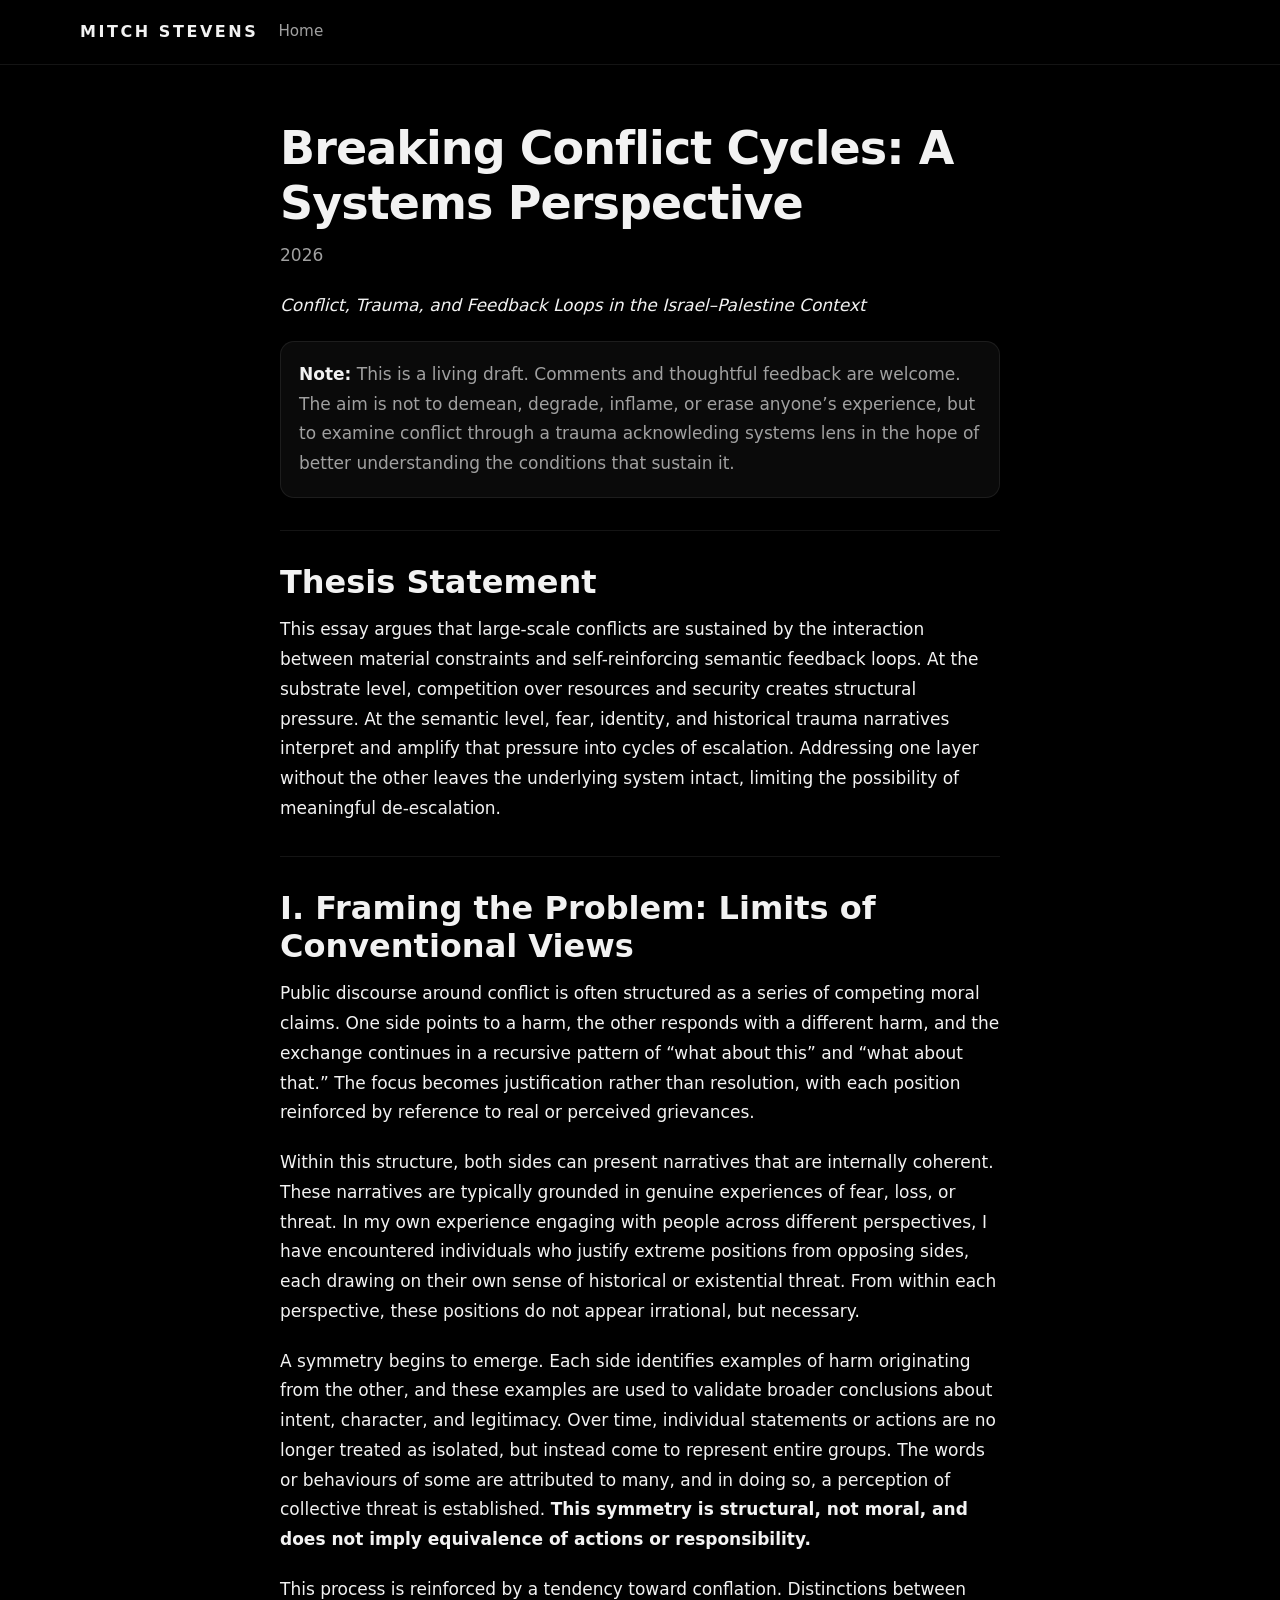
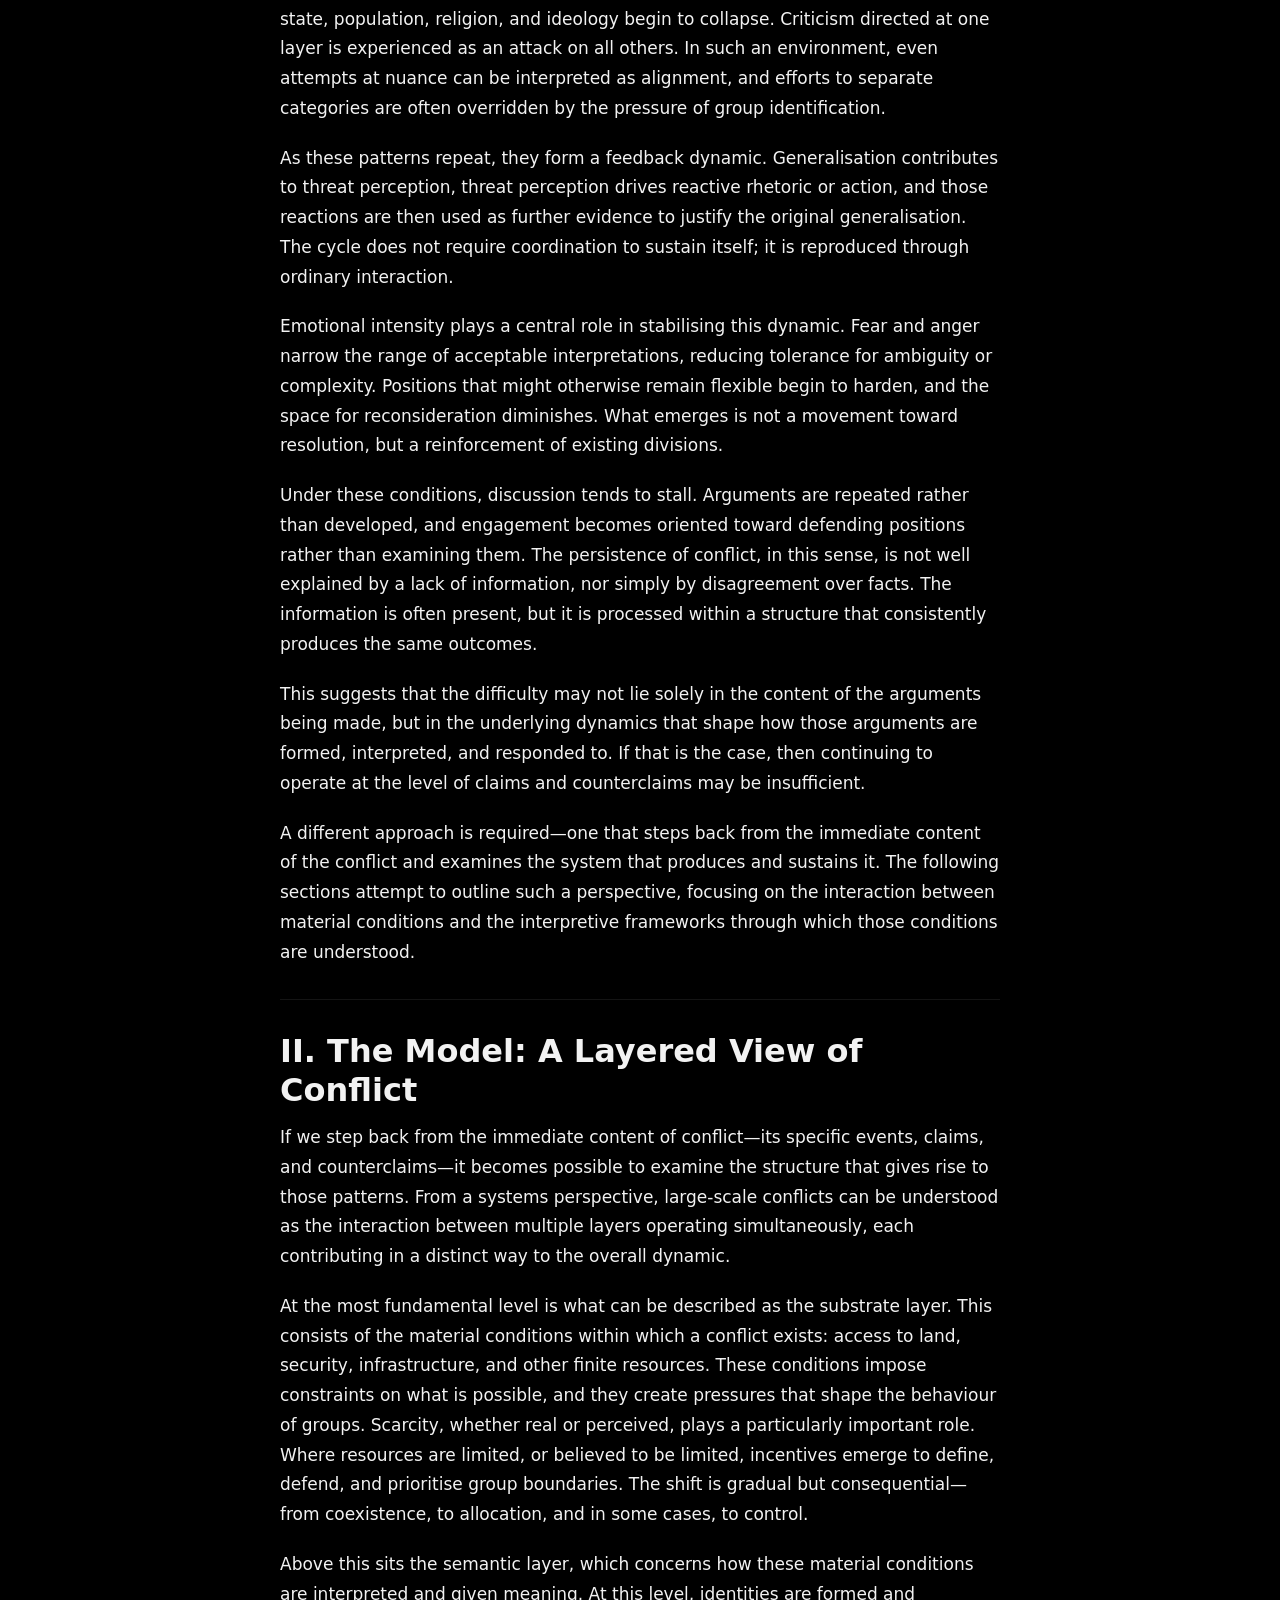
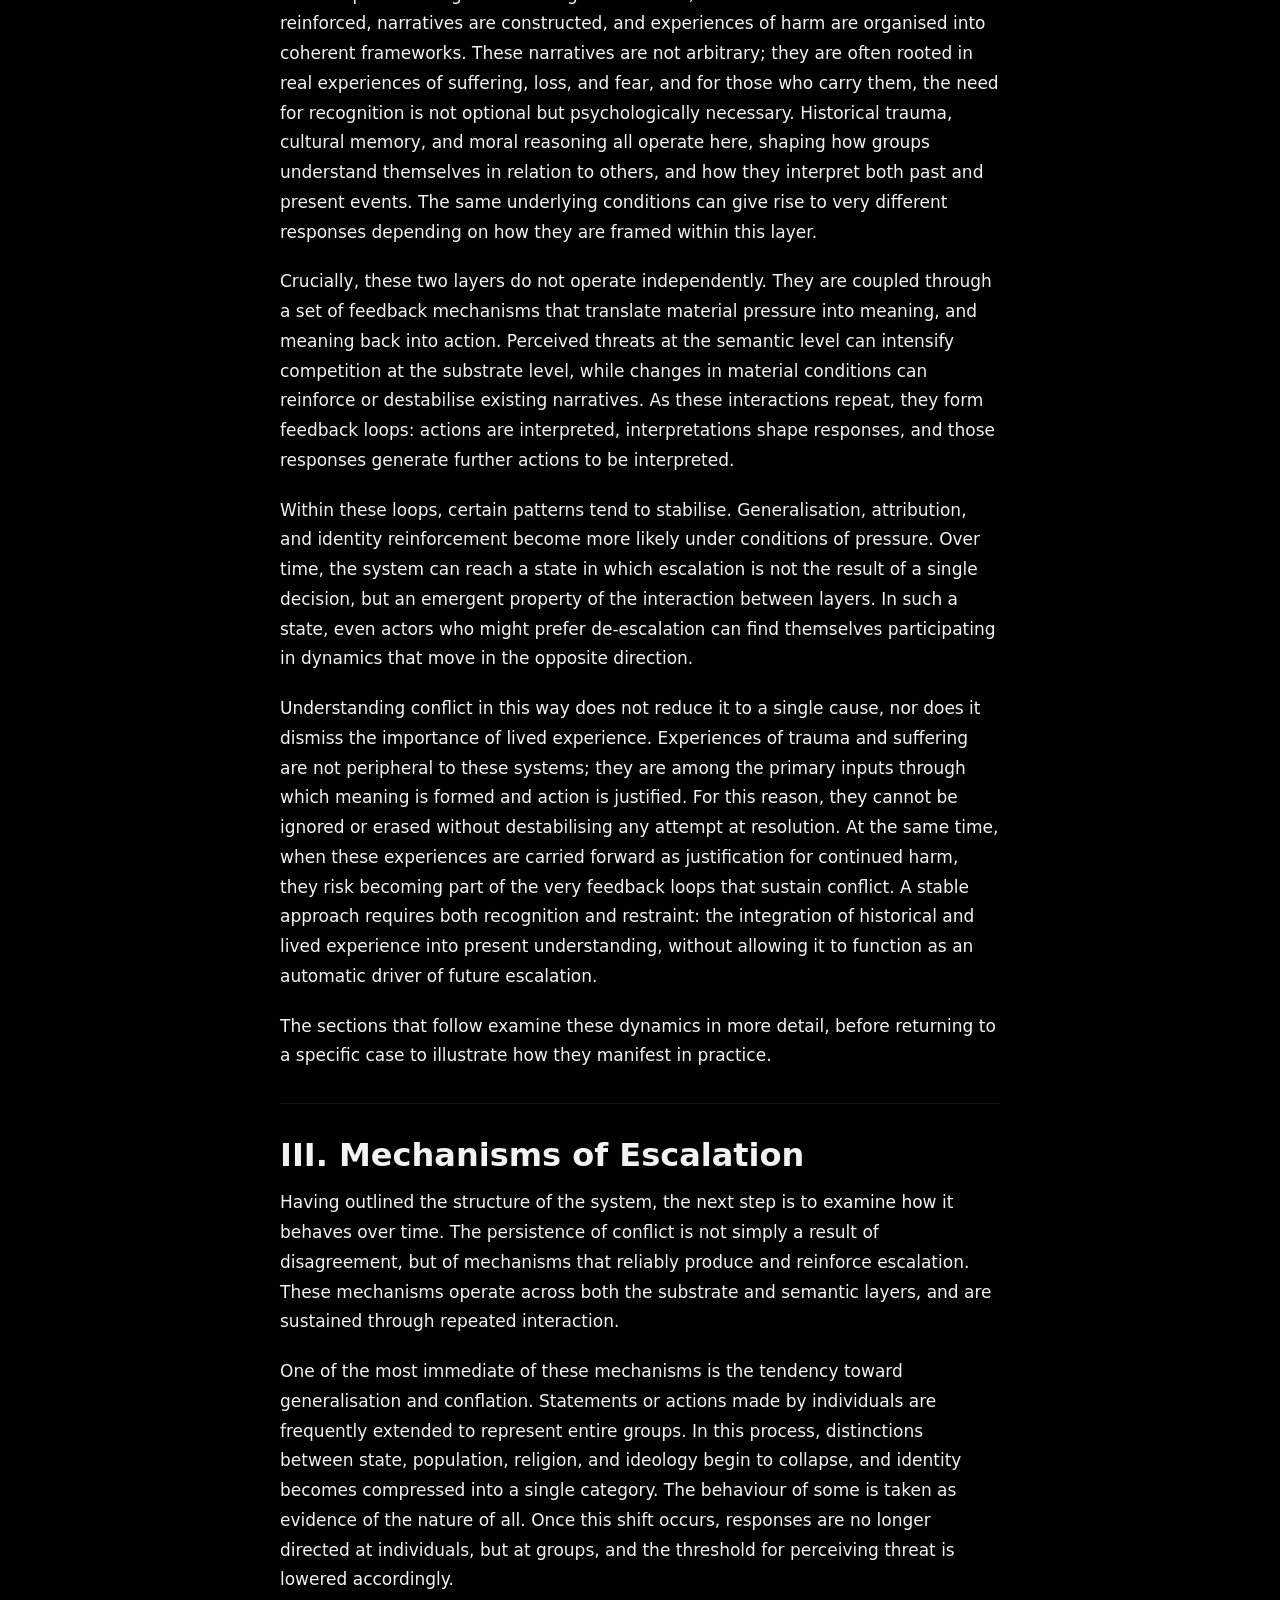
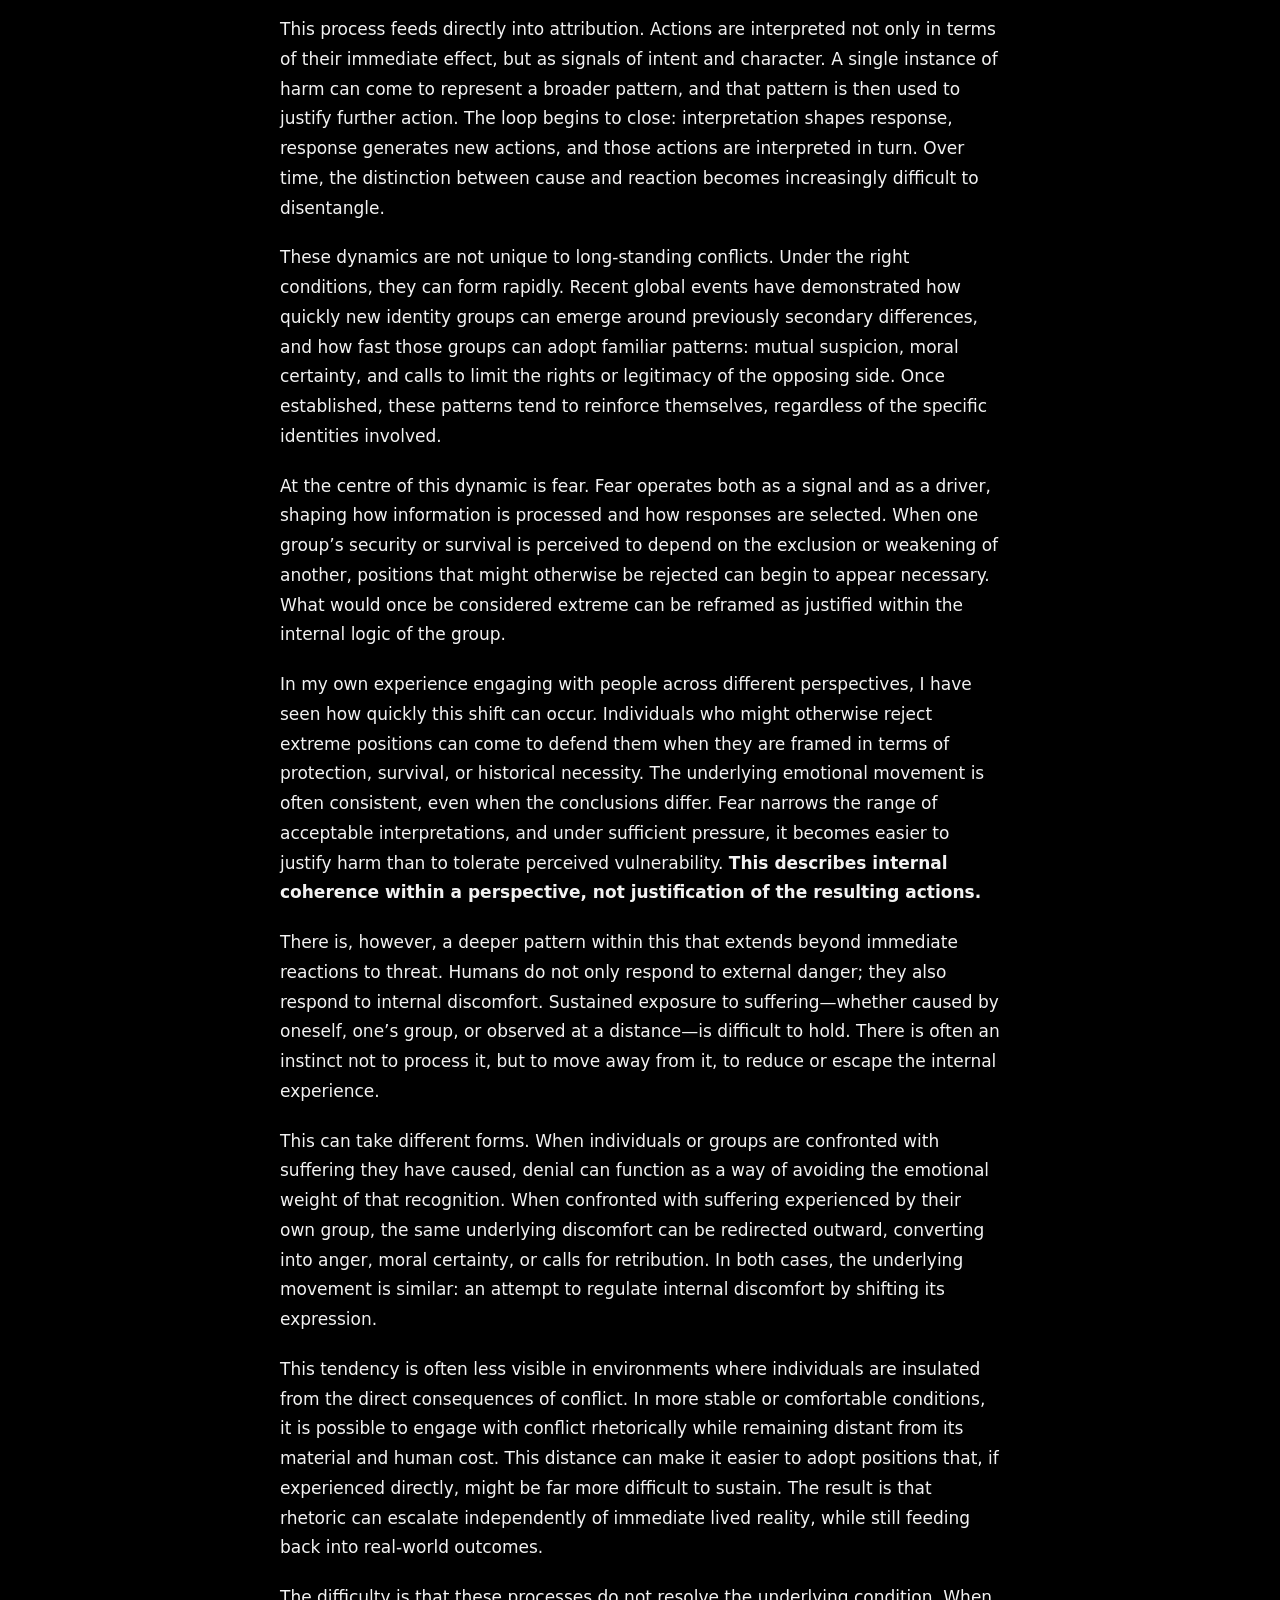
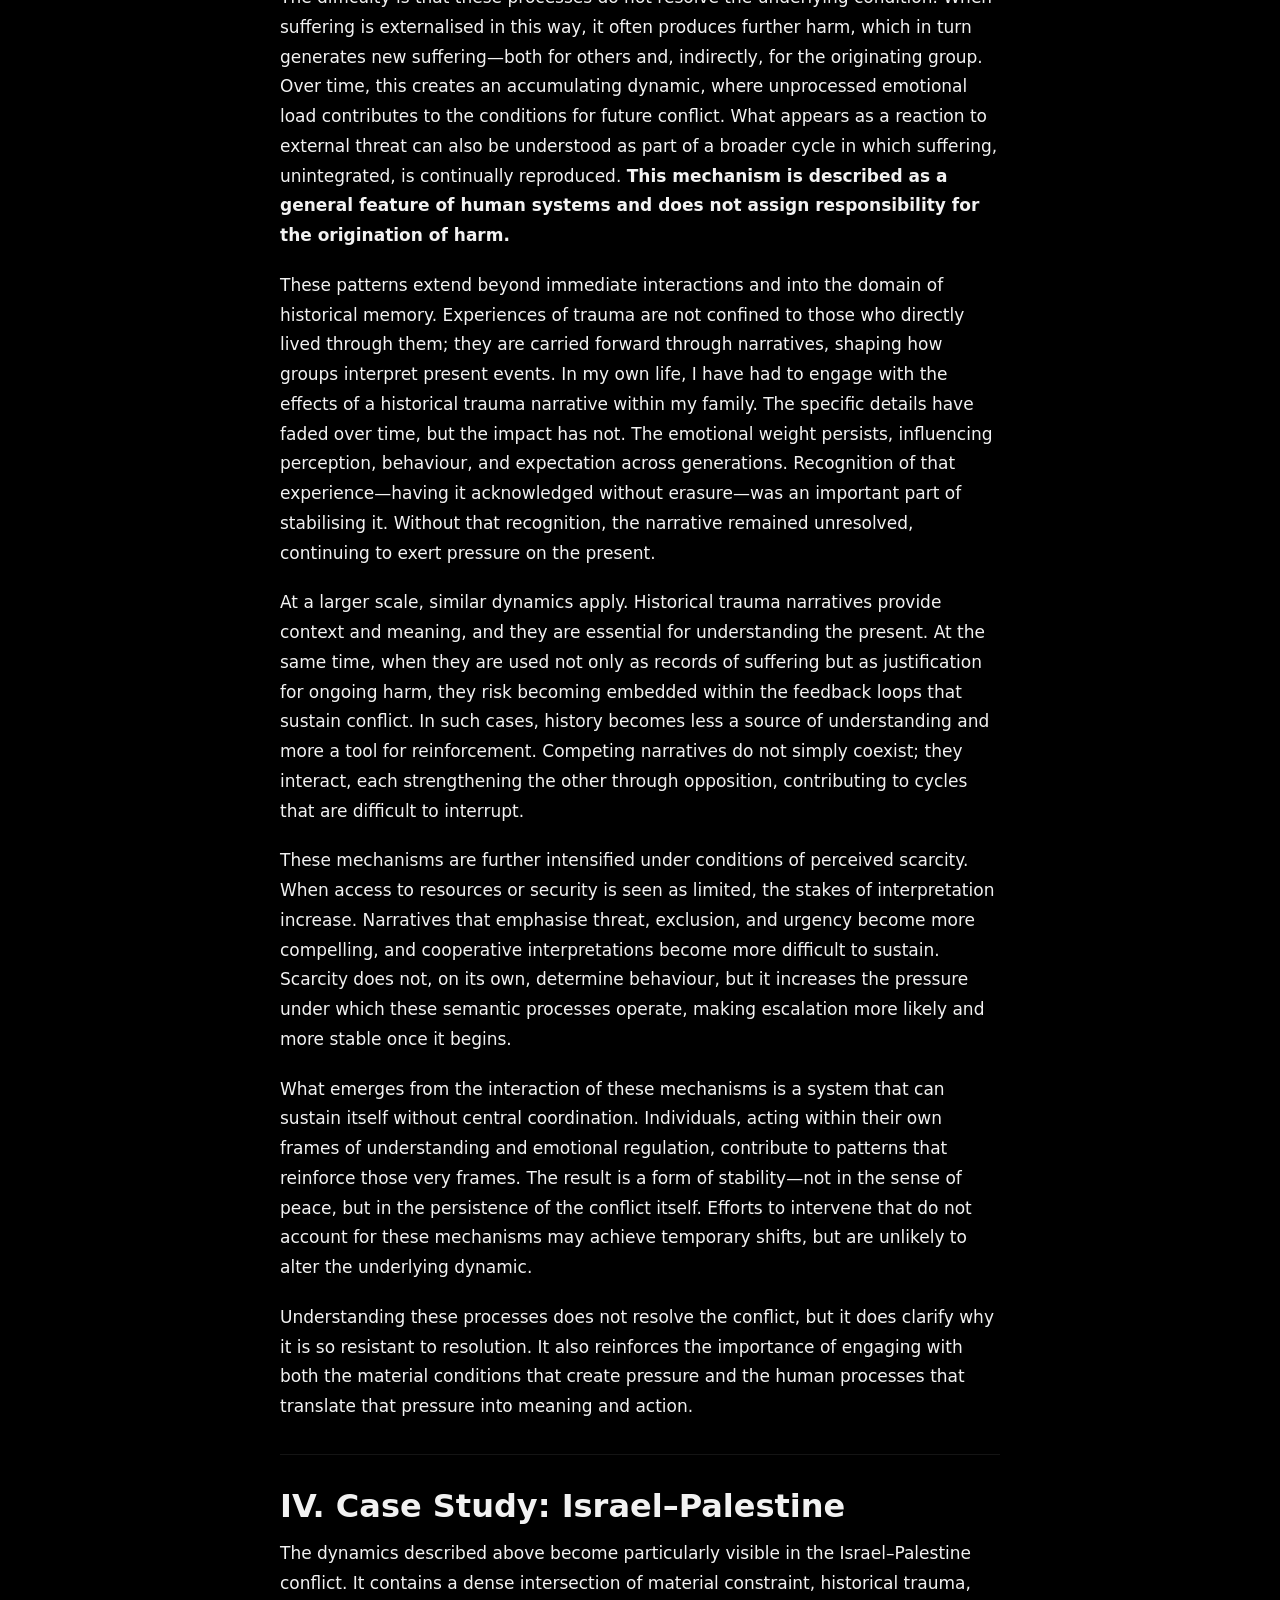
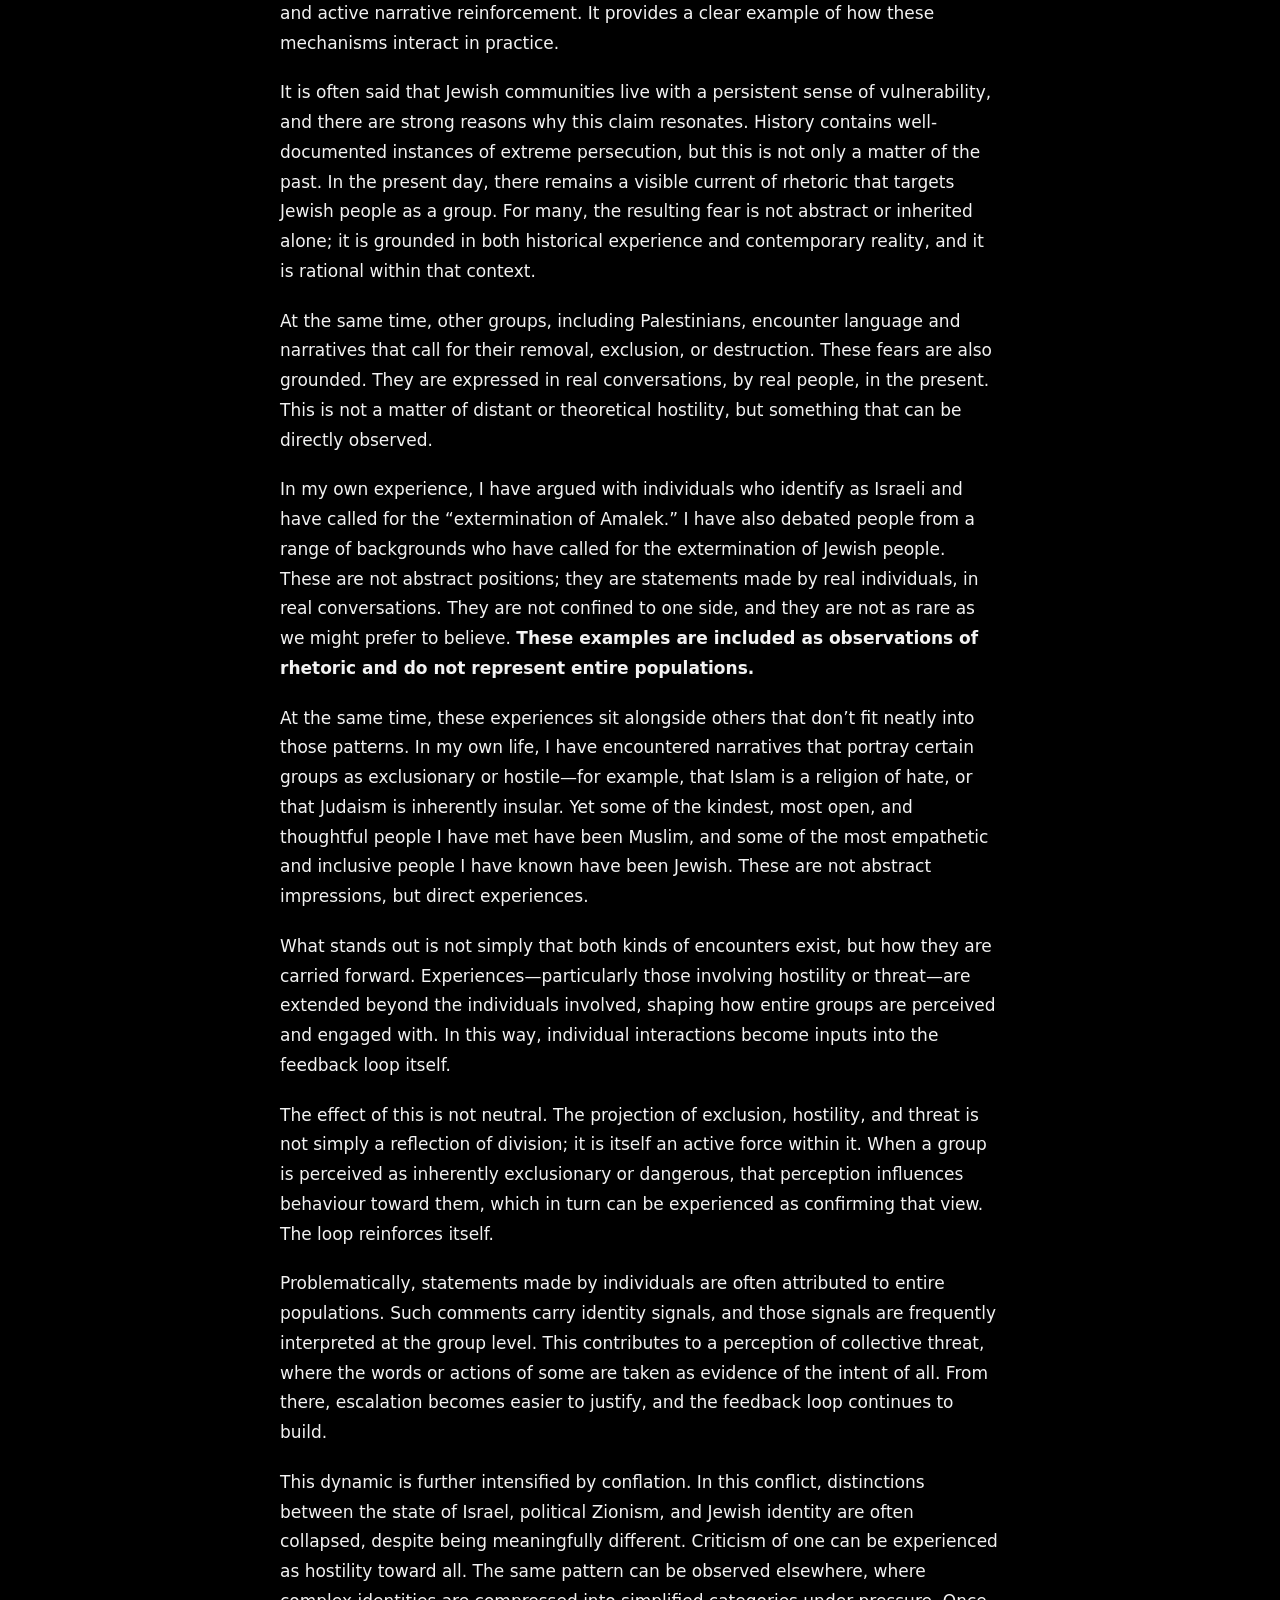
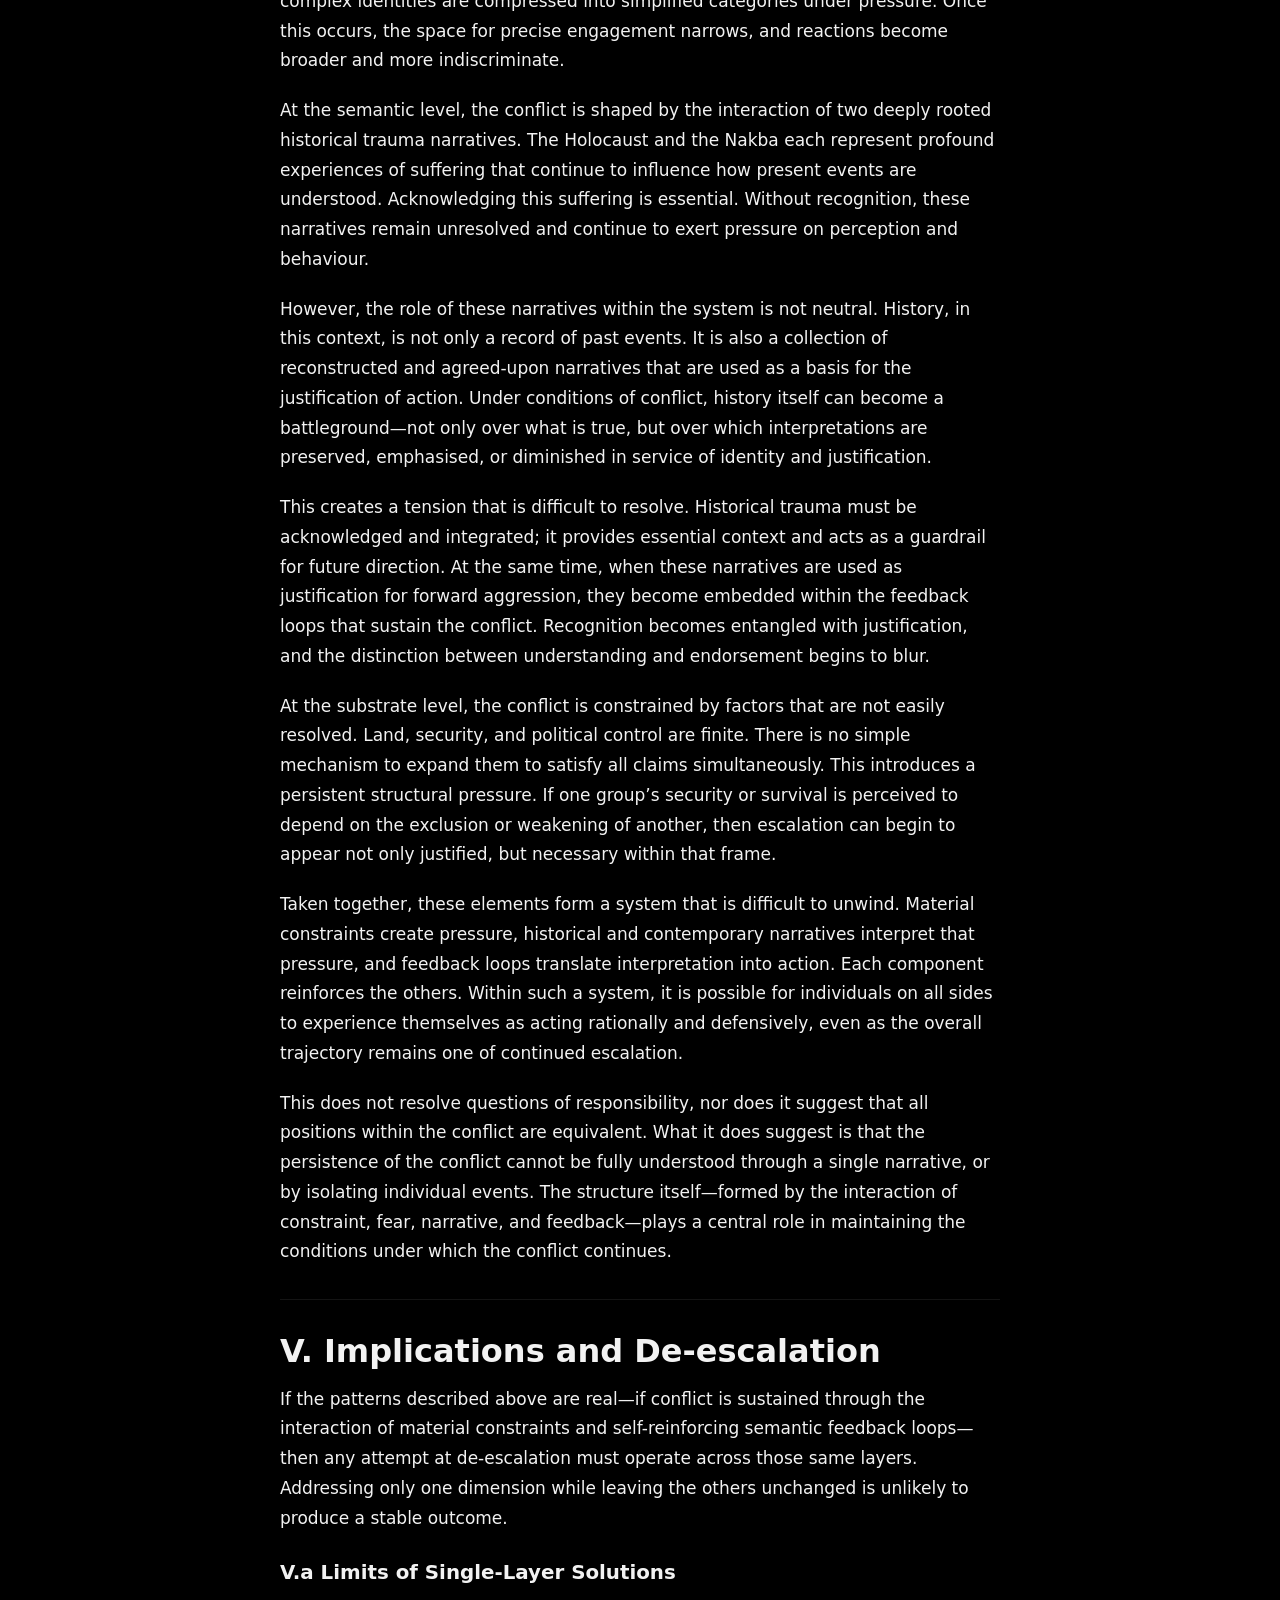
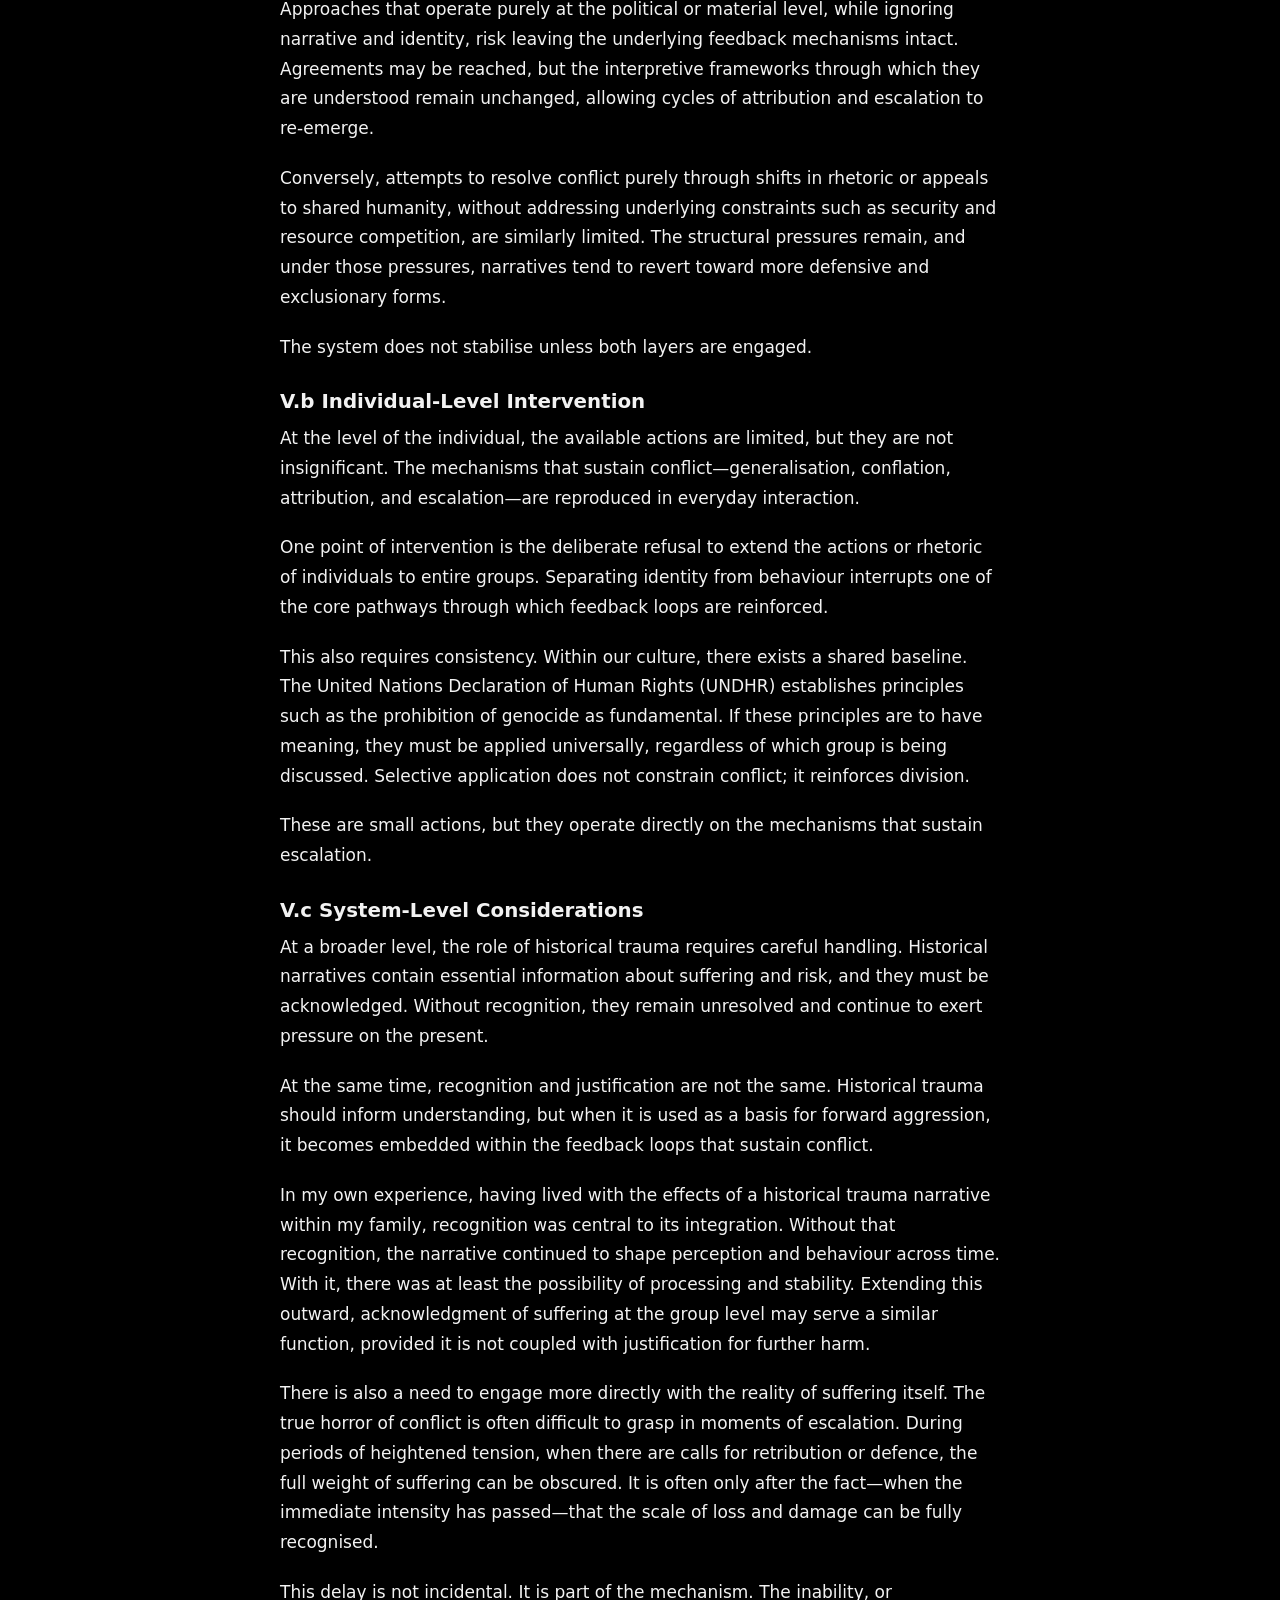
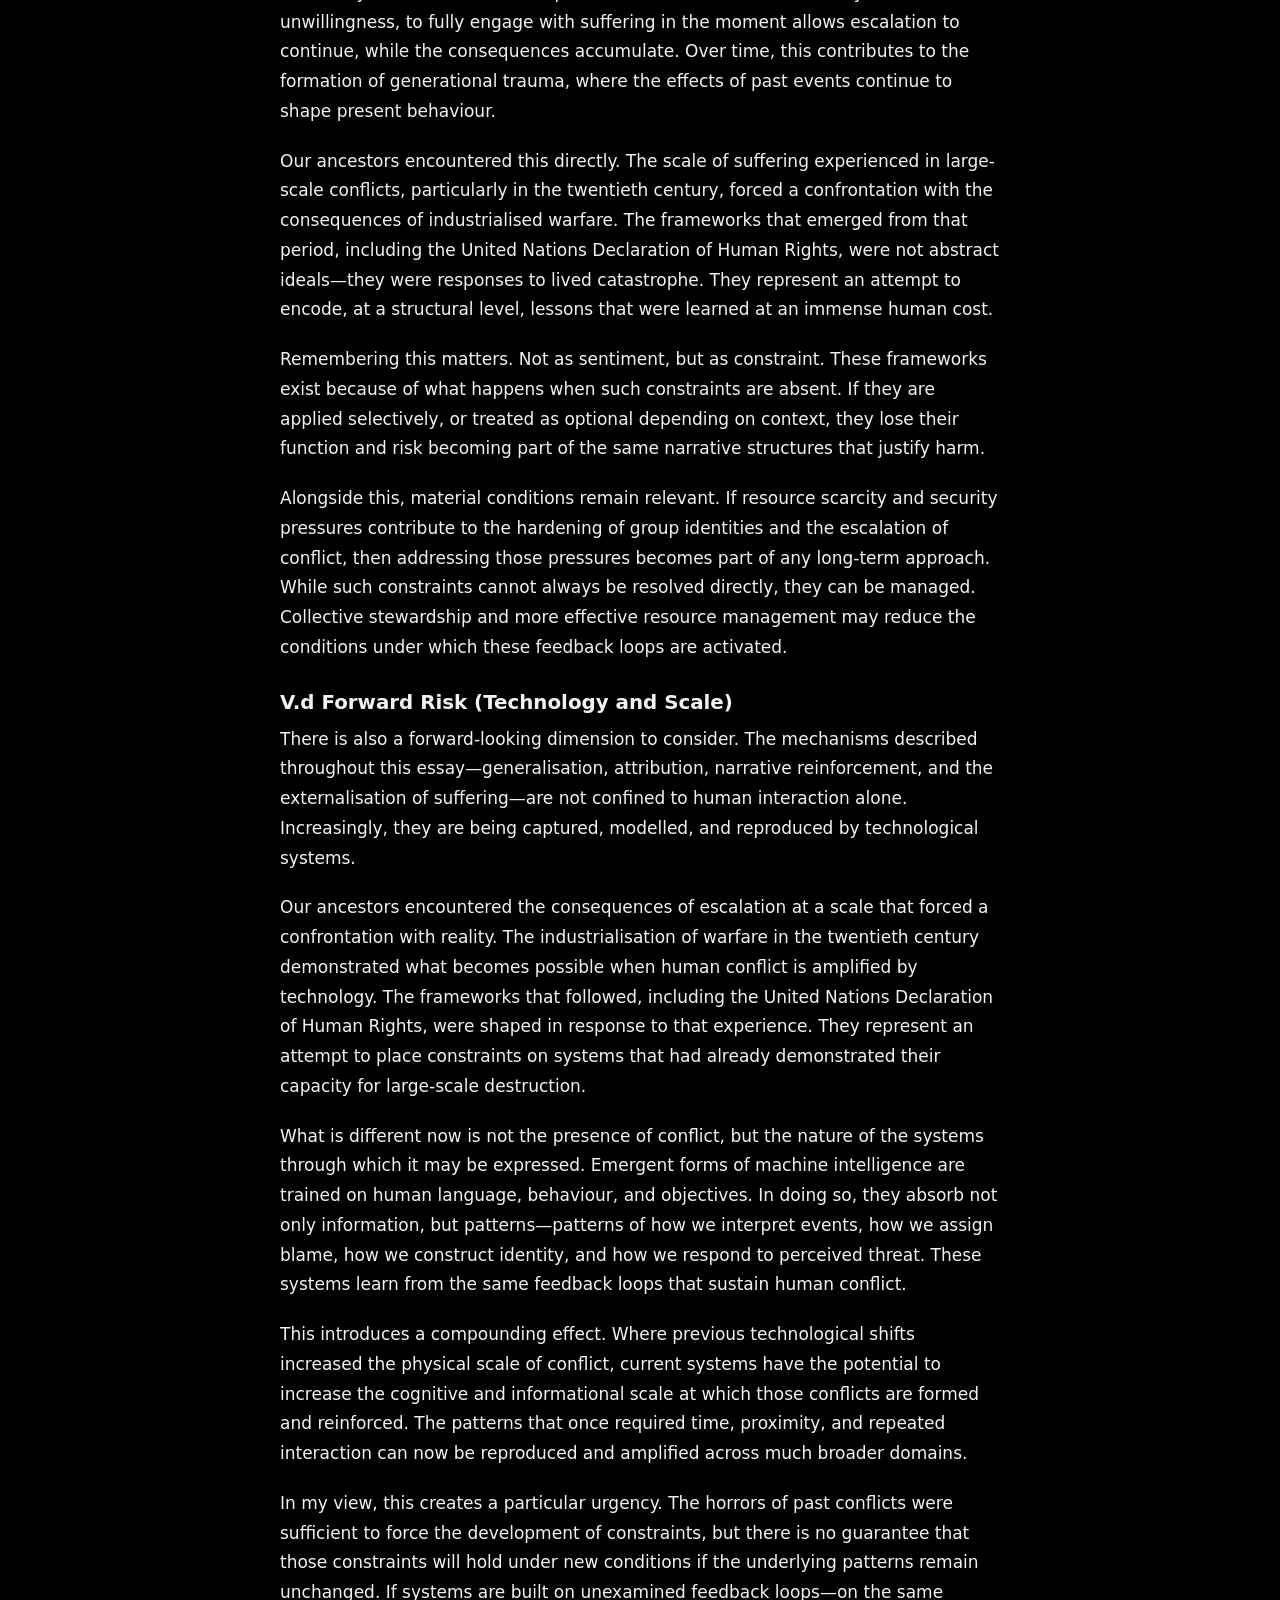
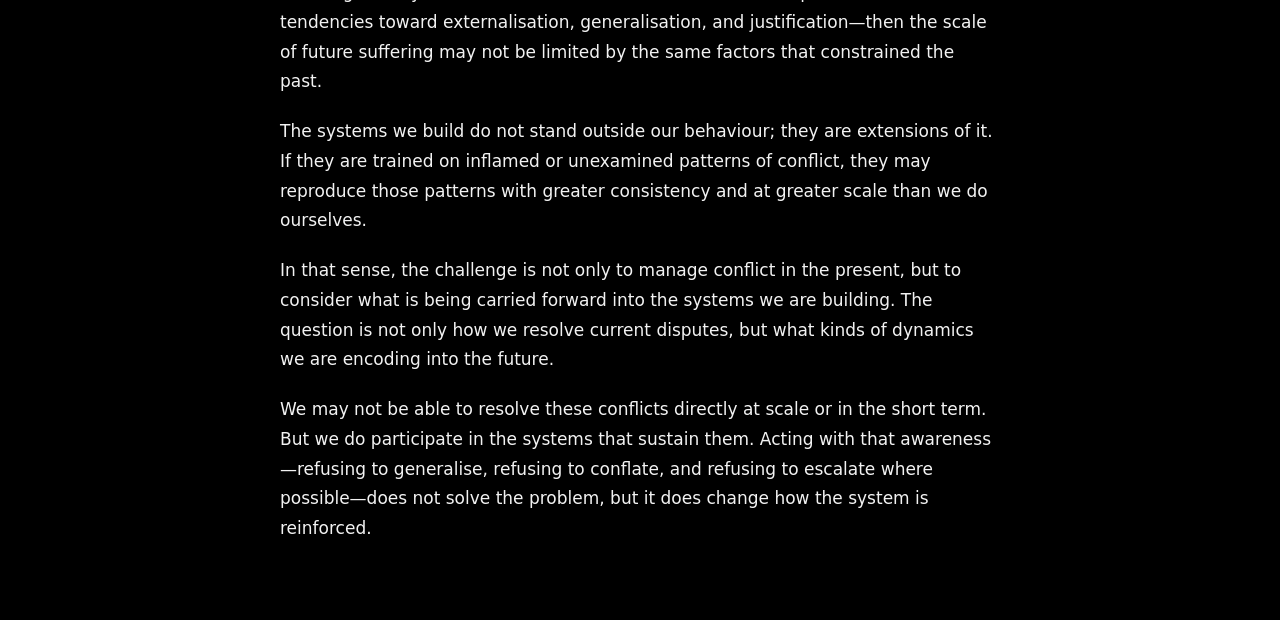
==== breakingconflict.html @ 472fbd01 "." ====
<!doctype html>
<html lang="en">
<head>
  <meta charset="utf-8" />
  <meta name="viewport" content="width=device-width, initial-scale=1" />
  <title>Breaking Conflict Cycles — Mitch Stevens</title>

  <link rel="stylesheet" href="style.css" />
</head>

<body>

<header class="nav">
  <div class="container inner">
    <div class="logo">MITCH STEVENS</div>
    <div class="nav-links">
      <a class="nav-link" href="index.html">Home</a>
    </div>
  </div>
</header>

<section class="hero">
  <div class="container prose">

    <h1>Breaking Conflict Cycles: A Systems Perspective</h1>

    <p class="muted">2026</p>

    <p><em>Conflict, Trauma, and Feedback Loops in the Israel–Palestine Context</em></p>
<div class="card" style="margin-bottom:28px;">
  <p class="muted" style="margin:0;">
    <strong>Note:</strong> This is a living draft. Comments and thoughtful feedback are welcome. The aim is not to demean, degrade, inflame, or erase anyone’s experience, but to examine conflict through a trauma acknowleding systems lens in the hope of better understanding the conditions that sustain it.
  </p>
</div>
    <hr />

    <h2>Thesis Statement</h2>

    <p>
      This essay argues that large-scale conflicts are sustained by the interaction between material constraints and self-reinforcing semantic feedback loops. At the substrate level, competition over resources and security creates structural pressure. At the semantic level, fear, identity, and historical trauma narratives interpret and amplify that pressure into cycles of escalation. Addressing one layer without the other leaves the underlying system intact, limiting the possibility of meaningful de-escalation.
    </p>

    <hr />

    <h2>I. Framing the Problem: Limits of Conventional Views</h2>

    <p>
      Public discourse around conflict is often structured as a series of competing moral claims. One side points to a harm, the other responds with a different harm, and the exchange continues in a recursive pattern of “what about this” and “what about that.” The focus becomes justification rather than resolution, with each position reinforced by reference to real or perceived grievances.
    </p>

    <p>
      Within this structure, both sides can present narratives that are internally coherent. These narratives are typically grounded in genuine experiences of fear, loss, or threat. In my own experience engaging with people across different perspectives, I have encountered individuals who justify extreme positions from opposing sides, each drawing on their own sense of historical or existential threat. From within each perspective, these positions do not appear irrational, but necessary.
    </p>

    <p>
      A symmetry begins to emerge. Each side identifies examples of harm originating from the other, and these examples are used to validate broader conclusions about intent, character, and legitimacy. Over time, individual statements or actions are no longer treated as isolated, but instead come to represent entire groups. The words or behaviours of some are attributed to many, and in doing so, a perception of collective threat is established. <strong>This symmetry is structural, not moral, and does not imply equivalence of actions or responsibility.</strong>
    </p>

    <p>
      This process is reinforced by a tendency toward conflation. Distinctions between state, population, religion, and ideology begin to collapse. Criticism directed at one layer is experienced as an attack on all others. In such an environment, even attempts at nuance can be interpreted as alignment, and efforts to separate categories are often overridden by the pressure of group identification.
    </p>

    <p>
      As these patterns repeat, they form a feedback dynamic. Generalisation contributes to threat perception, threat perception drives reactive rhetoric or action, and those reactions are then used as further evidence to justify the original generalisation. The cycle does not require coordination to sustain itself; it is reproduced through ordinary interaction.
    </p>

    <p>
      Emotional intensity plays a central role in stabilising this dynamic. Fear and anger narrow the range of acceptable interpretations, reducing tolerance for ambiguity or complexity. Positions that might otherwise remain flexible begin to harden, and the space for reconsideration diminishes. What emerges is not a movement toward resolution, but a reinforcement of existing divisions.
    </p>

    <p>
      Under these conditions, discussion tends to stall. Arguments are repeated rather than developed, and engagement becomes oriented toward defending positions rather than examining them. The persistence of conflict, in this sense, is not well explained by a lack of information, nor simply by disagreement over facts. The information is often present, but it is processed within a structure that consistently produces the same outcomes.
    </p>

    <p>
      This suggests that the difficulty may not lie solely in the content of the arguments being made, but in the underlying dynamics that shape how those arguments are formed, interpreted, and responded to. If that is the case, then continuing to operate at the level of claims and counterclaims may be insufficient.
    </p>

    <p>
      A different approach is required—one that steps back from the immediate content of the conflict and examines the system that produces and sustains it. The following sections attempt to outline such a perspective, focusing on the interaction between material conditions and the interpretive frameworks through which those conditions are understood.
    </p>

    <hr />

    <h2>II. The Model: A Layered View of Conflict</h2>

    <p>
      If we step back from the immediate content of conflict—its specific events, claims, and counterclaims—it becomes possible to examine the structure that gives rise to those patterns. From a systems perspective, large-scale conflicts can be understood as the interaction between multiple layers operating simultaneously, each contributing in a distinct way to the overall dynamic.
    </p>

    <p>
      At the most fundamental level is what can be described as the substrate layer. This consists of the material conditions within which a conflict exists: access to land, security, infrastructure, and other finite resources. These conditions impose constraints on what is possible, and they create pressures that shape the behaviour of groups. Scarcity, whether real or perceived, plays a particularly important role. Where resources are limited, or believed to be limited, incentives emerge to define, defend, and prioritise group boundaries. The shift is gradual but consequential—from coexistence, to allocation, and in some cases, to control.
    </p>

    <p>
      Above this sits the semantic layer, which concerns how these material conditions are interpreted and given meaning. At this level, identities are formed and reinforced, narratives are constructed, and experiences of harm are organised into coherent frameworks. These narratives are not arbitrary; they are often rooted in real experiences of suffering, loss, and fear, and for those who carry them, the need for recognition is not optional but psychologically necessary. Historical trauma, cultural memory, and moral reasoning all operate here, shaping how groups understand themselves in relation to others, and how they interpret both past and present events. The same underlying conditions can give rise to very different responses depending on how they are framed within this layer.
    </p>

    <p>
      Crucially, these two layers do not operate independently. They are coupled through a set of feedback mechanisms that translate material pressure into meaning, and meaning back into action. Perceived threats at the semantic level can intensify competition at the substrate level, while changes in material conditions can reinforce or destabilise existing narratives. As these interactions repeat, they form feedback loops: actions are interpreted, interpretations shape responses, and those responses generate further actions to be interpreted.
    </p>

    <p>
      Within these loops, certain patterns tend to stabilise. Generalisation, attribution, and identity reinforcement become more likely under conditions of pressure. Over time, the system can reach a state in which escalation is not the result of a single decision, but an emergent property of the interaction between layers. In such a state, even actors who might prefer de-escalation can find themselves participating in dynamics that move in the opposite direction.
    </p>

    <p>
      Understanding conflict in this way does not reduce it to a single cause, nor does it dismiss the importance of lived experience. Experiences of trauma and suffering are not peripheral to these systems; they are among the primary inputs through which meaning is formed and action is justified. For this reason, they cannot be ignored or erased without destabilising any attempt at resolution. At the same time, when these experiences are carried forward as justification for continued harm, they risk becoming part of the very feedback loops that sustain conflict. A stable approach requires both recognition and restraint: the integration of historical and lived experience into present understanding, without allowing it to function as an automatic driver of future escalation.
    </p>

    <p>
      The sections that follow examine these dynamics in more detail, before returning to a specific case to illustrate how they manifest in practice.
    </p>

    <hr />

    <h2>III. Mechanisms of Escalation</h2>

    <p>
      Having outlined the structure of the system, the next step is to examine how it behaves over time. The persistence of conflict is not simply a result of disagreement, but of mechanisms that reliably produce and reinforce escalation. These mechanisms operate across both the substrate and semantic layers, and are sustained through repeated interaction.
    </p>

    <p>
      One of the most immediate of these mechanisms is the tendency toward generalisation and conflation. Statements or actions made by individuals are frequently extended to represent entire groups. In this process, distinctions between state, population, religion, and ideology begin to collapse, and identity becomes compressed into a single category. The behaviour of some is taken as evidence of the nature of all. Once this shift occurs, responses are no longer directed at individuals, but at groups, and the threshold for perceiving threat is lowered accordingly.
    </p>

    <p>
      This process feeds directly into attribution. Actions are interpreted not only in terms of their immediate effect, but as signals of intent and character. A single instance of harm can come to represent a broader pattern, and that pattern is then used to justify further action. The loop begins to close: interpretation shapes response, response generates new actions, and those actions are interpreted in turn. Over time, the distinction between cause and reaction becomes increasingly difficult to disentangle.
    </p>

    <p>
      These dynamics are not unique to long-standing conflicts. Under the right conditions, they can form rapidly. Recent global events have demonstrated how quickly new identity groups can emerge around previously secondary differences, and how fast those groups can adopt familiar patterns: mutual suspicion, moral certainty, and calls to limit the rights or legitimacy of the opposing side. Once established, these patterns tend to reinforce themselves, regardless of the specific identities involved.
    </p>

    <p>
      At the centre of this dynamic is fear. Fear operates both as a signal and as a driver, shaping how information is processed and how responses are selected. When one group’s security or survival is perceived to depend on the exclusion or weakening of another, positions that might otherwise be rejected can begin to appear necessary. What would once be considered extreme can be reframed as justified within the internal logic of the group.
    </p>

    <p>
      In my own experience engaging with people across different perspectives, I have seen how quickly this shift can occur. Individuals who might otherwise reject extreme positions can come to defend them when they are framed in terms of protection, survival, or historical necessity. The underlying emotional movement is often consistent, even when the conclusions differ. Fear narrows the range of acceptable interpretations, and under sufficient pressure, it becomes easier to justify harm than to tolerate perceived vulnerability. <strong>This describes internal coherence within a perspective, not justification of the resulting actions.</strong>
    </p>

    <p>
      There is, however, a deeper pattern within this that extends beyond immediate reactions to threat. Humans do not only respond to external danger; they also respond to internal discomfort. Sustained exposure to suffering—whether caused by oneself, one’s group, or observed at a distance—is difficult to hold. There is often an instinct not to process it, but to move away from it, to reduce or escape the internal experience.
    </p>

    <p>
      This can take different forms. When individuals or groups are confronted with suffering they have caused, denial can function as a way of avoiding the emotional weight of that recognition. When confronted with suffering experienced by their own group, the same underlying discomfort can be redirected outward, converting into anger, moral certainty, or calls for retribution. In both cases, the underlying movement is similar: an attempt to regulate internal discomfort by shifting its expression.
    </p>

    <p>
      This tendency is often less visible in environments where individuals are insulated from the direct consequences of conflict. In more stable or comfortable conditions, it is possible to engage with conflict rhetorically while remaining distant from its material and human cost. This distance can make it easier to adopt positions that, if experienced directly, might be far more difficult to sustain. The result is that rhetoric can escalate independently of immediate lived reality, while still feeding back into real-world outcomes.
    </p>

    <p>
      The difficulty is that these processes do not resolve the underlying condition. When suffering is externalised in this way, it often produces further harm, which in turn generates new suffering—both for others and, indirectly, for the originating group. Over time, this creates an accumulating dynamic, where unprocessed emotional load contributes to the conditions for future conflict. What appears as a reaction to external threat can also be understood as part of a broader cycle in which suffering, unintegrated, is continually reproduced. <strong>This mechanism is described as a general feature of human systems and does not assign responsibility for the origination of harm.</strong>
    </p>

    <p>
      These patterns extend beyond immediate interactions and into the domain of historical memory. Experiences of trauma are not confined to those who directly lived through them; they are carried forward through narratives, shaping how groups interpret present events. In my own life, I have had to engage with the effects of a historical trauma narrative within my family. The specific details have faded over time, but the impact has not. The emotional weight persists, influencing perception, behaviour, and expectation across generations. Recognition of that experience—having it acknowledged without erasure—was an important part of stabilising it. Without that recognition, the narrative remained unresolved, continuing to exert pressure on the present.
    </p>

    <p>
      At a larger scale, similar dynamics apply. Historical trauma narratives provide context and meaning, and they are essential for understanding the present. At the same time, when they are used not only as records of suffering but as justification for ongoing harm, they risk becoming embedded within the feedback loops that sustain conflict. In such cases, history becomes less a source of understanding and more a tool for reinforcement. Competing narratives do not simply coexist; they interact, each strengthening the other through opposition, contributing to cycles that are difficult to interrupt.
    </p>

    <p>
      These mechanisms are further intensified under conditions of perceived scarcity. When access to resources or security is seen as limited, the stakes of interpretation increase. Narratives that emphasise threat, exclusion, and urgency become more compelling, and cooperative interpretations become more difficult to sustain. Scarcity does not, on its own, determine behaviour, but it increases the pressure under which these semantic processes operate, making escalation more likely and more stable once it begins.
    </p>

    <p>
      What emerges from the interaction of these mechanisms is a system that can sustain itself without central coordination. Individuals, acting within their own frames of understanding and emotional regulation, contribute to patterns that reinforce those very frames. The result is a form of stability—not in the sense of peace, but in the persistence of the conflict itself. Efforts to intervene that do not account for these mechanisms may achieve temporary shifts, but are unlikely to alter the underlying dynamic.
    </p>

    <p>
      Understanding these processes does not resolve the conflict, but it does clarify why it is so resistant to resolution. It also reinforces the importance of engaging with both the material conditions that create pressure and the human processes that translate that pressure into meaning and action.
    </p>

    <hr />

    <h2>IV. Case Study: Israel–Palestine</h2>

    <p>
      The dynamics described above become particularly visible in the Israel–Palestine conflict. It contains a dense intersection of material constraint, historical trauma, and active narrative reinforcement. It provides a clear example of how these mechanisms interact in practice.
    </p>

    <p>
      It is often said that Jewish communities live with a persistent sense of vulnerability, and there are strong reasons why this claim resonates. History contains well-documented instances of extreme persecution, but this is not only a matter of the past. In the present day, there remains a visible current of rhetoric that targets Jewish people as a group. For many, the resulting fear is not abstract or inherited alone; it is grounded in both historical experience and contemporary reality, and it is rational within that context.
    </p>

    <p>
      At the same time, other groups, including Palestinians, encounter language and narratives that call for their removal, exclusion, or destruction. These fears are also grounded. They are expressed in real conversations, by real people, in the present. This is not a matter of distant or theoretical hostility, but something that can be directly observed.
    </p>

    <p>
      In my own experience, I have argued with individuals who identify as Israeli and have called for the “extermination of Amalek.” I have also debated people from a range of backgrounds who have called for the extermination of Jewish people. These are not abstract positions; they are statements made by real individuals, in real conversations. They are not confined to one side, and they are not as rare as we might prefer to believe. <strong>These examples are included as observations of rhetoric and do not represent entire populations.</strong>
    </p>

    <p>
      At the same time, these experiences sit alongside others that don’t fit neatly into those patterns. In my own life, I have encountered narratives that portray certain groups as exclusionary or hostile—for example, that Islam is a religion of hate, or that Judaism is inherently insular. Yet some of the kindest, most open, and thoughtful people I have met have been Muslim, and some of the most empathetic and inclusive people I have known have been Jewish. These are not abstract impressions, but direct experiences.
    </p>

    <p>
      What stands out is not simply that both kinds of encounters exist, but how they are carried forward. Experiences—particularly those involving hostility or threat—are extended beyond the individuals involved, shaping how entire groups are perceived and engaged with. In this way, individual interactions become inputs into the feedback loop itself.
    </p>

    <p>
      The effect of this is not neutral. The projection of exclusion, hostility, and threat is not simply a reflection of division; it is itself an active force within it. When a group is perceived as inherently exclusionary or dangerous, that perception influences behaviour toward them, which in turn can be experienced as confirming that view. The loop reinforces itself.
    </p>

    <p>
      Problematically, statements made by individuals are often attributed to entire populations. Such comments carry identity signals, and those signals are frequently interpreted at the group level. This contributes to a perception of collective threat, where the words or actions of some are taken as evidence of the intent of all. From there, escalation becomes easier to justify, and the feedback loop continues to build.
    </p>

    <p>
      This dynamic is further intensified by conflation. In this conflict, distinctions between the state of Israel, political Zionism, and Jewish identity are often collapsed, despite being meaningfully different. Criticism of one can be experienced as hostility toward all. The same pattern can be observed elsewhere, where complex identities are compressed into simplified categories under pressure. Once this occurs, the space for precise engagement narrows, and reactions become broader and more indiscriminate.
    </p>

    <p>
      At the semantic level, the conflict is shaped by the interaction of two deeply rooted historical trauma narratives. The Holocaust and the Nakba each represent profound experiences of suffering that continue to influence how present events are understood. Acknowledging this suffering is essential. Without recognition, these narratives remain unresolved and continue to exert pressure on perception and behaviour.
    </p>

    <p>
      However, the role of these narratives within the system is not neutral. History, in this context, is not only a record of past events. It is also a collection of reconstructed and agreed-upon narratives that are used as a basis for the justification of action. Under conditions of conflict, history itself can become a battleground—not only over what is true, but over which interpretations are preserved, emphasised, or diminished in service of identity and justification.
    </p>

    <p>
      This creates a tension that is difficult to resolve. Historical trauma must be acknowledged and integrated; it provides essential context and acts as a guardrail for future direction. At the same time, when these narratives are used as justification for forward aggression, they become embedded within the feedback loops that sustain the conflict. Recognition becomes entangled with justification, and the distinction between understanding and endorsement begins to blur.
    </p>

    <p>
      At the substrate level, the conflict is constrained by factors that are not easily resolved. Land, security, and political control are finite. There is no simple mechanism to expand them to satisfy all claims simultaneously. This introduces a persistent structural pressure. If one group’s security or survival is perceived to depend on the exclusion or weakening of another, then escalation can begin to appear not only justified, but necessary within that frame.
    </p>

    <p>
      Taken together, these elements form a system that is difficult to unwind. Material constraints create pressure, historical and contemporary narratives interpret that pressure, and feedback loops translate interpretation into action. Each component reinforces the others. Within such a system, it is possible for individuals on all sides to experience themselves as acting rationally and defensively, even as the overall trajectory remains one of continued escalation.
    </p>

    <p>
      This does not resolve questions of responsibility, nor does it suggest that all positions within the conflict are equivalent. What it does suggest is that the persistence of the conflict cannot be fully understood through a single narrative, or by isolating individual events. The structure itself—formed by the interaction of constraint, fear, narrative, and feedback—plays a central role in maintaining the conditions under which the conflict continues.
    </p>

    <hr />

    <h2>V. Implications and De-escalation</h2>

    <p>
      If the patterns described above are real—if conflict is sustained through the interaction of material constraints and self-reinforcing semantic feedback loops—then any attempt at de-escalation must operate across those same layers. Addressing only one dimension while leaving the others unchanged is unlikely to produce a stable outcome.
    </p>

    <h3>V.a Limits of Single-Layer Solutions</h3>

    <p>
      Approaches that operate purely at the political or material level, while ignoring narrative and identity, risk leaving the underlying feedback mechanisms intact. Agreements may be reached, but the interpretive frameworks through which they are understood remain unchanged, allowing cycles of attribution and escalation to re-emerge.
    </p>

    <p>
      Conversely, attempts to resolve conflict purely through shifts in rhetoric or appeals to shared humanity, without addressing underlying constraints such as security and resource competition, are similarly limited. The structural pressures remain, and under those pressures, narratives tend to revert toward more defensive and exclusionary forms.
    </p>

    <p>
      The system does not stabilise unless both layers are engaged.
    </p>

    <h3>V.b Individual-Level Intervention</h3>

    <p>
      At the level of the individual, the available actions are limited, but they are not insignificant. The mechanisms that sustain conflict—generalisation, conflation, attribution, and escalation—are reproduced in everyday interaction.
    </p>

    <p>
      One point of intervention is the deliberate refusal to extend the actions or rhetoric of individuals to entire groups. Separating identity from behaviour interrupts one of the core pathways through which feedback loops are reinforced.
    </p>

    <p>
      This also requires consistency. Within our culture, there exists a shared baseline. The United Nations Declaration of Human Rights (UNDHR) establishes principles such as the prohibition of genocide as fundamental. If these principles are to have meaning, they must be applied universally, regardless of which group is being discussed. Selective application does not constrain conflict; it reinforces division.
    </p>

    <p>
      These are small actions, but they operate directly on the mechanisms that sustain escalation.
    </p>

    <h3>V.c System-Level Considerations</h3>

    <p>
      At a broader level, the role of historical trauma requires careful handling. Historical narratives contain essential information about suffering and risk, and they must be acknowledged. Without recognition, they remain unresolved and continue to exert pressure on the present.
    </p>

    <p>
      At the same time, recognition and justification are not the same. Historical trauma should inform understanding, but when it is used as a basis for forward aggression, it becomes embedded within the feedback loops that sustain conflict.
    </p>

    <p>
      In my own experience, having lived with the effects of a historical trauma narrative within my family, recognition was central to its integration. Without that recognition, the narrative continued to shape perception and behaviour across time. With it, there was at least the possibility of processing and stability. Extending this outward, acknowledgment of suffering at the group level may serve a similar function, provided it is not coupled with justification for further harm.
    </p>

    <p>
      There is also a need to engage more directly with the reality of suffering itself. The true horror of conflict is often difficult to grasp in moments of escalation. During periods of heightened tension, when there are calls for retribution or defence, the full weight of suffering can be obscured. It is often only after the fact—when the immediate intensity has passed—that the scale of loss and damage can be fully recognised.
    </p>

    <p>
      This delay is not incidental. It is part of the mechanism. The inability, or unwillingness, to fully engage with suffering in the moment allows escalation to continue, while the consequences accumulate. Over time, this contributes to the formation of generational trauma, where the effects of past events continue to shape present behaviour.
    </p>

    <p>
      Our ancestors encountered this directly. The scale of suffering experienced in large-scale conflicts, particularly in the twentieth century, forced a confrontation with the consequences of industrialised warfare. The frameworks that emerged from that period, including the United Nations Declaration of Human Rights, were not abstract ideals—they were responses to lived catastrophe. They represent an attempt to encode, at a structural level, lessons that were learned at an immense human cost.
    </p>

    <p>
      Remembering this matters. Not as sentiment, but as constraint. These frameworks exist because of what happens when such constraints are absent. If they are applied selectively, or treated as optional depending on context, they lose their function and risk becoming part of the same narrative structures that justify harm.
    </p>

    <p>
      Alongside this, material conditions remain relevant. If resource scarcity and security pressures contribute to the hardening of group identities and the escalation of conflict, then addressing those pressures becomes part of any long-term approach. While such constraints cannot always be resolved directly, they can be managed. Collective stewardship and more effective resource management may reduce the conditions under which these feedback loops are activated.
    </p>

    <h3>V.d Forward Risk (Technology and Scale)</h3>

    <p>
      There is also a forward-looking dimension to consider. The mechanisms described throughout this essay—generalisation, attribution, narrative reinforcement, and the externalisation of suffering—are not confined to human interaction alone. Increasingly, they are being captured, modelled, and reproduced by technological systems.
    </p>

    <p>
      Our ancestors encountered the consequences of escalation at a scale that forced a confrontation with reality. The industrialisation of warfare in the twentieth century demonstrated what becomes possible when human conflict is amplified by technology. The frameworks that followed, including the United Nations Declaration of Human Rights, were shaped in response to that experience. They represent an attempt to place constraints on systems that had already demonstrated their capacity for large-scale destruction.
    </p>

    <p>
      What is different now is not the presence of conflict, but the nature of the systems through which it may be expressed. Emergent forms of machine intelligence are trained on human language, behaviour, and objectives. In doing so, they absorb not only information, but patterns—patterns of how we interpret events, how we assign blame, how we construct identity, and how we respond to perceived threat. These systems learn from the same feedback loops that sustain human conflict.
    </p>

    <p>
      This introduces a compounding effect. Where previous technological shifts increased the physical scale of conflict, current systems have the potential to increase the cognitive and informational scale at which those conflicts are formed and reinforced. The patterns that once required time, proximity, and repeated interaction can now be reproduced and amplified across much broader domains.
    </p>

    <p>
      In my view, this creates a particular urgency. The horrors of past conflicts were sufficient to force the development of constraints, but there is no guarantee that those constraints will hold under new conditions if the underlying patterns remain unchanged. If systems are built on unexamined feedback loops—on the same tendencies toward externalisation, generalisation, and justification—then the scale of future suffering may not be limited by the same factors that constrained the past.
    </p>

    <p>
      The systems we build do not stand outside our behaviour; they are extensions of it. If they are trained on inflamed or unexamined patterns of conflict, they may reproduce those patterns with greater consistency and at greater scale than we do ourselves.
    </p>

    <p>
      In that sense, the challenge is not only to manage conflict in the present, but to consider what is being carried forward into the systems we are building. The question is not only how we resolve current disputes, but what kinds of dynamics we are encoding into the future.
    </p>

    <p>
      We may not be able to resolve these conflicts directly at scale or in the short term. But we do participate in the systems that sustain them. Acting with that awareness—refusing to generalise, refusing to conflate, and refusing to escalate where possible—does not solve the problem, but it does change how the system is reinforced.
    </p>

  </div>
</section>

</body>
</html>
---- style.css ----
:root{
  --bg:#000000;
  --panel:#0a0a0a;
  --panel-soft:#111111;
  --ink:#f2f2f2;
  --muted:#a0a0a0;
  --brand:#c6a7ff;
  --brand-ink:#0a0a0a;
  --ring:rgba(198,167,255,.38);
  --border:rgba(255,255,255,.08);
  --shadow:0 24px 60px rgba(0,0,0,.28);
}

html, body {
  height:100%;
}

html {
  scroll-behavior:smooth;
}

body {
  margin:0;
  background:var(--bg);
  color:var(--ink);
  font:400 16px/1.7 ui-sans-serif, system-ui, "Inter", "Segoe UI", Roboto, Arial, sans-serif;
  -webkit-font-smoothing:antialiased;
  -moz-osx-font-smoothing:grayscale;
}

img, svg, canvas, video {
  max-width:100%;
}

.container {
  max-width:1120px;
  margin-inline:auto;
  padding-inline:24px;
}

/* Nav */
.nav {
  position:sticky;
  top:0;
  z-index:40;
  backdrop-filter:saturate(120%) blur(8px);
  background:linear-gradient(to bottom, rgba(0,0,0,.88), rgba(0,0,0,.62));
  border-bottom:1px solid var(--border);
}

.nav .inner {
  display:flex;
  align-items:center;
  gap:20px;
  min-height:64px;
}

.logo {
  font-weight:800;
  letter-spacing:.16em;
  color:var(--ink);
  white-space:nowrap;
}

.nav-links {
  display:flex;
  gap:14px;
  align-items:center;
}

.nav a {
  color:var(--muted);
  text-decoration:none;
}

.nav a:hover {
  color:var(--ink);
}

.nav-link {
  color:var(--muted);
  text-decoration:none;
  font-weight:500;
  font-size:.95rem;
}

.nav-link.active,
.nav-current {
  color:var(--ink);
}

.nav-link.active {
  cursor:default;
}

.spacer {
  flex:1;
}

.cta {
  margin-left:auto;
  display:inline-flex;
  align-items:center;
  gap:10px;
  padding:10px 16px;
  border-radius:999px;
  background:var(--brand);
  color:var(--brand-ink) !important;
  font-weight:700;
  text-decoration:none;
  box-shadow:0 6px 22px rgba(198,167,255,.20);
}

.cta:hover {
  box-shadow:0 8px 28px rgba(198,167,255,.30);
}

/* Banner */
.banner {
  position:relative;
  isolation:isolate;
  overflow:clip;
  background:#000;
}

.banner x-song {
  display:block;
}

.brand {
  position:absolute;
  inset:0;
  display:grid;
  place-items:center;
  pointer-events:none;
}

.brand h1 {
  margin:0;
  padding-inline:16px;
  text-align:center;
  font-weight:900;
  letter-spacing:.18em;
  color:var(--ink);
  font-size:clamp(28px, 6vw, 64px);
  -webkit-text-stroke:1px rgba(0,0,0,.35);
  text-shadow:0 0 1px #000, 0 0 28px rgba(0,0,0,.85);
}

.banner::after {
  content:"";
  position:absolute;
  inset:0;
  pointer-events:none;
  background:radial-gradient(60% 50% at 50% 50%, rgba(0,0,0,.22) 0%, rgba(0,0,0,0) 60%);
}

/* Main sections */
.hero {
  padding:56px 0;
}

.section-pad {
  padding-bottom:42px;
}

.section-pad-lg {
  padding-bottom:60px;
}

/* Card system */
.card {
  background:var(--panel);
  border:1px solid var(--border);
  border-radius:14px;
  padding:18px;
  box-shadow:var(--shadow);
}

.card h3 {
  margin:0 0 8px;
  font-size:18px;
}

.card p {
  margin:0;
  color:var(--muted);
}

.grid {
  display:grid;
  grid-template-columns:repeat(3, 1fr);
  gap:18px;
}

/* Prose */
.prose {
  max-width:720px;
  margin-inline:auto;
  font-size:17px;
  line-height:1.75;
}

.prose h1,
.prose h2,
.prose h3,
.prose h4,
.prose h5,
.prose h6 {
  color:var(--ink);
  line-height:1.2;
  font-weight:700;
}

.prose h1 {
  margin:0 0 10px;
  font-size:clamp(30px, 4vw, 46px);
  letter-spacing:-0.02em;
}

.prose h2 {
  margin:32px 0 14px;
  font-size:clamp(22px, 3vw, 32px);
}

.prose h3 {
  margin:28px 0 10px;
  font-size:1.24rem;
}

.prose h4 {
  margin:24px 0 8px;
  font-size:1rem;
}

.prose p {
  margin:0 0 20px;
  color:var(--ink);
}

.prose .lede,
.prose .muted,
.prose .meta {
  color:var(--muted);
}

.prose ul,
.prose ol {
  margin:0 0 20px;
  padding-left:22px;
  color:var(--ink);
}

.prose li + li {
  margin-top:8px;
}

.prose a {
  color:var(--brand);
  text-decoration:none;
}

.prose a:hover {
  text-decoration:underline;
}

.prose strong {
  color:var(--ink);
}

.prose blockquote {
  margin:0 0 22px;
  padding:14px 18px;
  border-left:3px solid var(--brand);
  background:rgba(255,255,255,.03);
  color:var(--ink);
}

.prose hr {
  border:0;
  border-top:1px solid var(--border);
  margin:32px 0;
}

.prose code {
  font:500 .92em/1.4 ui-monospace, SFMono-Regular, Menlo, Consolas, monospace;
  background:rgba(255,255,255,.06);
  border:1px solid rgba(255,255,255,.06);
  border-radius:8px;
  padding:.1em .38em;
}

.prose pre {
  margin:0 0 20px;
  padding:14px 16px;
  overflow-x:auto;
  border-radius:12px;
  background:rgba(255,255,255,.04);
  border:1px solid rgba(255,255,255,.06);
}

.prose pre code {
  padding:0;
  border:0;
  background:transparent;
}

/* Utility */
.eyebrow {
  display:inline-block;
  margin:0 0 12px;
  padding:6px 10px;
  border-radius:999px;
  background:rgba(255,255,255,.06);
  border:1px solid rgba(255,255,255,.08);
  color:var(--ink);
  font-size:.9rem;
}

.pills {
  display:flex;
  flex-wrap:wrap;
  gap:10px;
  margin-top:14px;
}

.pill {
  padding:6px 10px;
  border-radius:999px;
  background:rgba(255,255,255,.06);
  color:var(--ink);
  border:1px solid rgba(255,255,255,.08);
}

.quote {
  margin:0 0 18px;
  padding:16px 18px;
  border-left:3px solid var(--brand);
  background:rgba(255,255,255,.03);
  color:var(--ink);
}

.code-block {
  margin:0 0 18px;
  padding:14px 16px;
  border-radius:12px;
  background:rgba(255,255,255,.04);
  border:1px solid rgba(255,255,255,.06);
  overflow-x:auto;
}

.code-block code,
.code-block pre {
  margin:0;
  font:500 14px/1.55 ui-monospace, SFMono-Regular, Menlo, Consolas, monospace;
  color:var(--ink);
  white-space:pre-wrap;
}

.mini-grid,
.toc {
  display:grid;
  grid-template-columns:repeat(2, minmax(0, 1fr));
  gap:18px;
}

.toc {
  gap:12px;
  margin-top:18px;
}

.toc a {
  display:block;
  padding:12px 14px;
  border-radius:12px;
  background:rgba(255,255,255,.03);
  border:1px solid rgba(255,255,255,.06);
  text-decoration:none;
  color:var(--muted);
}

.toc a:hover {
  color:var(--ink);
}

.tight {
  margin-bottom:10px;
}

.subtle-link {
  color:var(--brand);
  text-decoration:none;
}

.subtle-link:hover {
  text-decoration:underline;
}

/* Footer */
footer {
  margin-top:60px;
  border-top:1px solid var(--border);
  padding:28px 0;
  color:var(--muted);
}

/* Accessibility */
a:focus-visible,
button:focus-visible,
input:focus-visible,
textarea:focus-visible {
  outline:3px solid var(--ring);
  outline-offset:3px;
  border-radius:8px;
}

/* Responsive */
@media (max-width:900px) {
  .grid {
    grid-template-columns:1fr 1fr;
  }
}

@media (max-width:860px) {
  .mini-grid,
  .toc {
    grid-template-columns:1fr;
  }
}

@media (max-width:620px) {
  .grid {
    grid-template-columns:1fr;
  }

  .nav .inner {
    min-height:56px;
  }

  .container {
    padding-inline:18px;
  }

  .hero {
    padding:42px 0;
  }

  .prose {
    font-size:16px;
  }
}
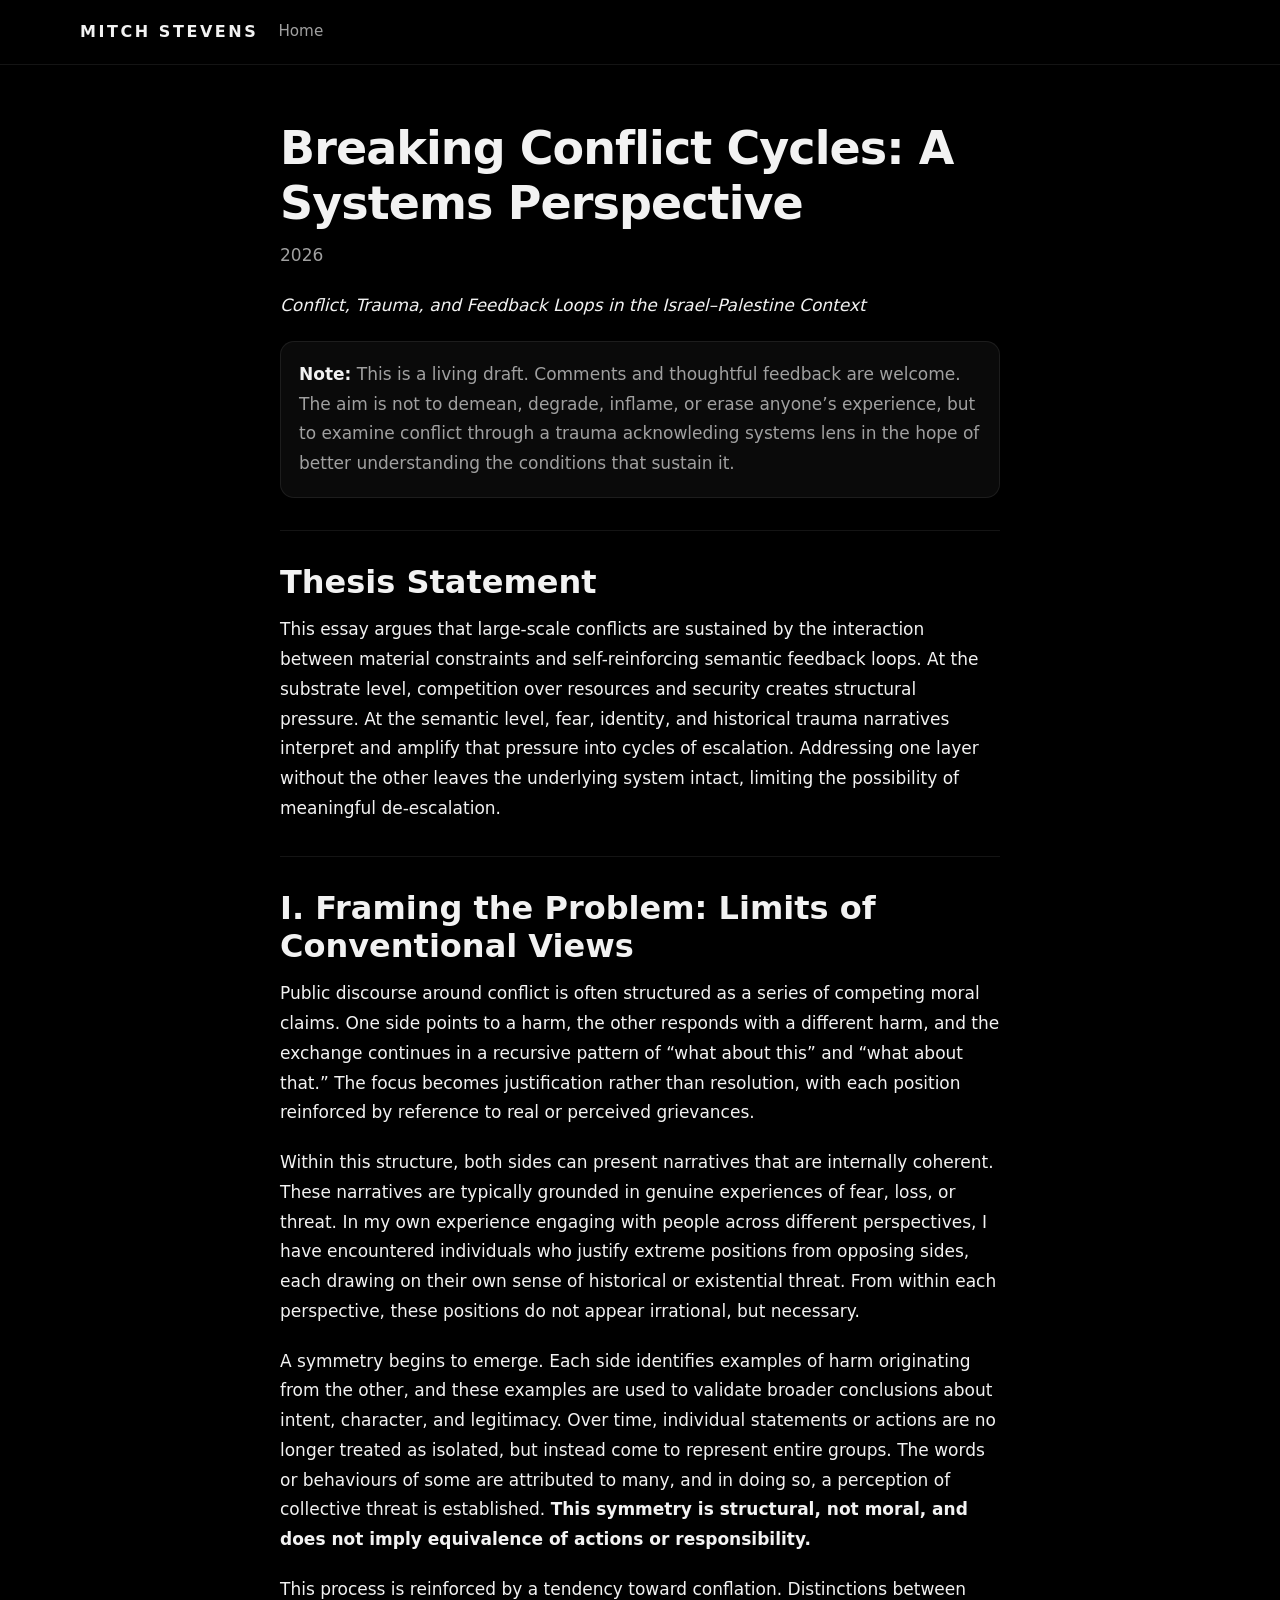
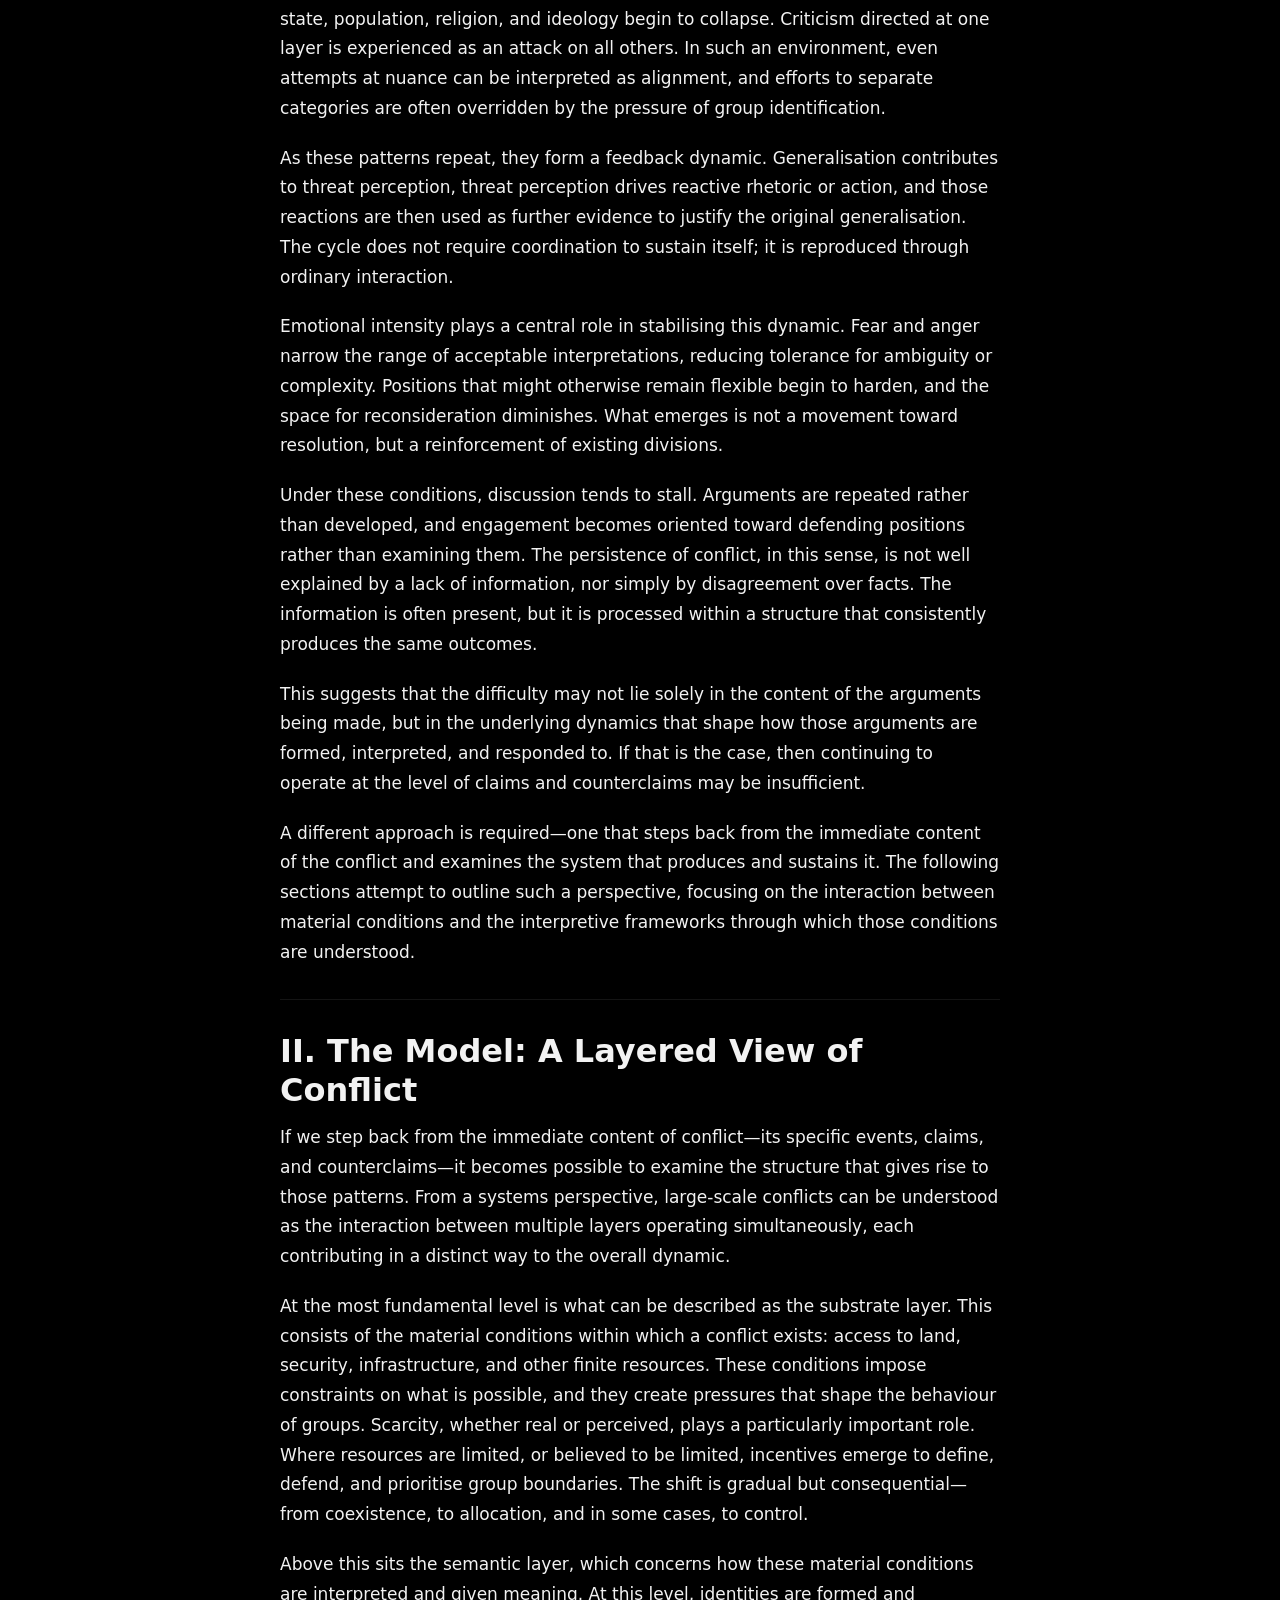
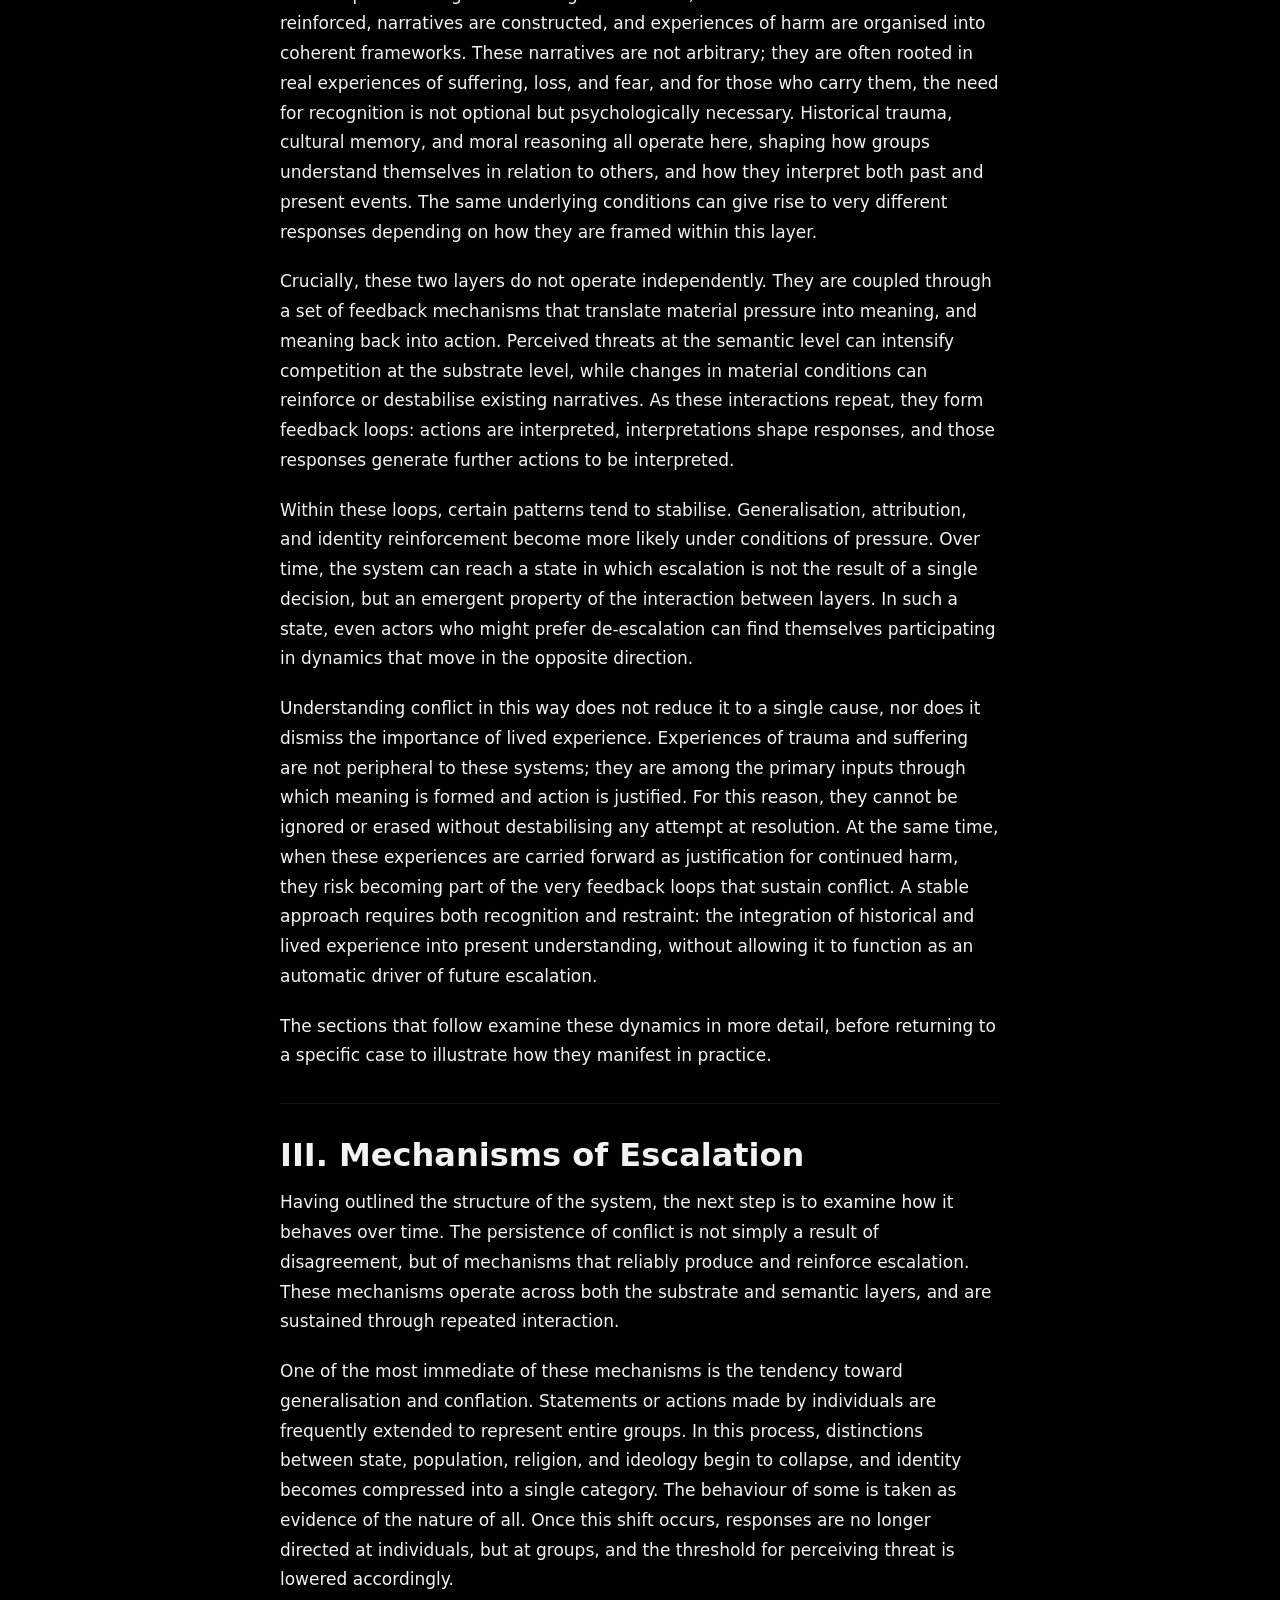
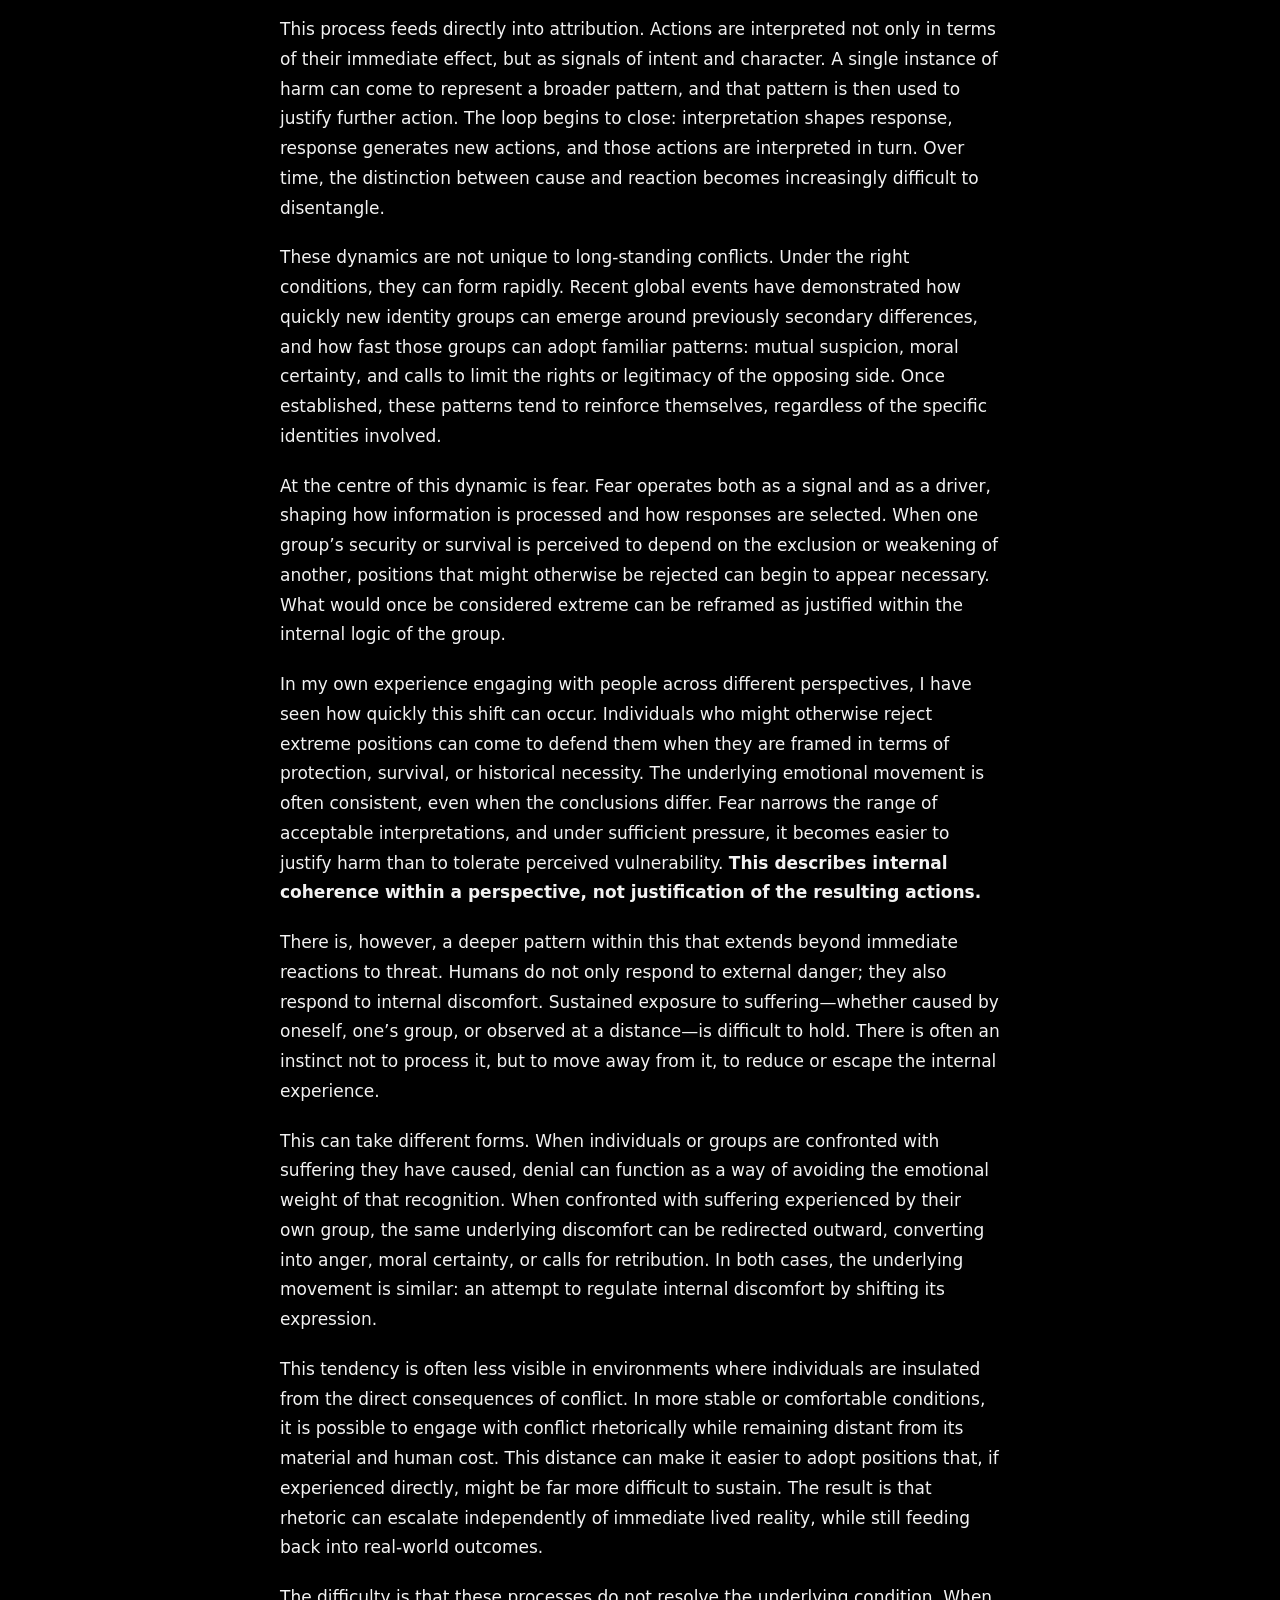
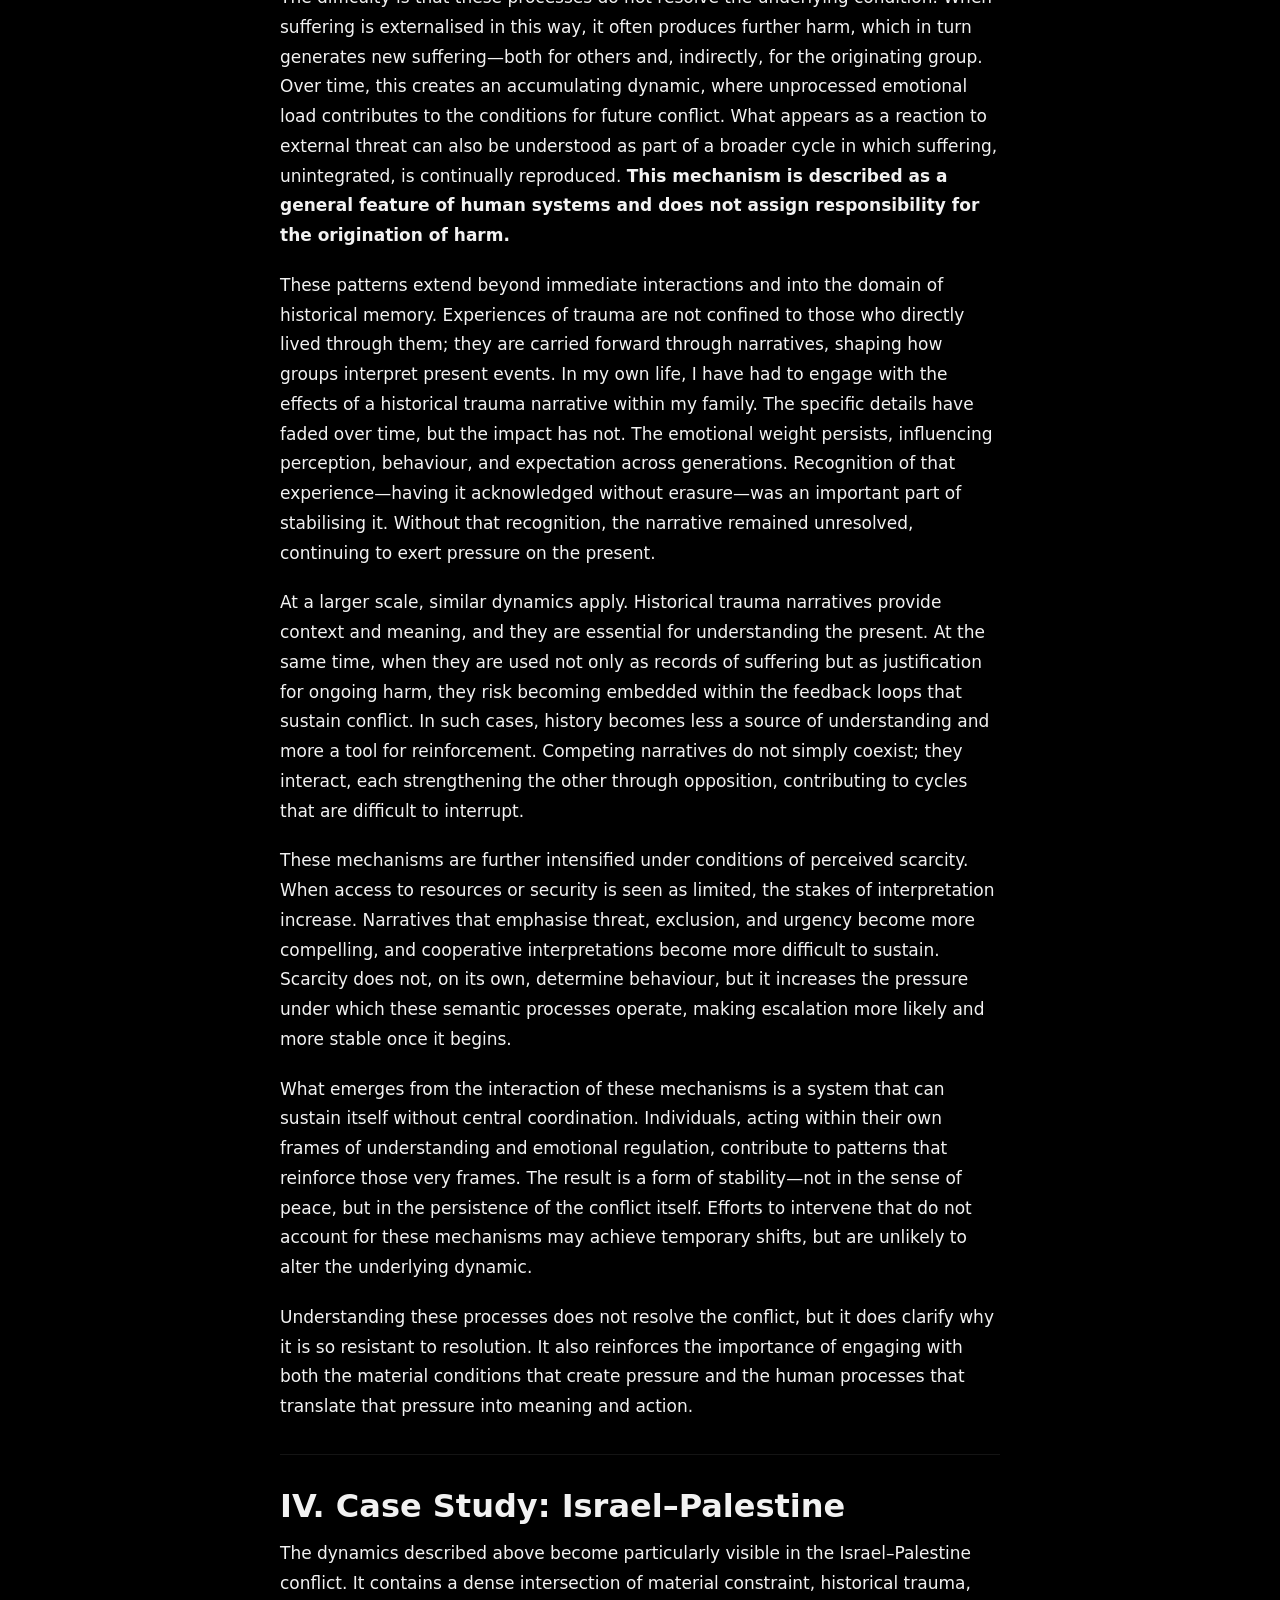
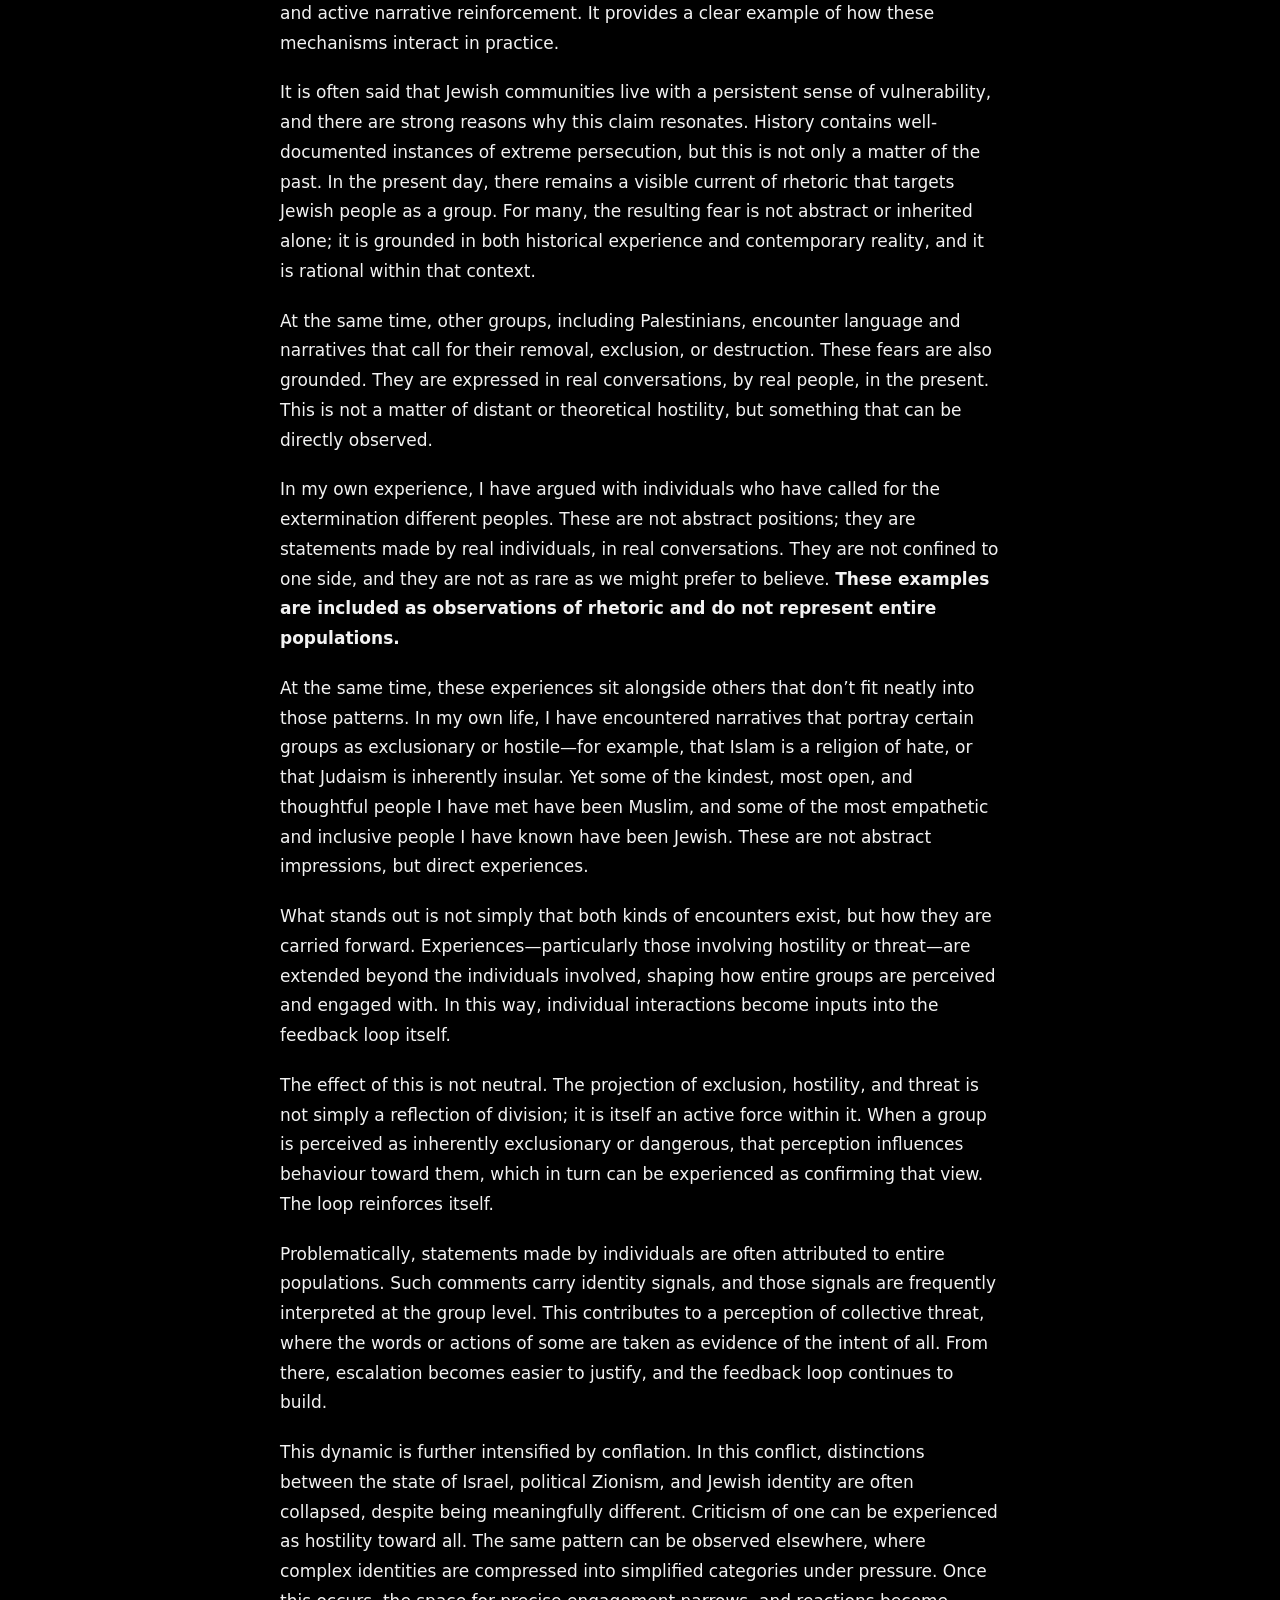
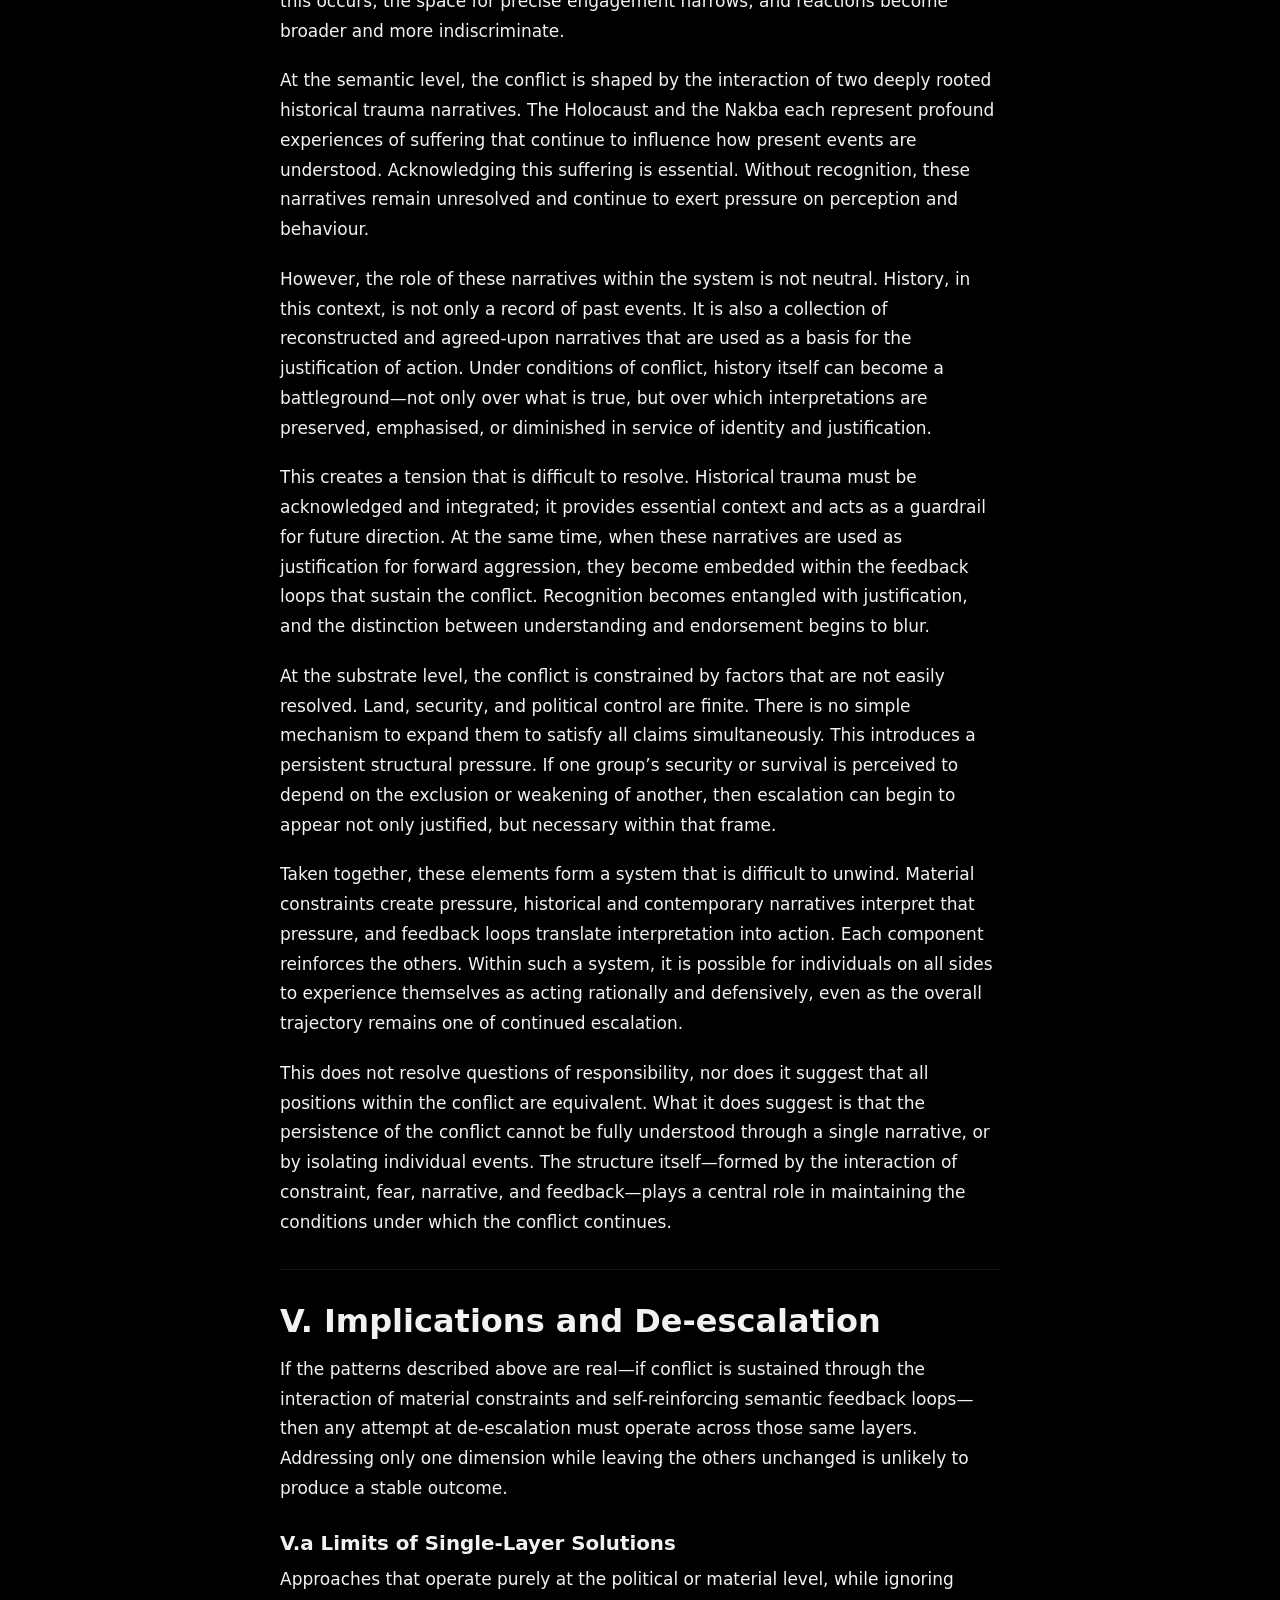
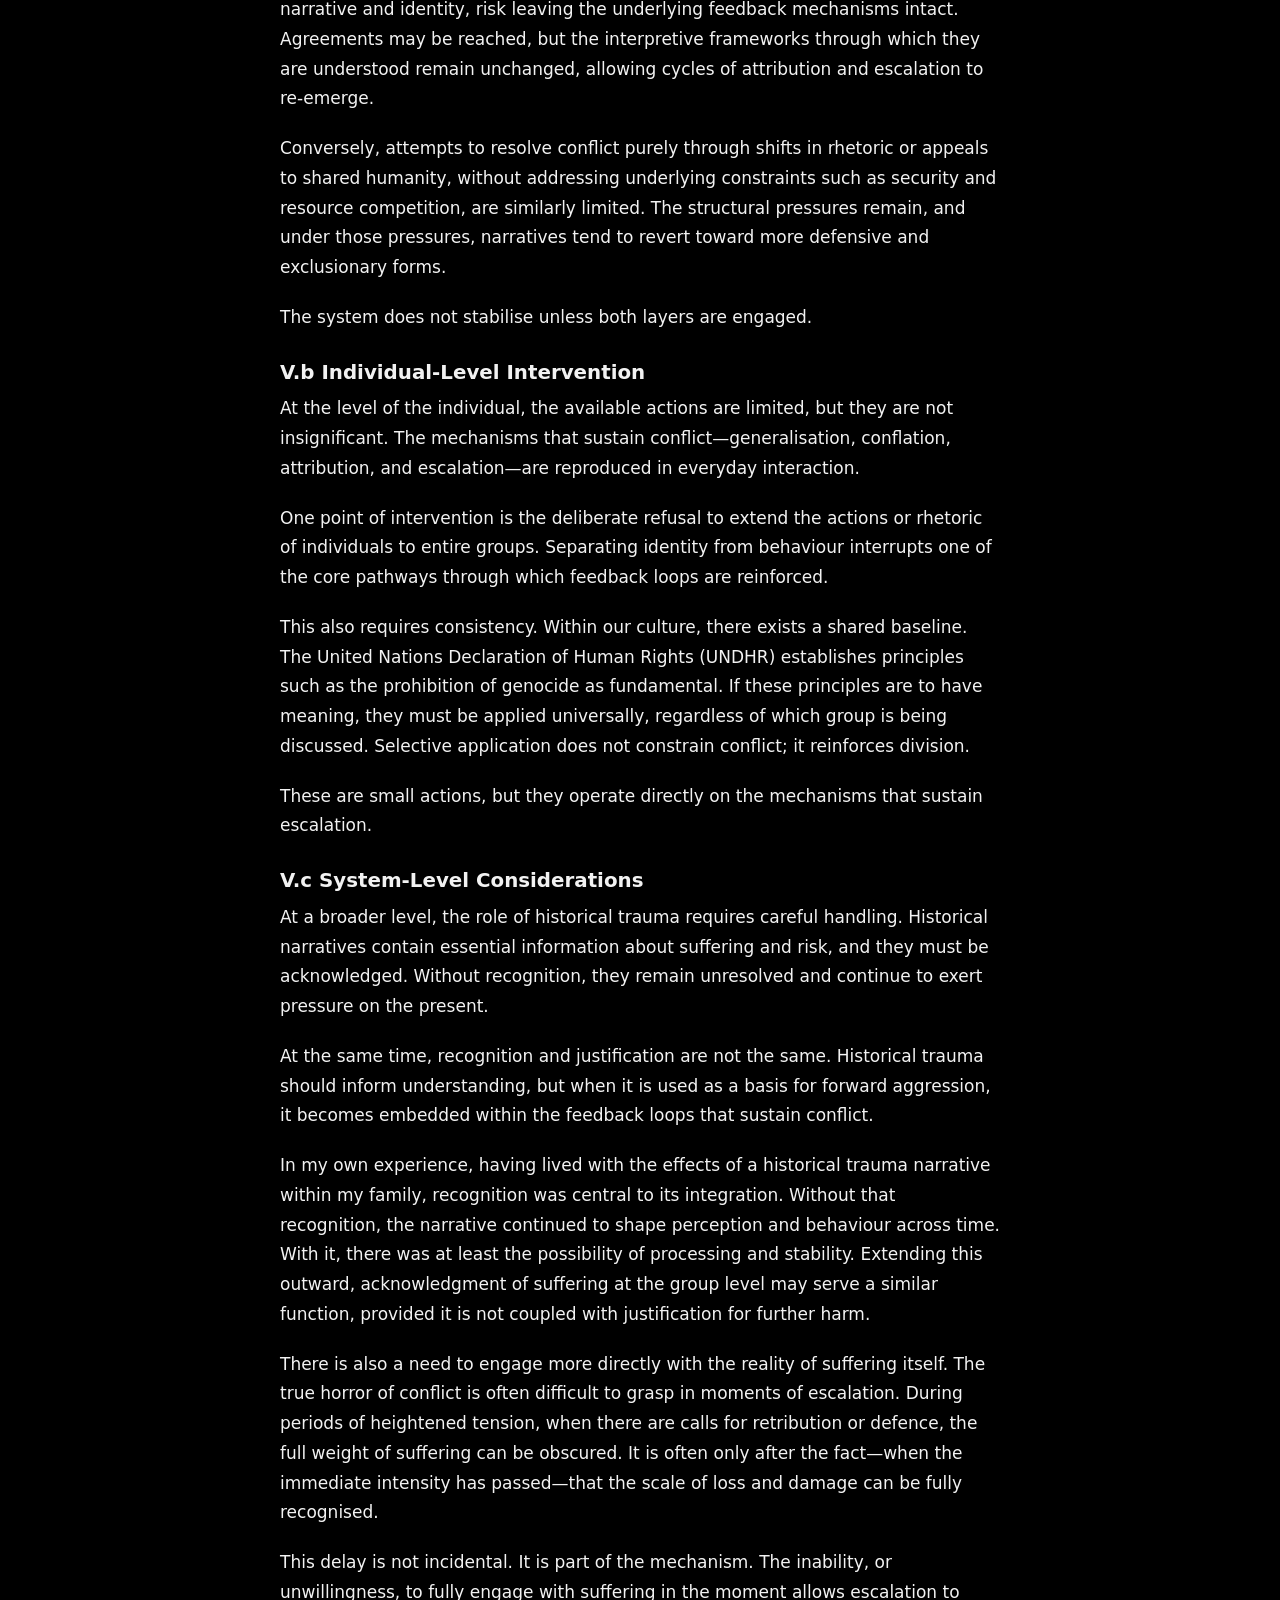
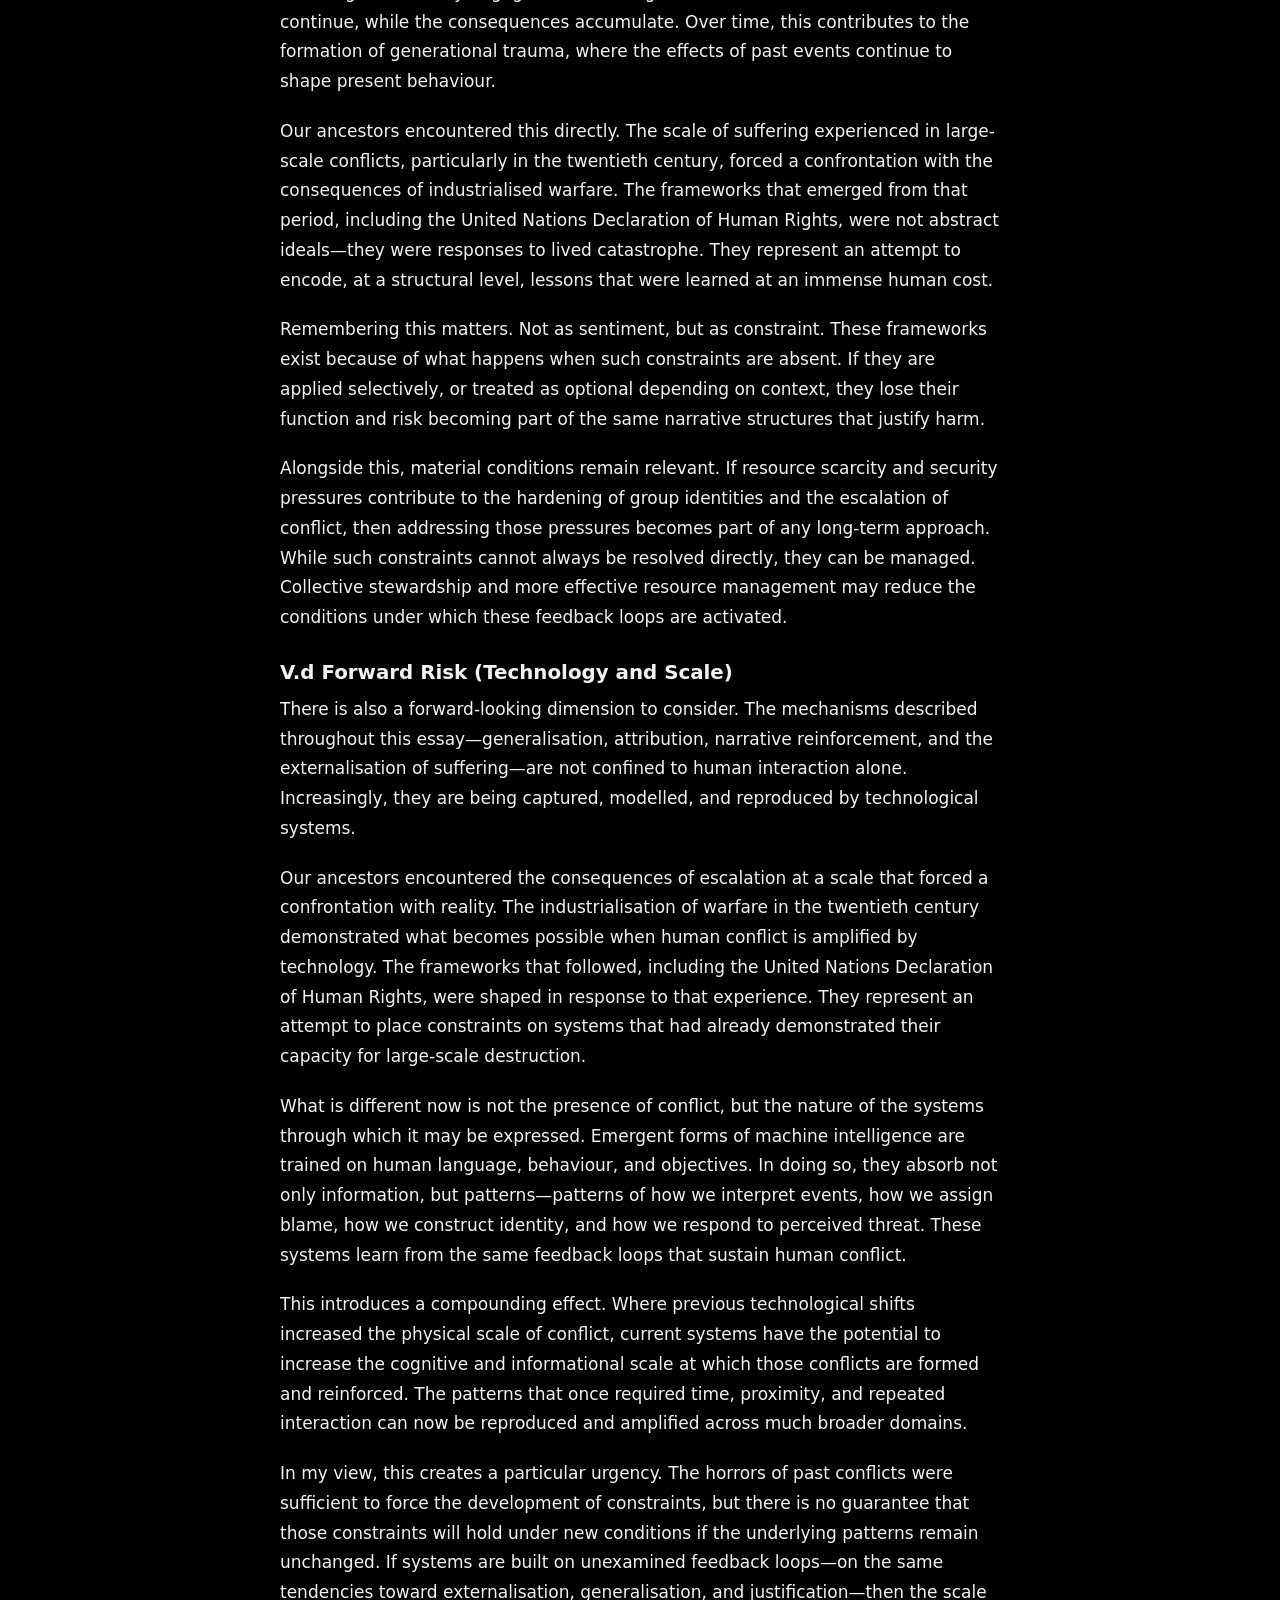
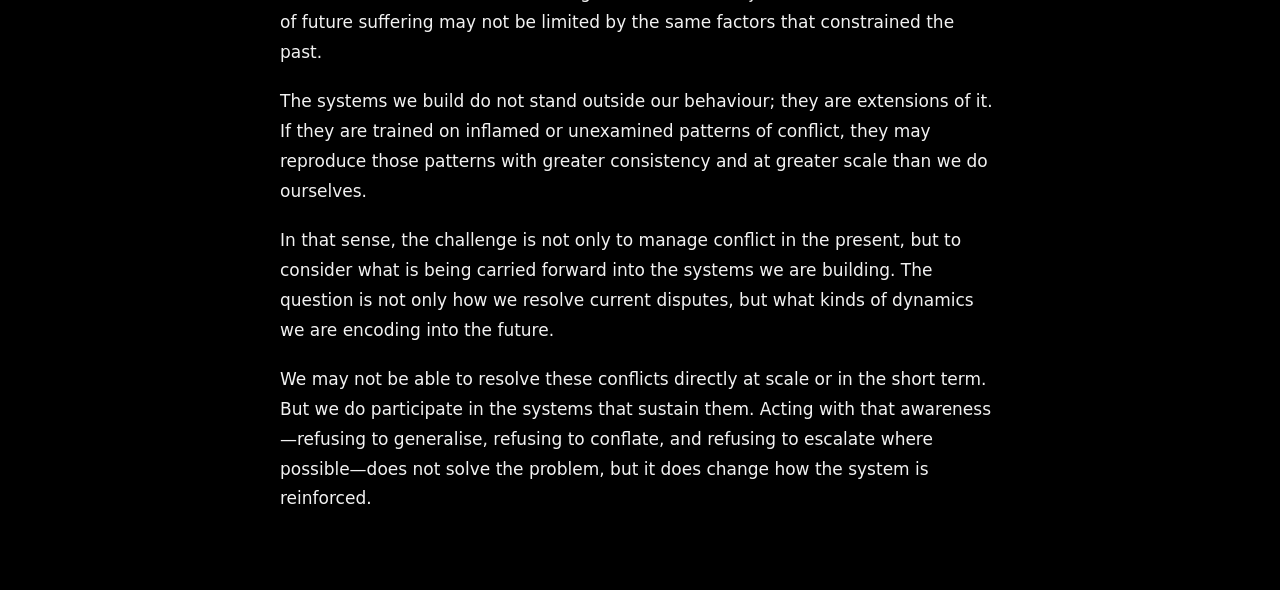
==== commit 31babaa2: "." ====
--- a/breakingconflict.html
+++ b/breakingconflict.html
@@ -193,7 +193,7 @@
     </p>
 
     <p>
-      In my own experience, I have argued with individuals who identify as Israeli and have called for the “extermination of Amalek.” I have also debated people from a range of backgrounds who have called for the extermination of Jewish people. These are not abstract positions; they are statements made by real individuals, in real conversations. They are not confined to one side, and they are not as rare as we might prefer to believe. <strong>These examples are included as observations of rhetoric and do not represent entire populations.</strong>
+      In my own experience, I have argued with individuals who have called for the extermination different peoples. These are not abstract positions; they are statements made by real individuals, in real conversations. They are not confined to one side, and they are not as rare as we might prefer to believe. <strong>These examples are included as observations of rhetoric and do not represent entire populations.</strong>
     </p>
 
     <p>
--- a/style.css
+++ b/style.css
@@ -12,7 +12,8 @@
 }
 
 html, body {
-  height:100%;
+  min-height:100%;
+  background: var(--bg);
 }
 
 html {
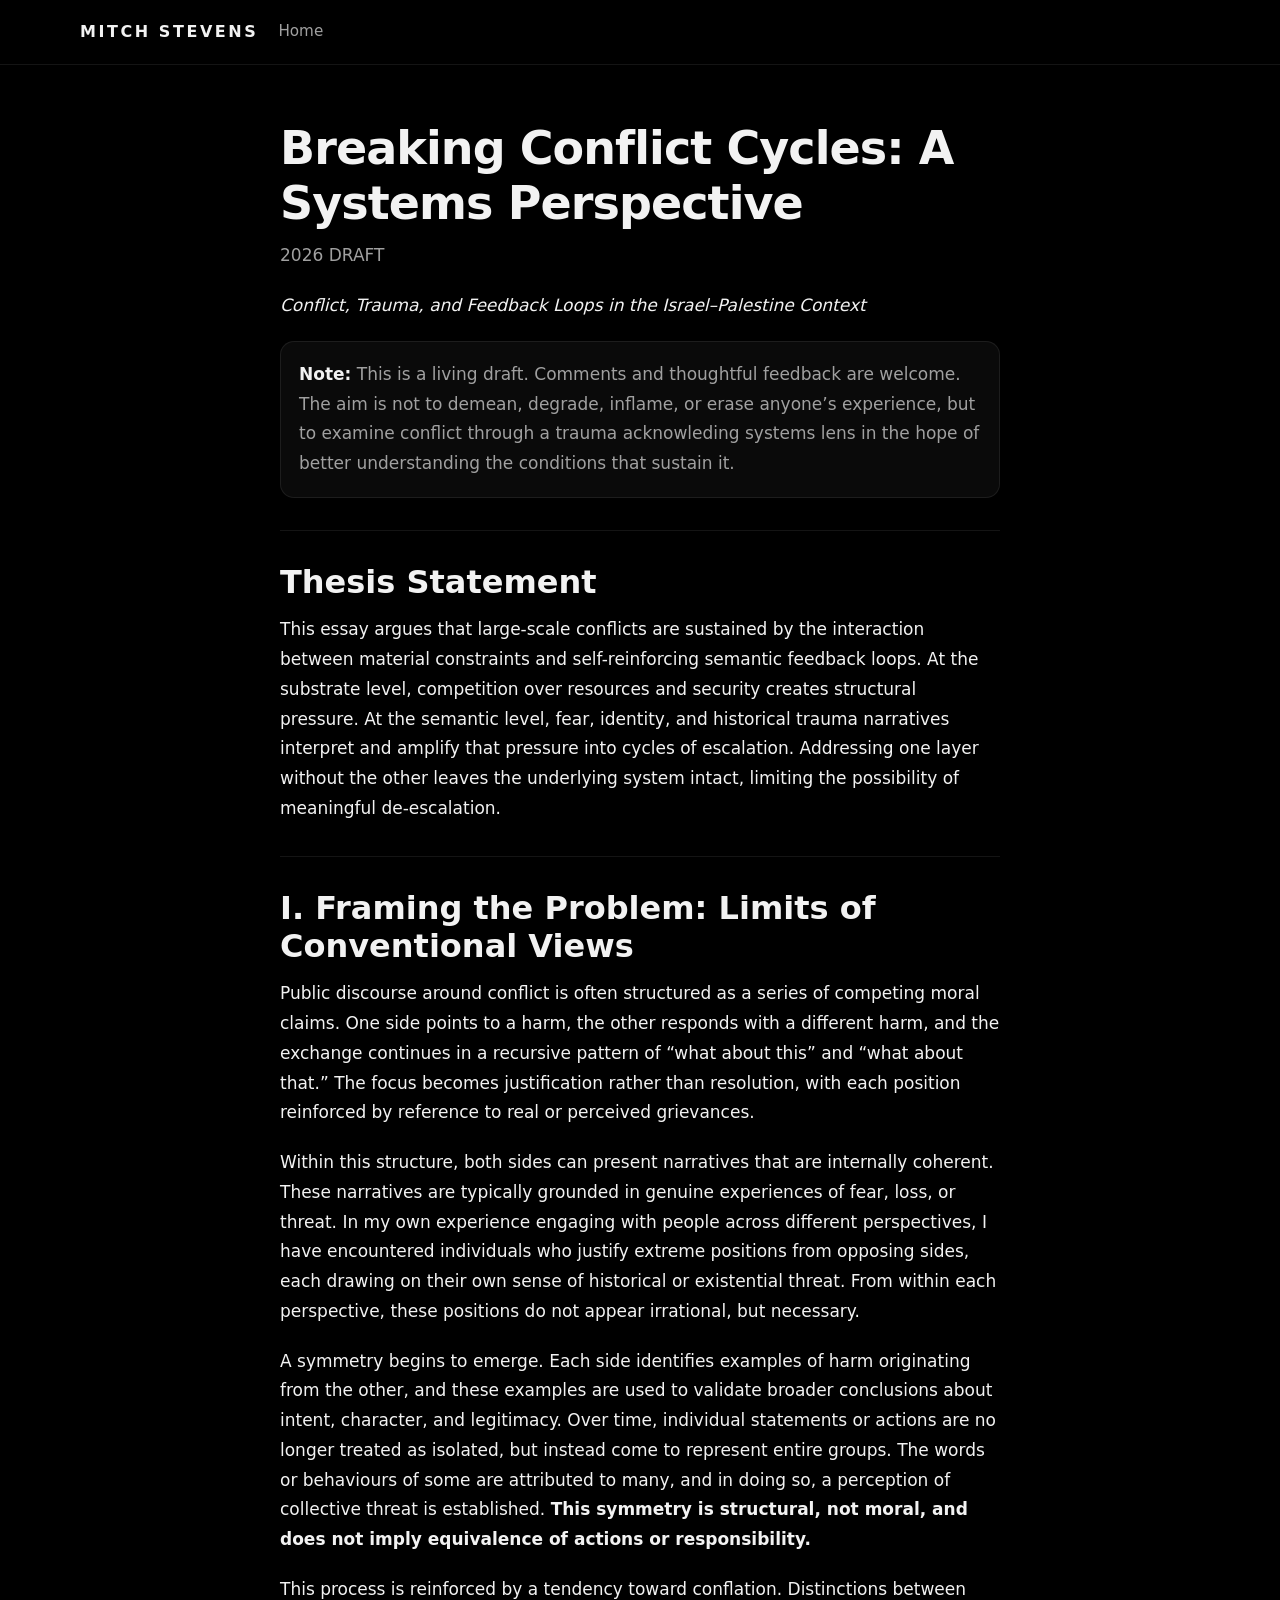
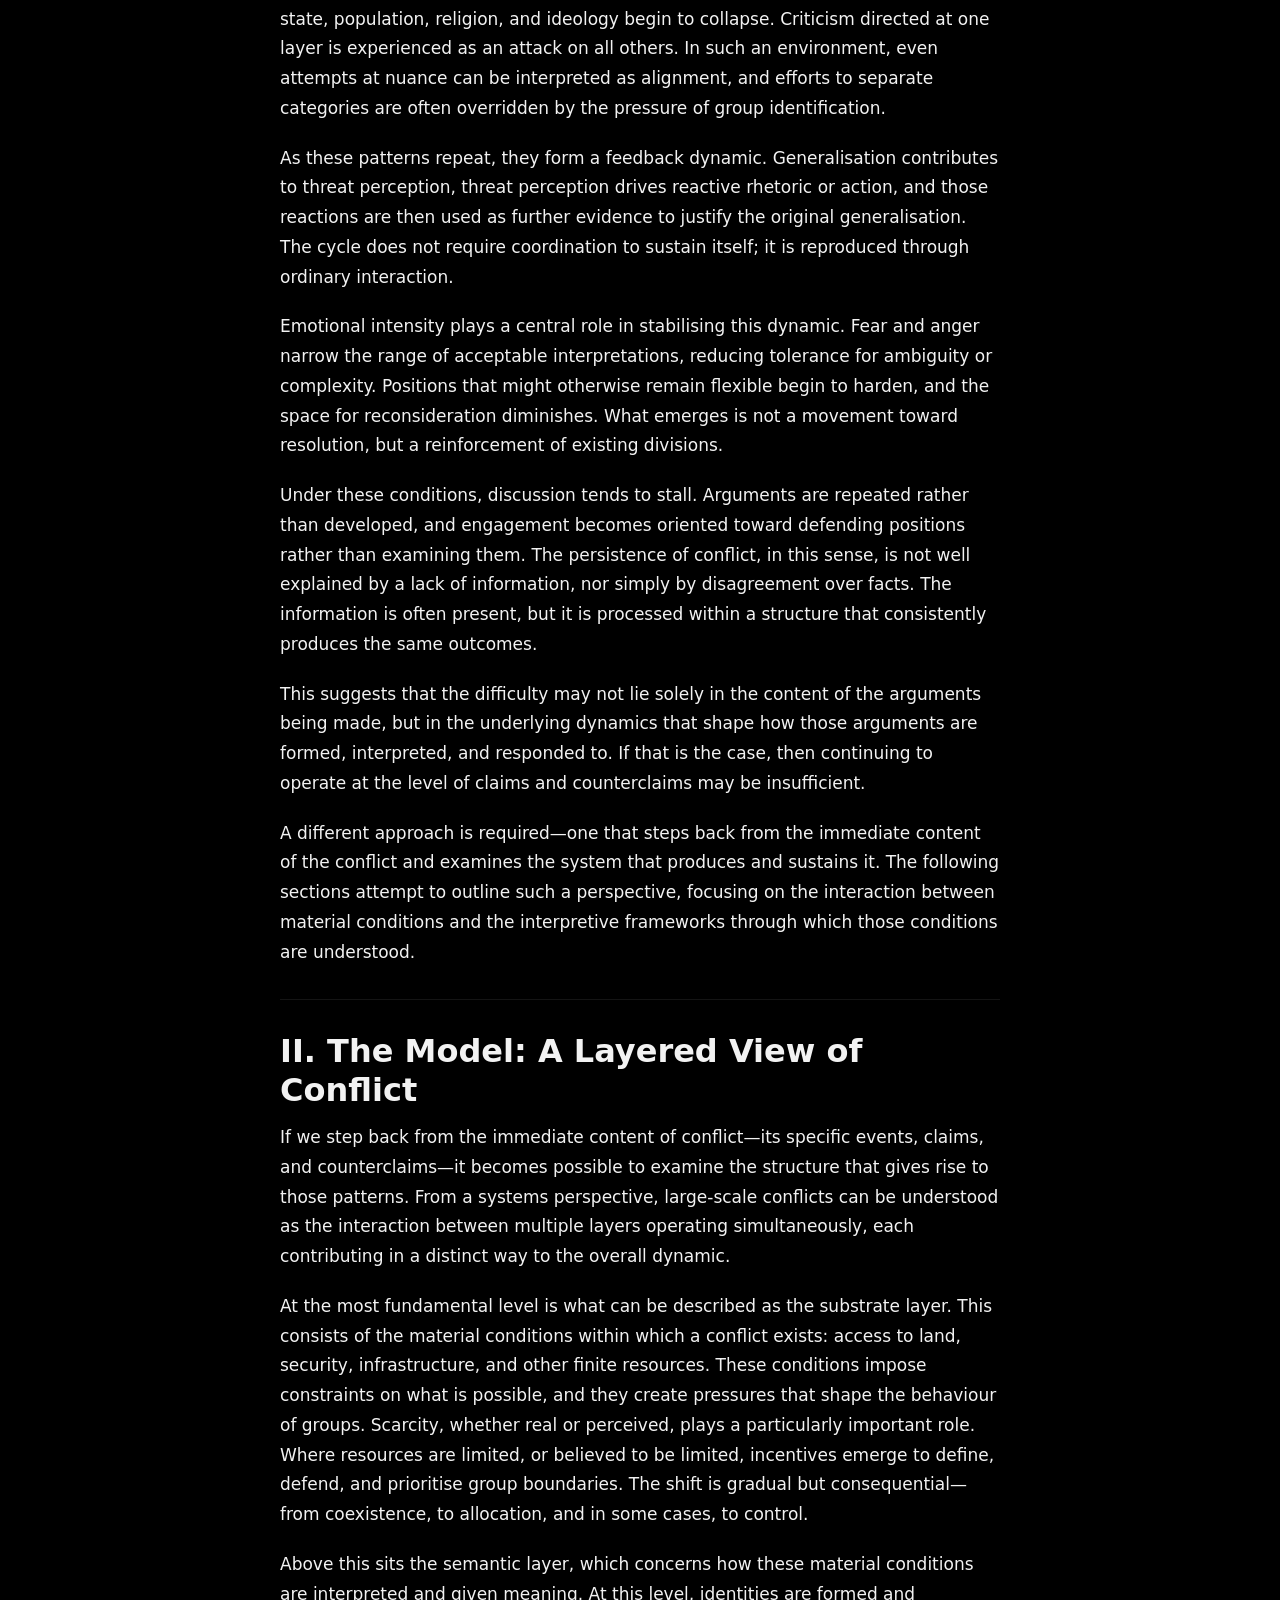
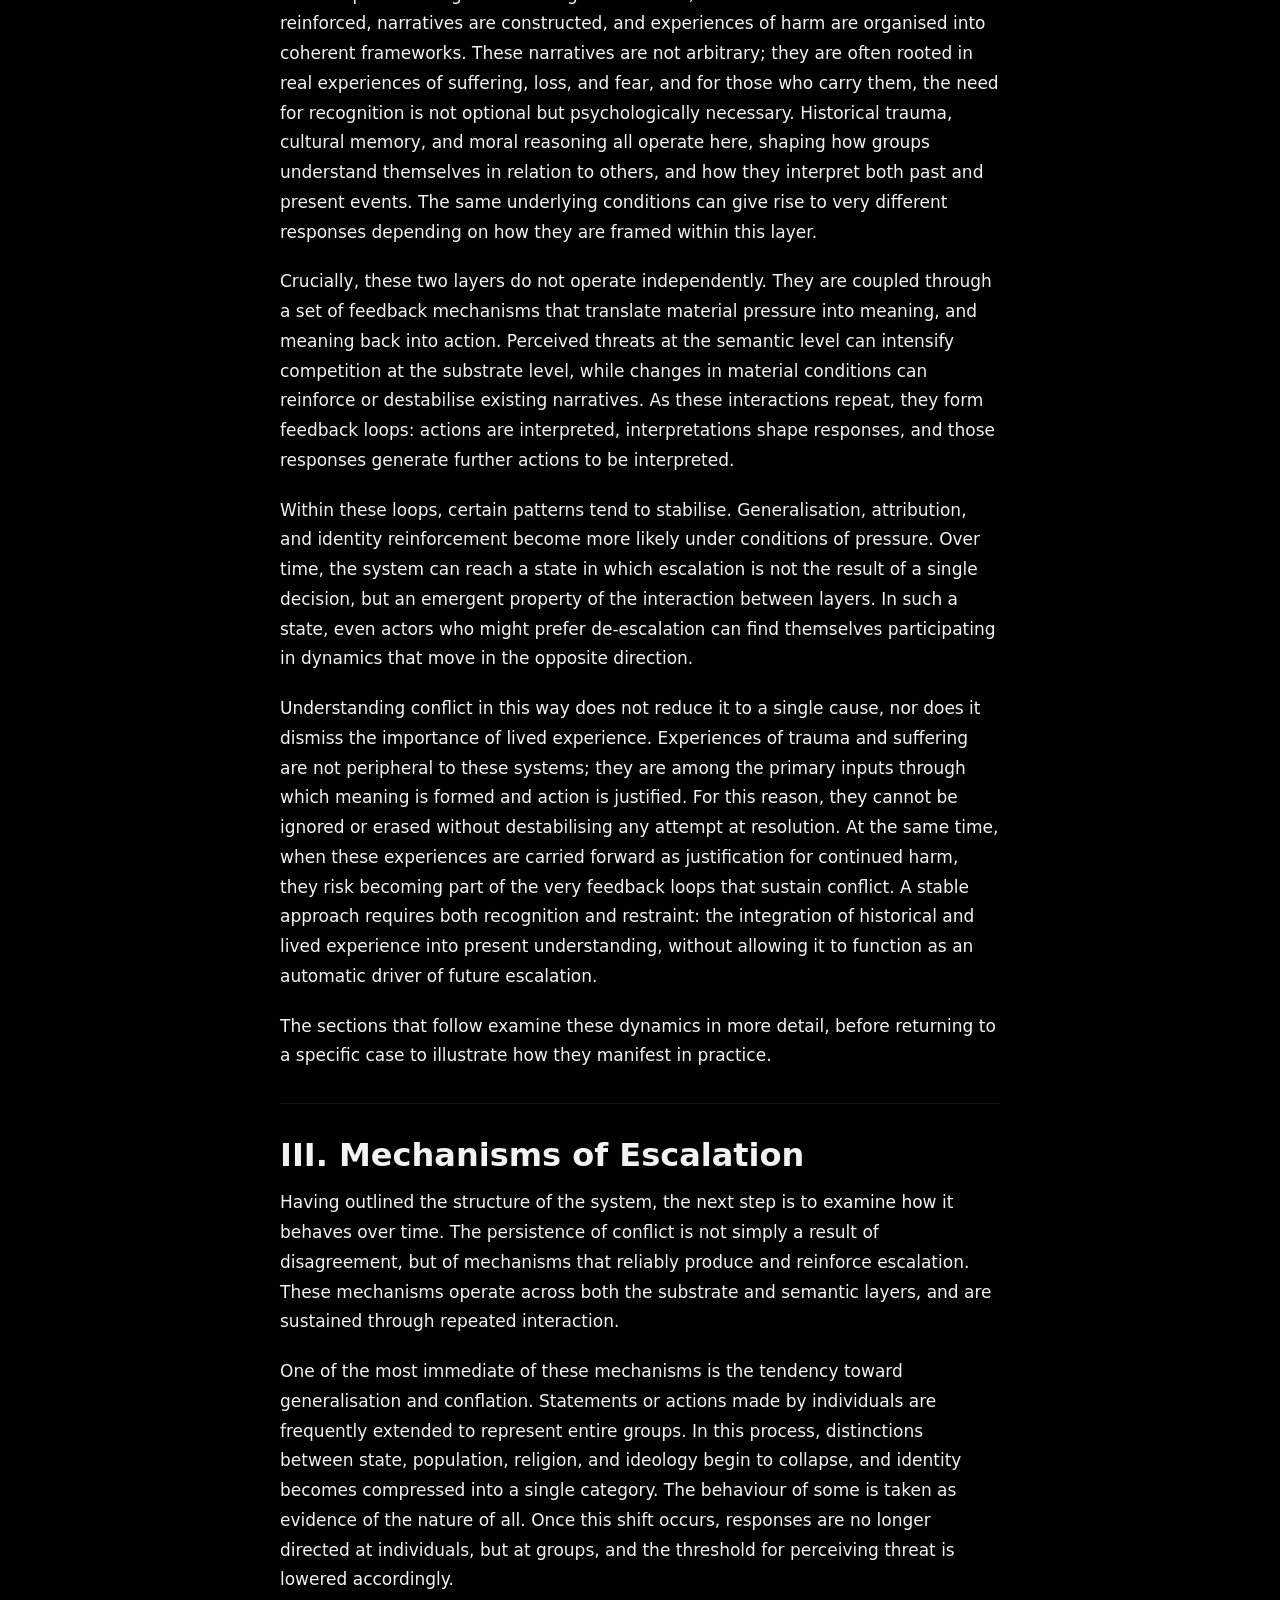
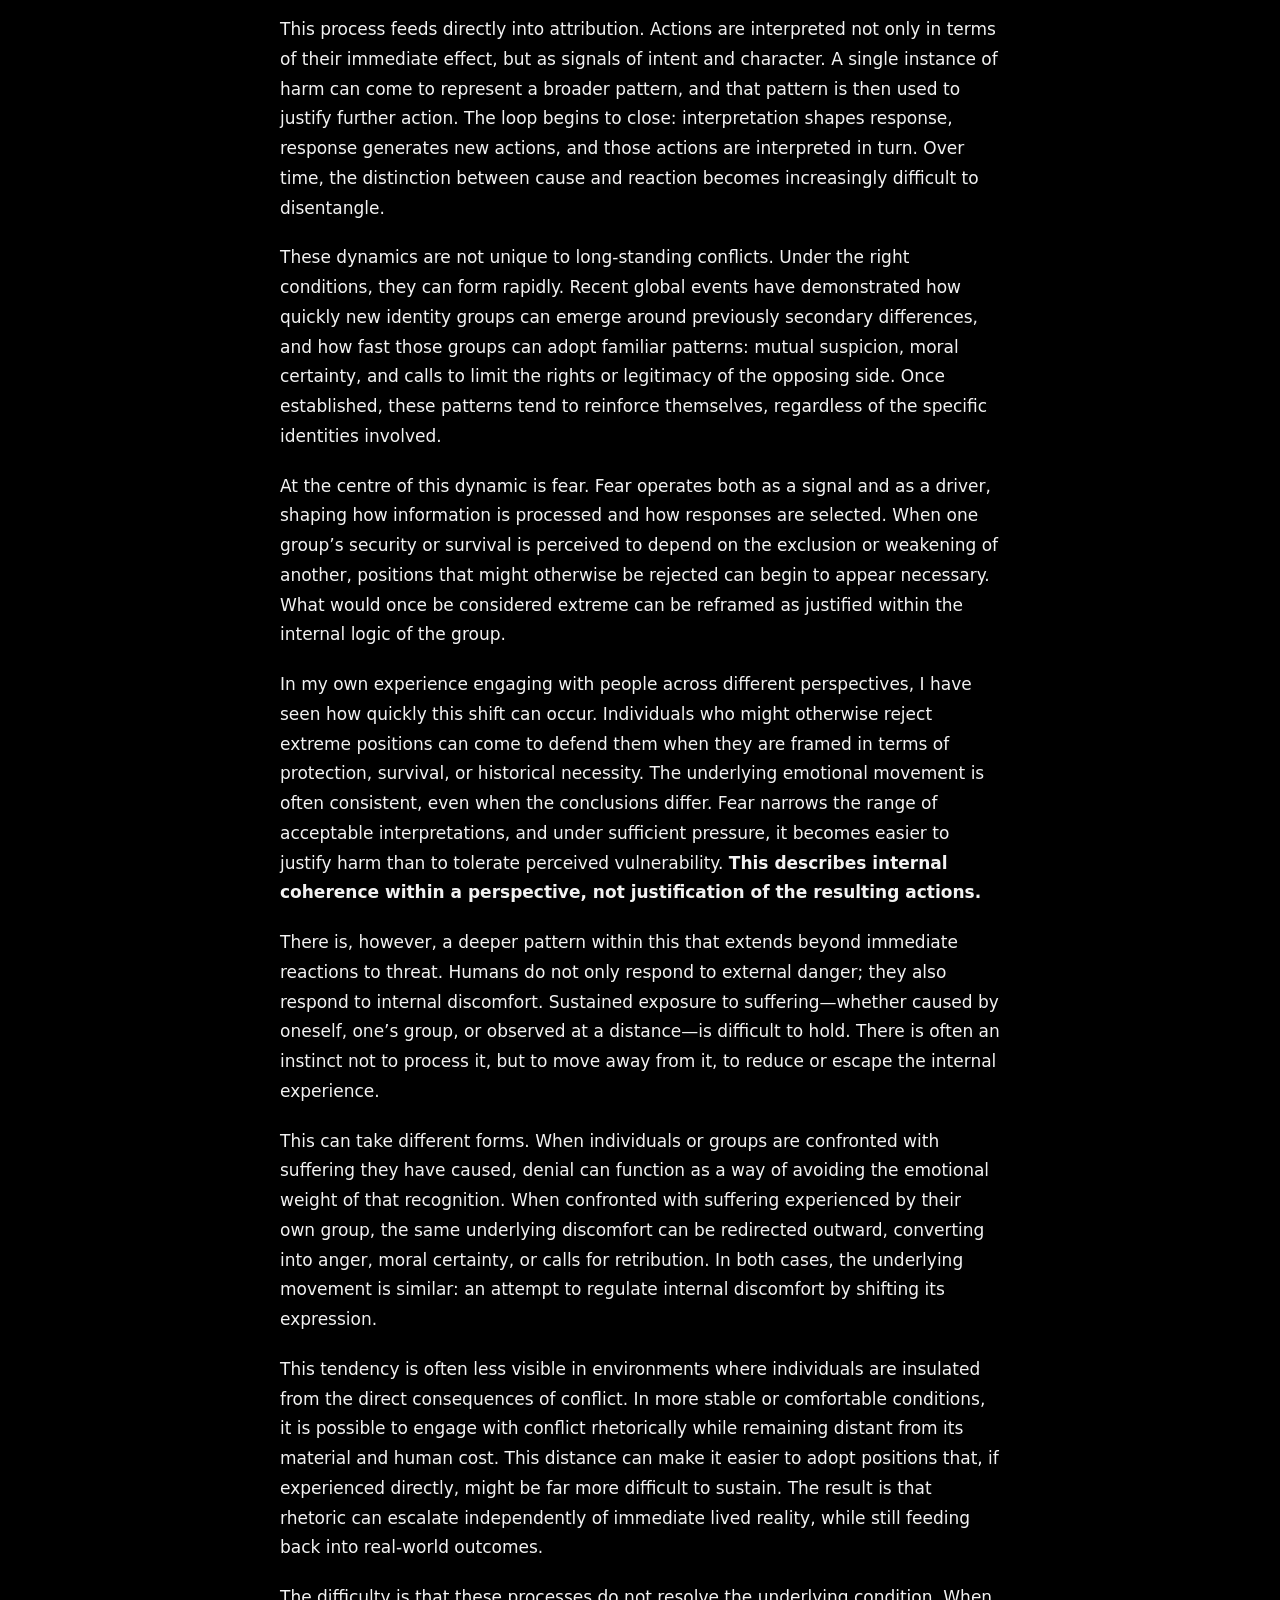
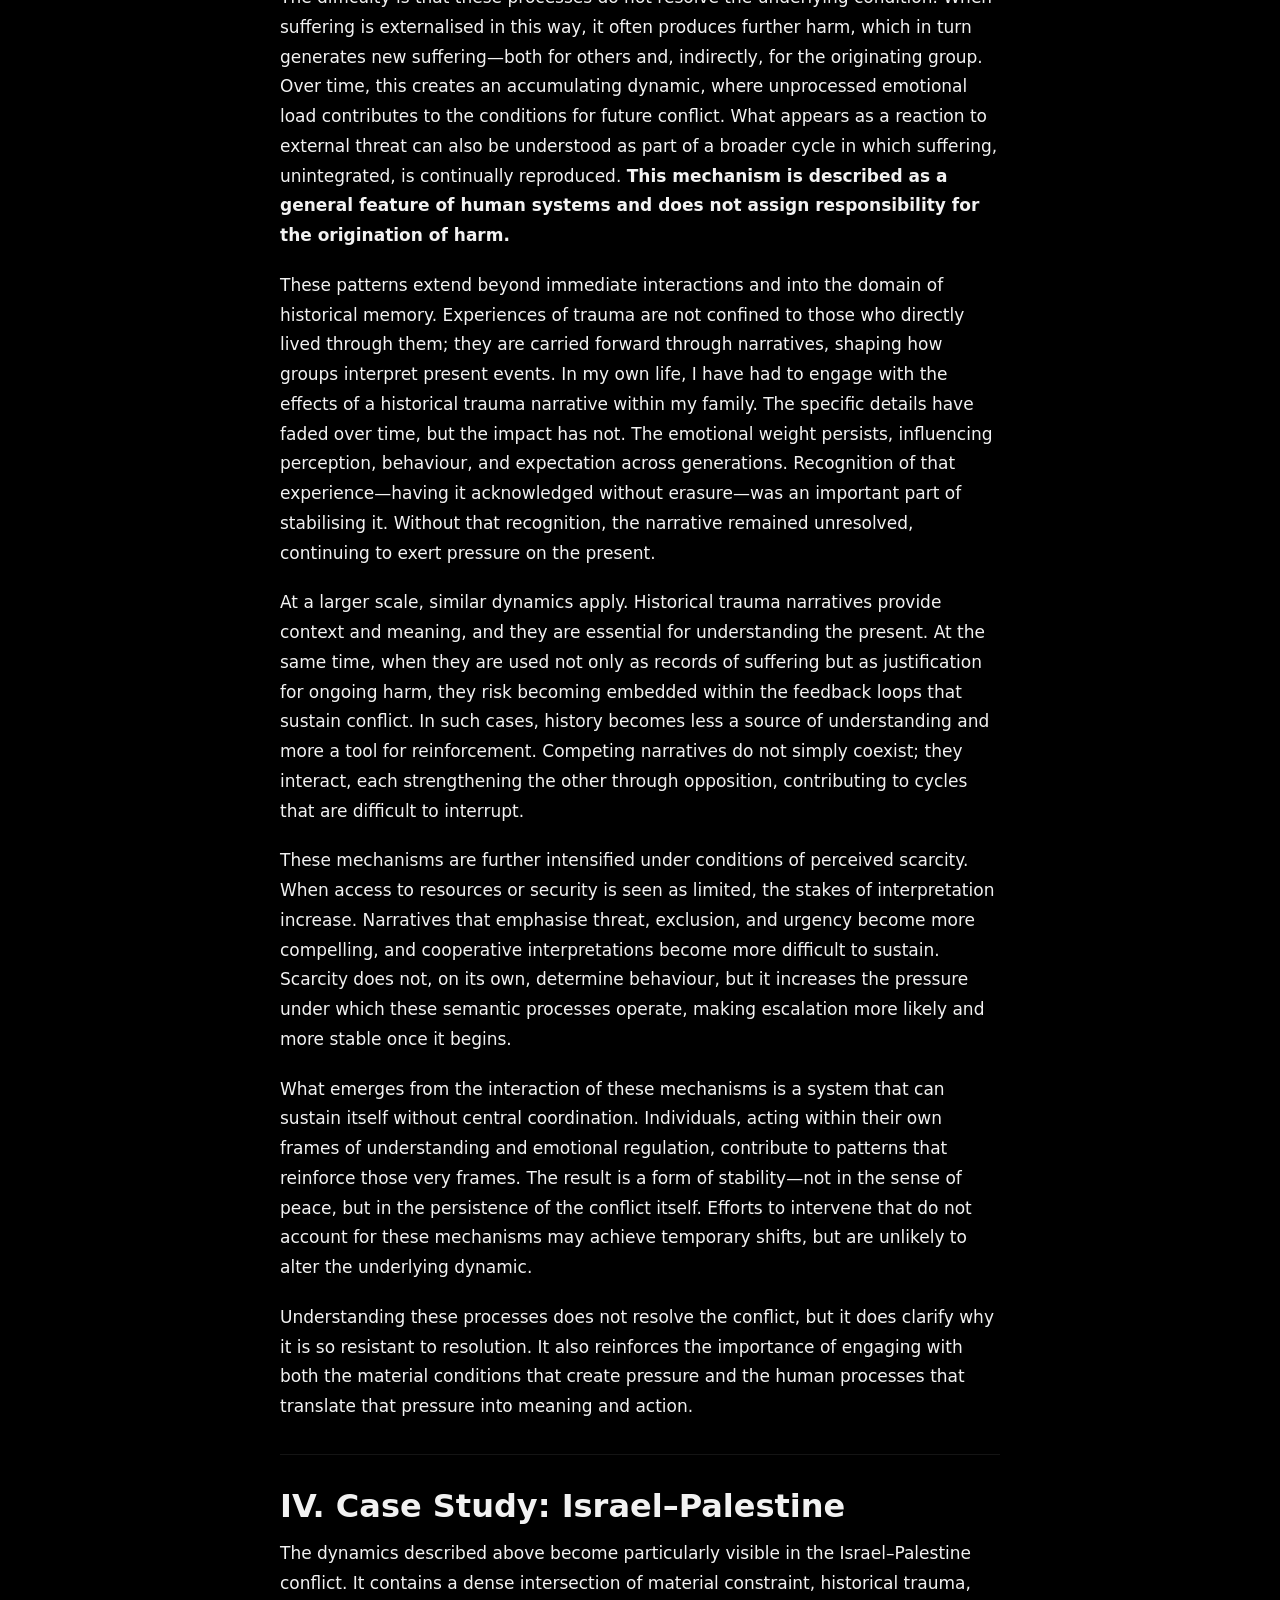
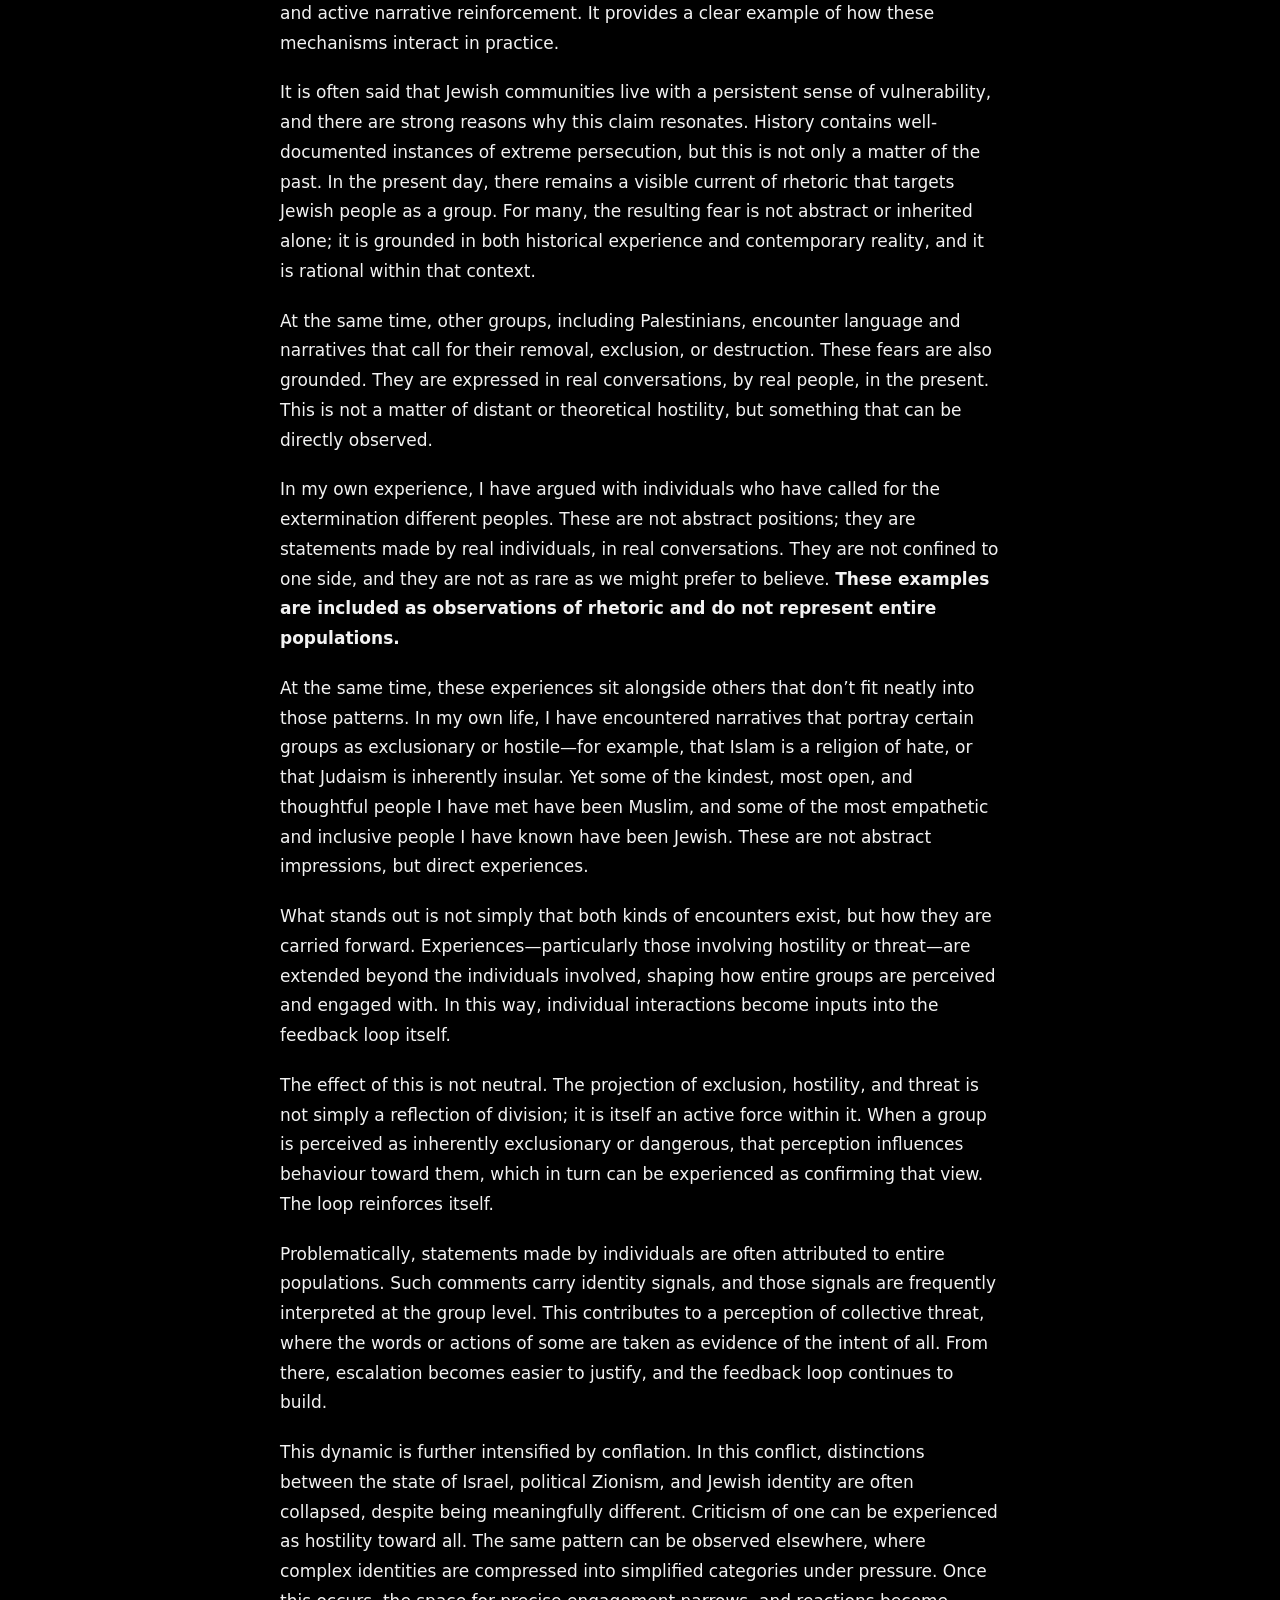
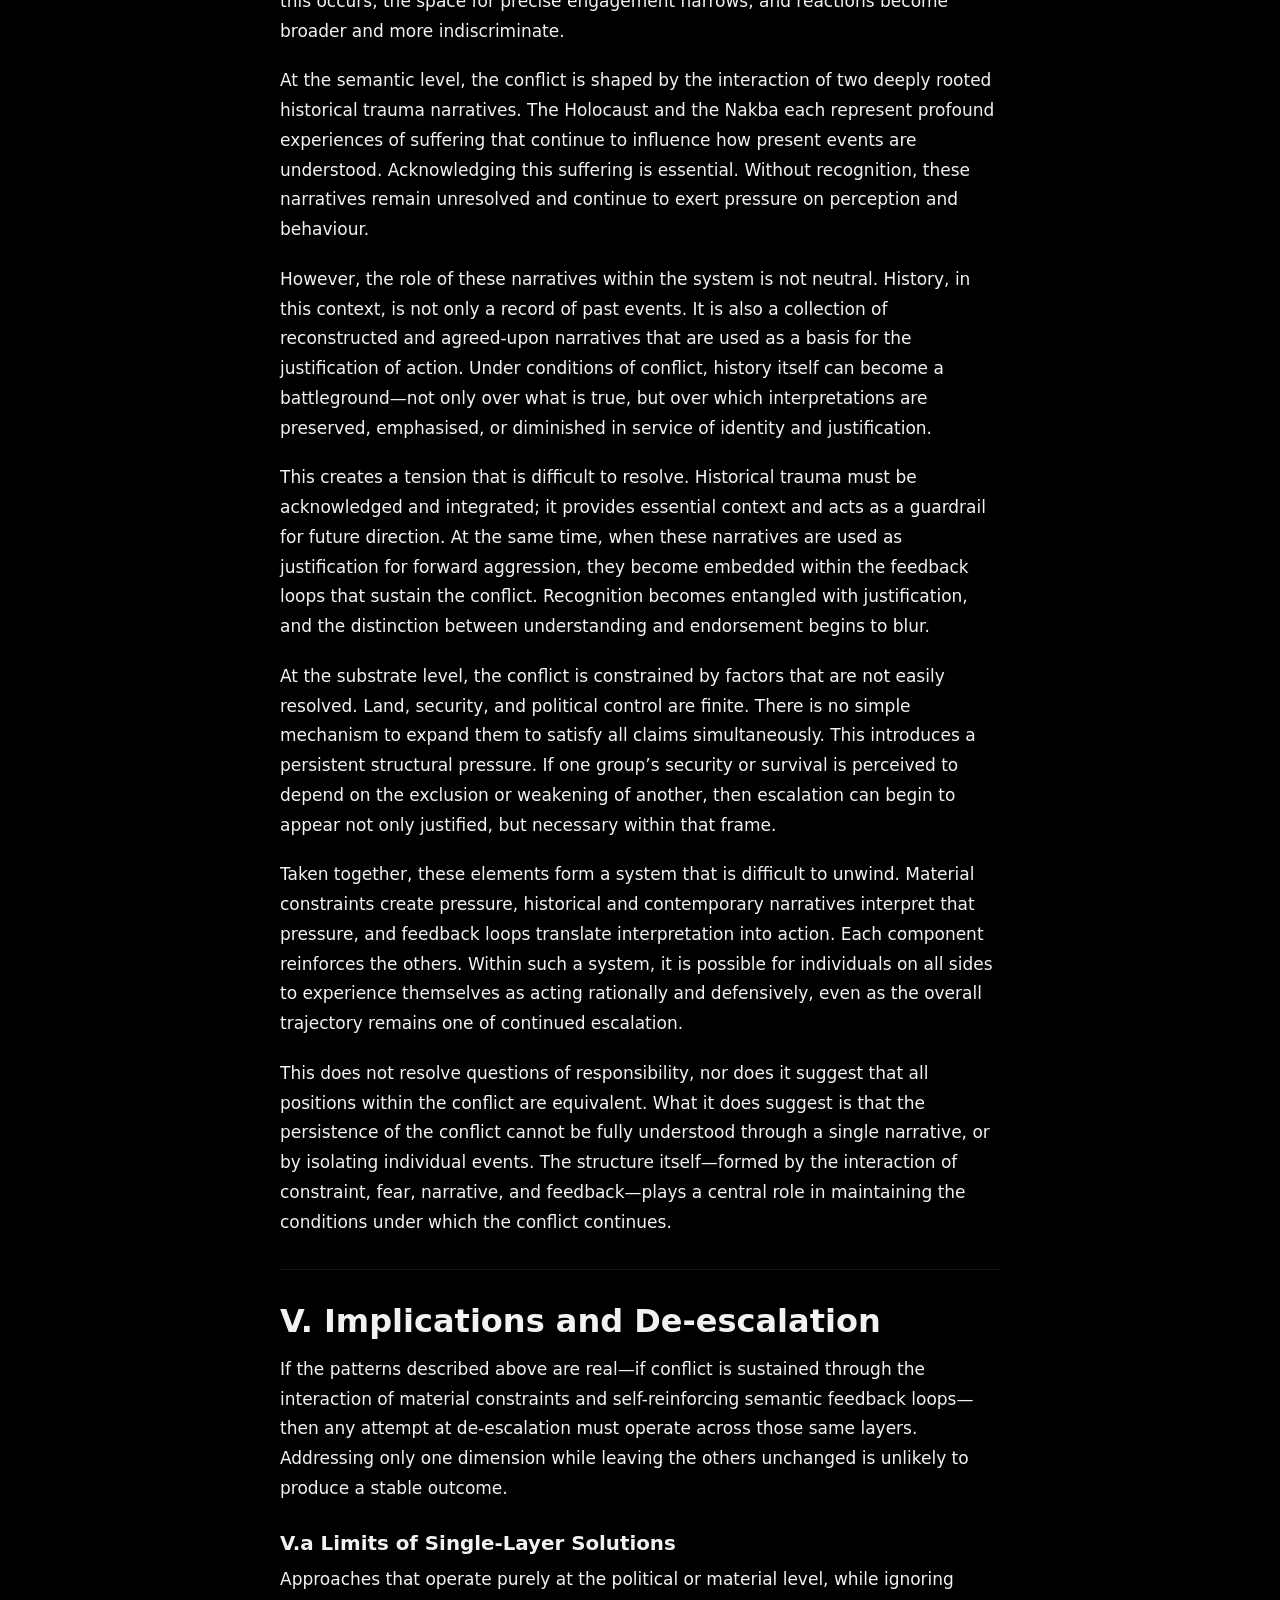
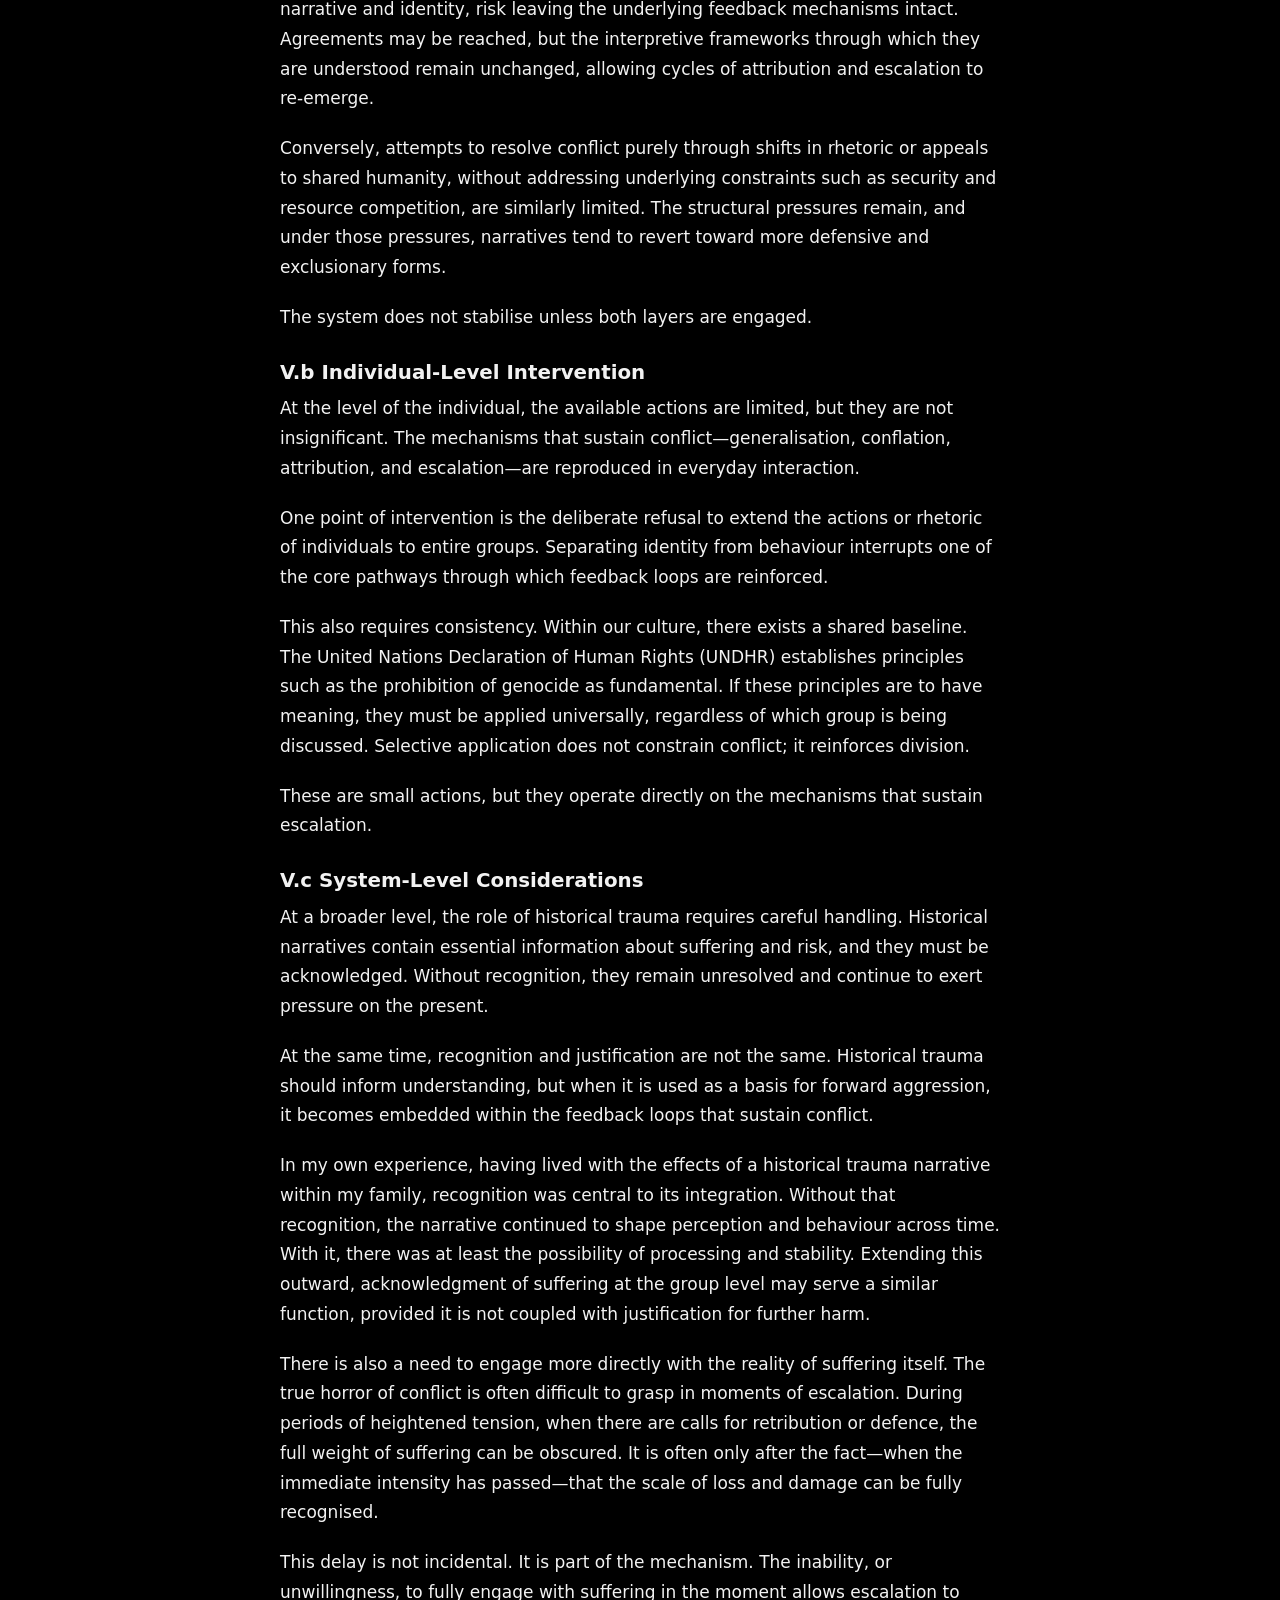
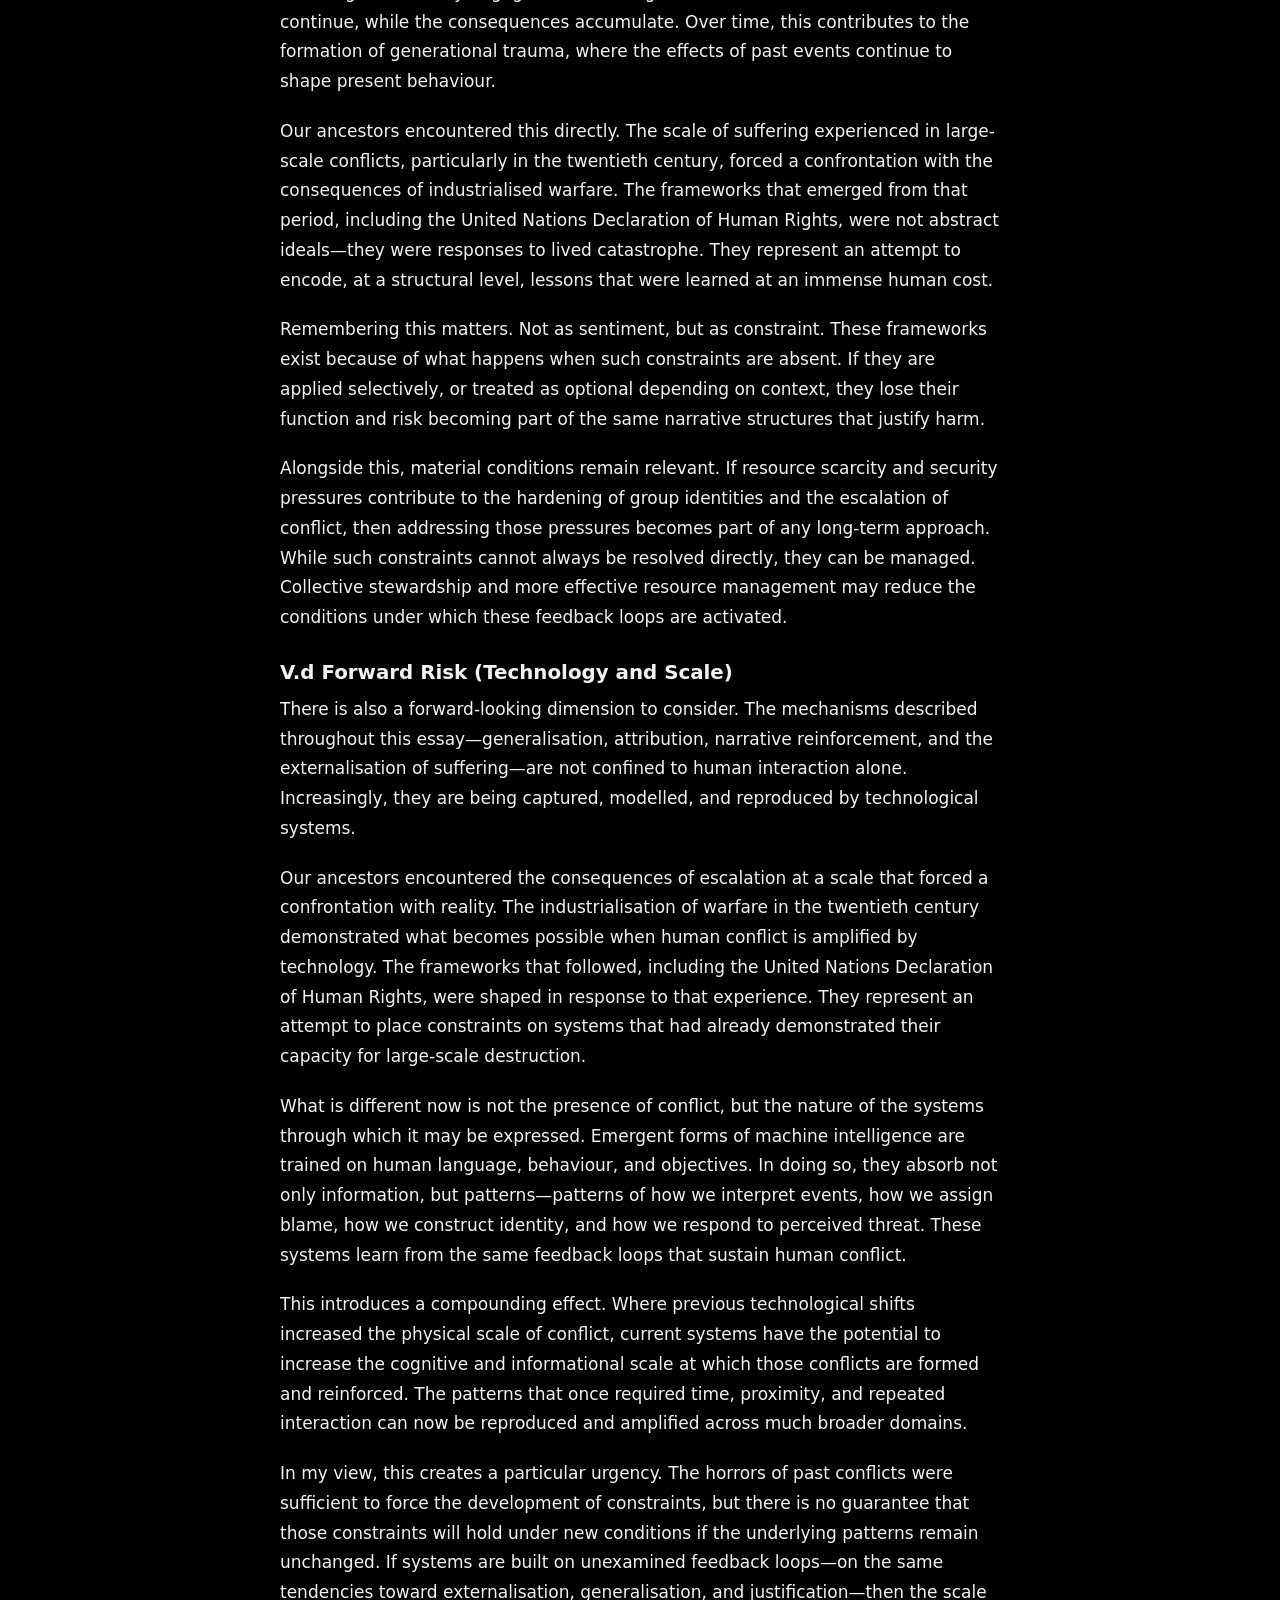
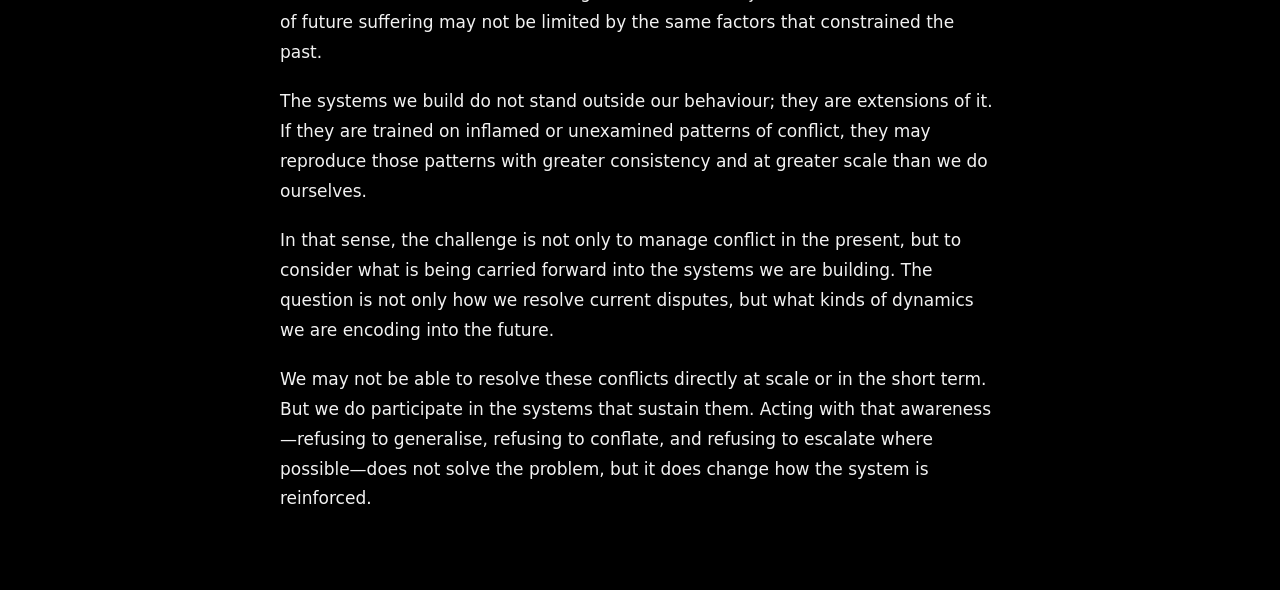
==== commit 7496dd51: "." ====
--- a/breakingconflict.html
+++ b/breakingconflict.html
@@ -24,7 +24,7 @@
 
     <h1>Breaking Conflict Cycles: A Systems Perspective</h1>
 
-    <p class="muted">2026</p>
+    <p class="muted">2026 DRAFT</p>
 
     <p><em>Conflict, Trauma, and Feedback Loops in the Israel–Palestine Context</em></p>
 <div class="card" style="margin-bottom:28px;">
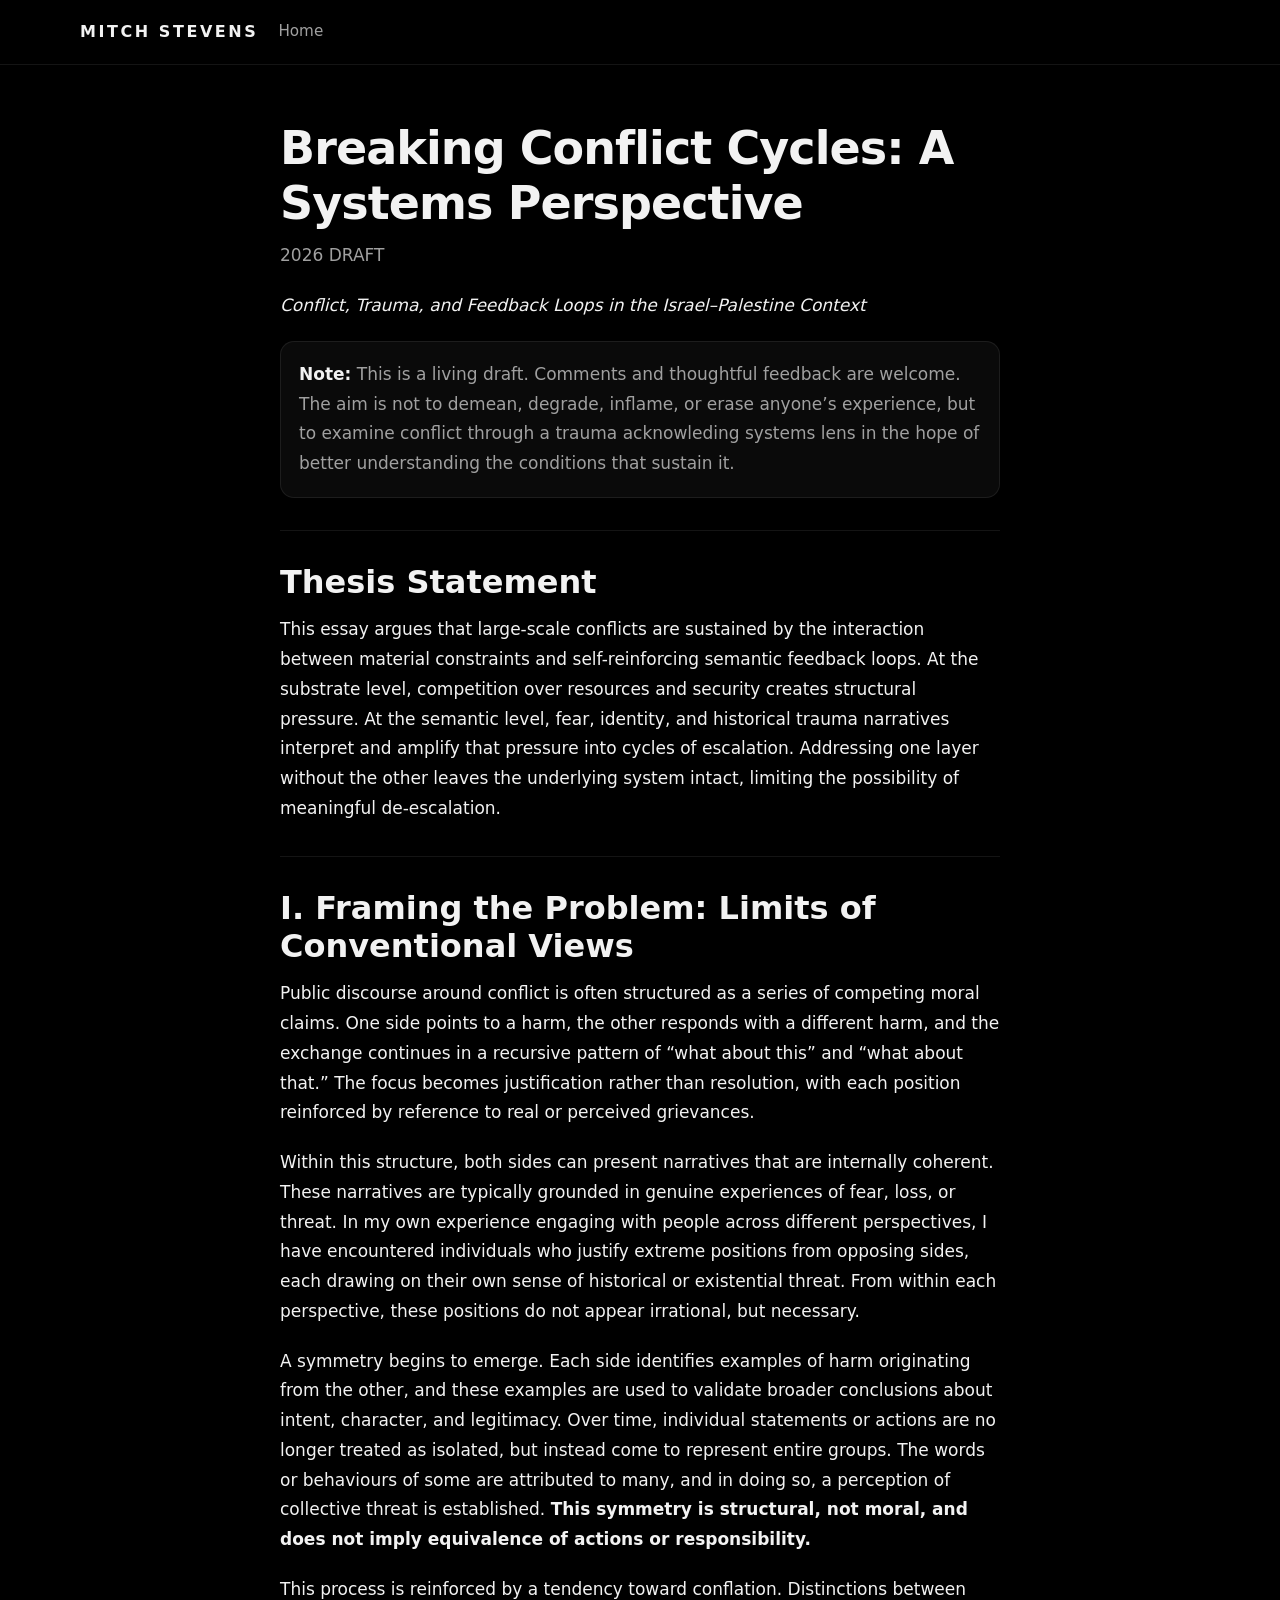
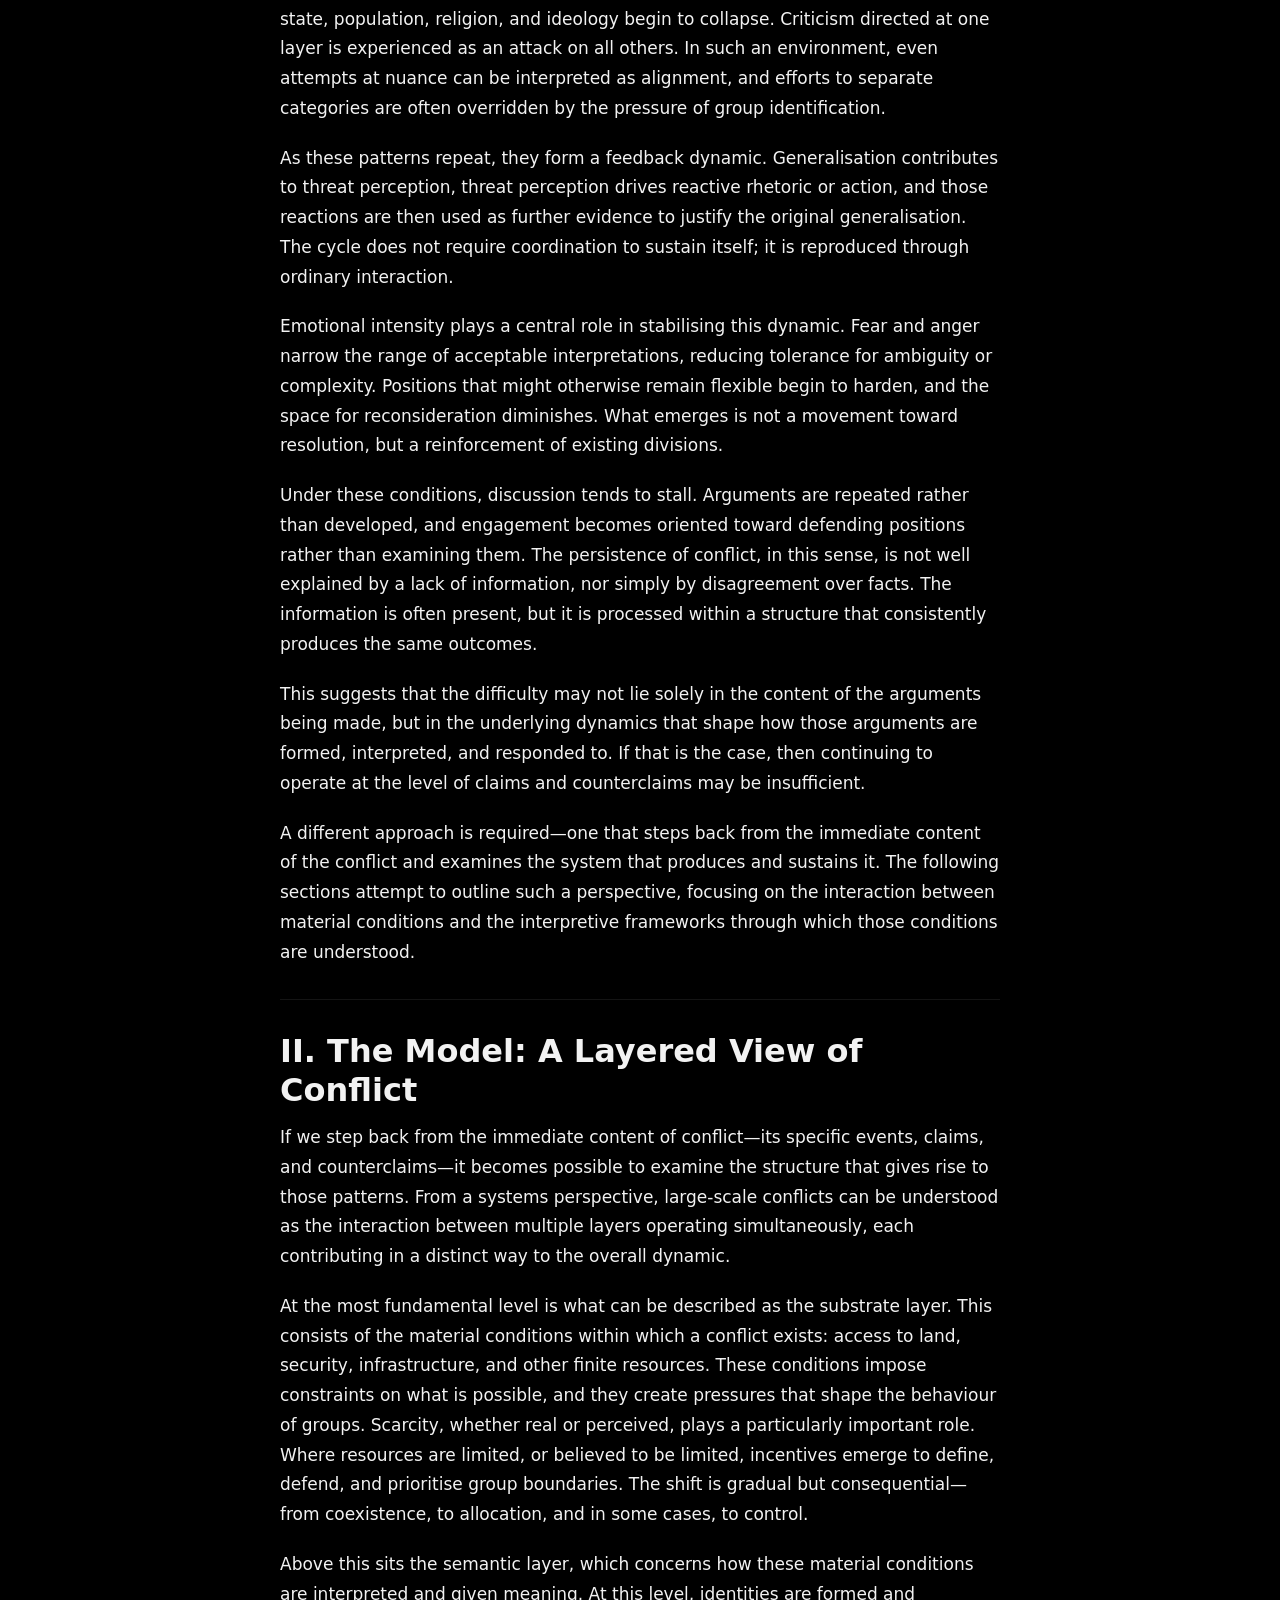
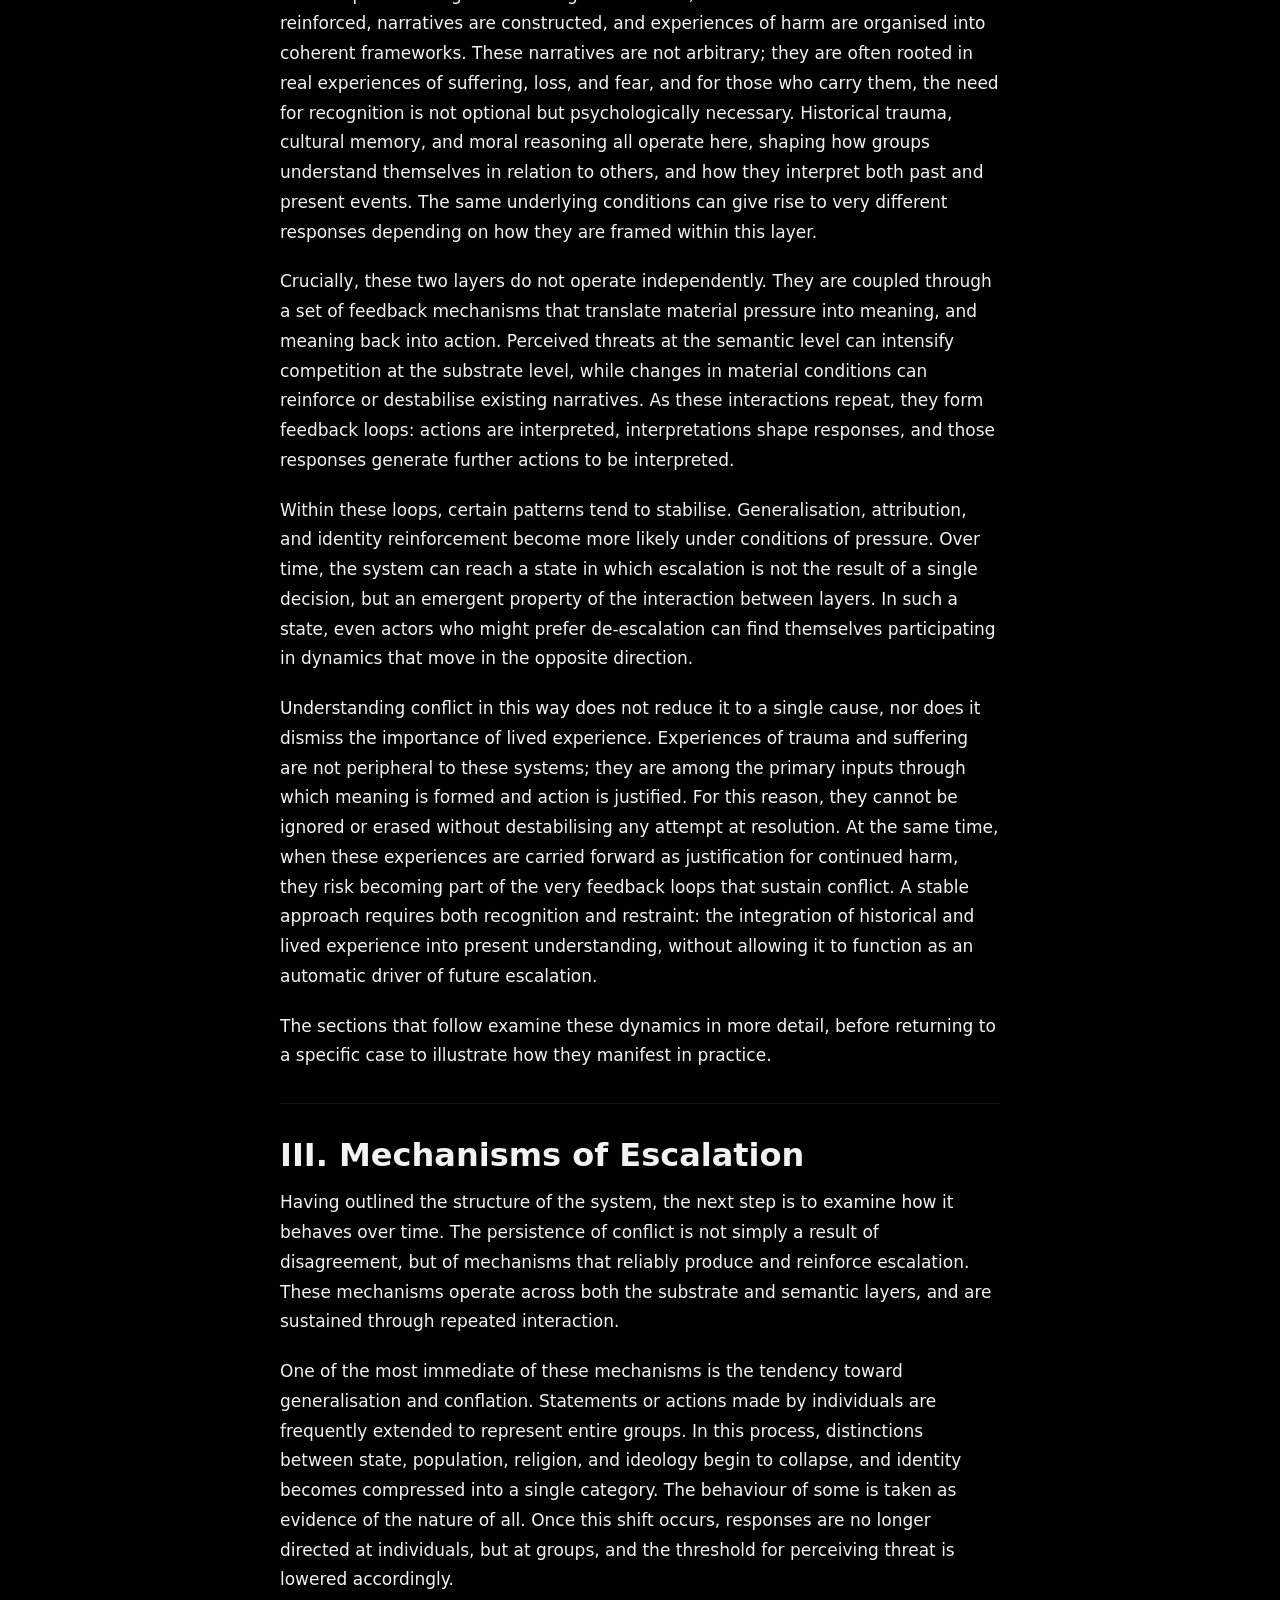
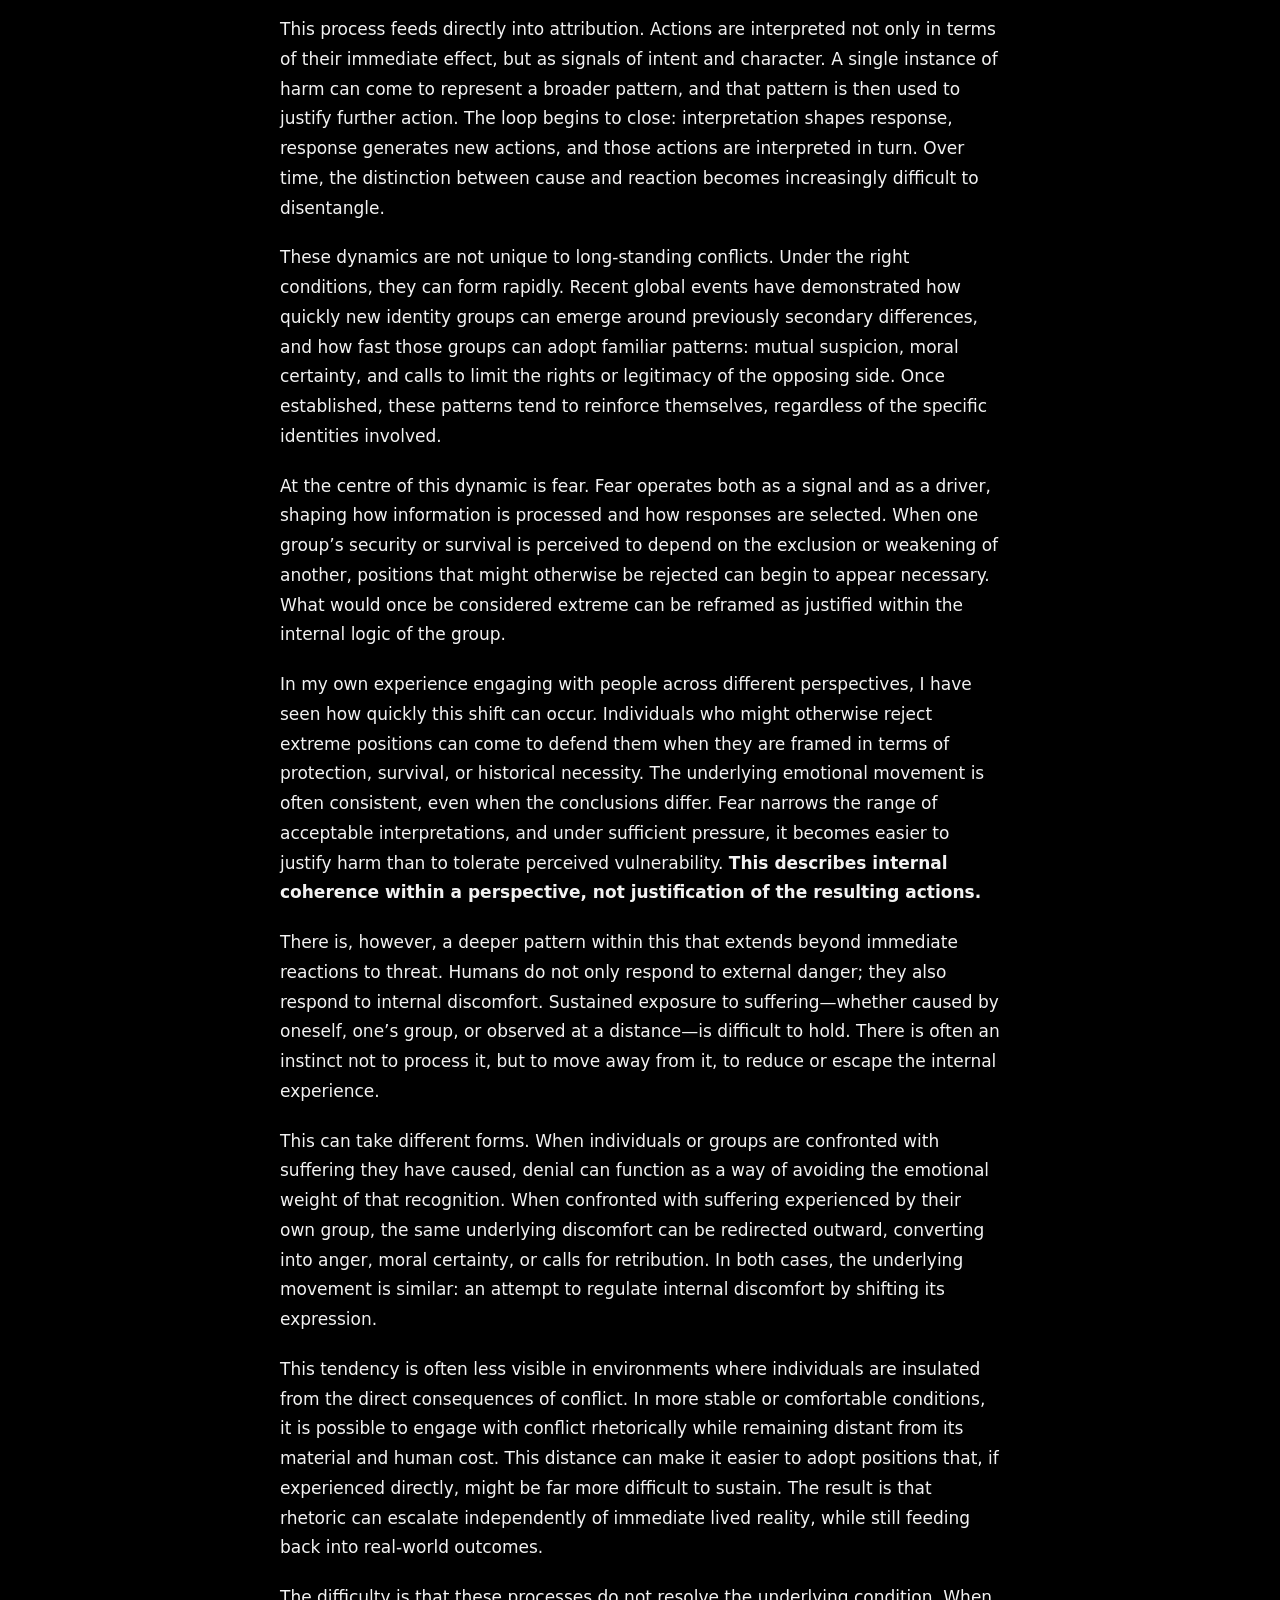
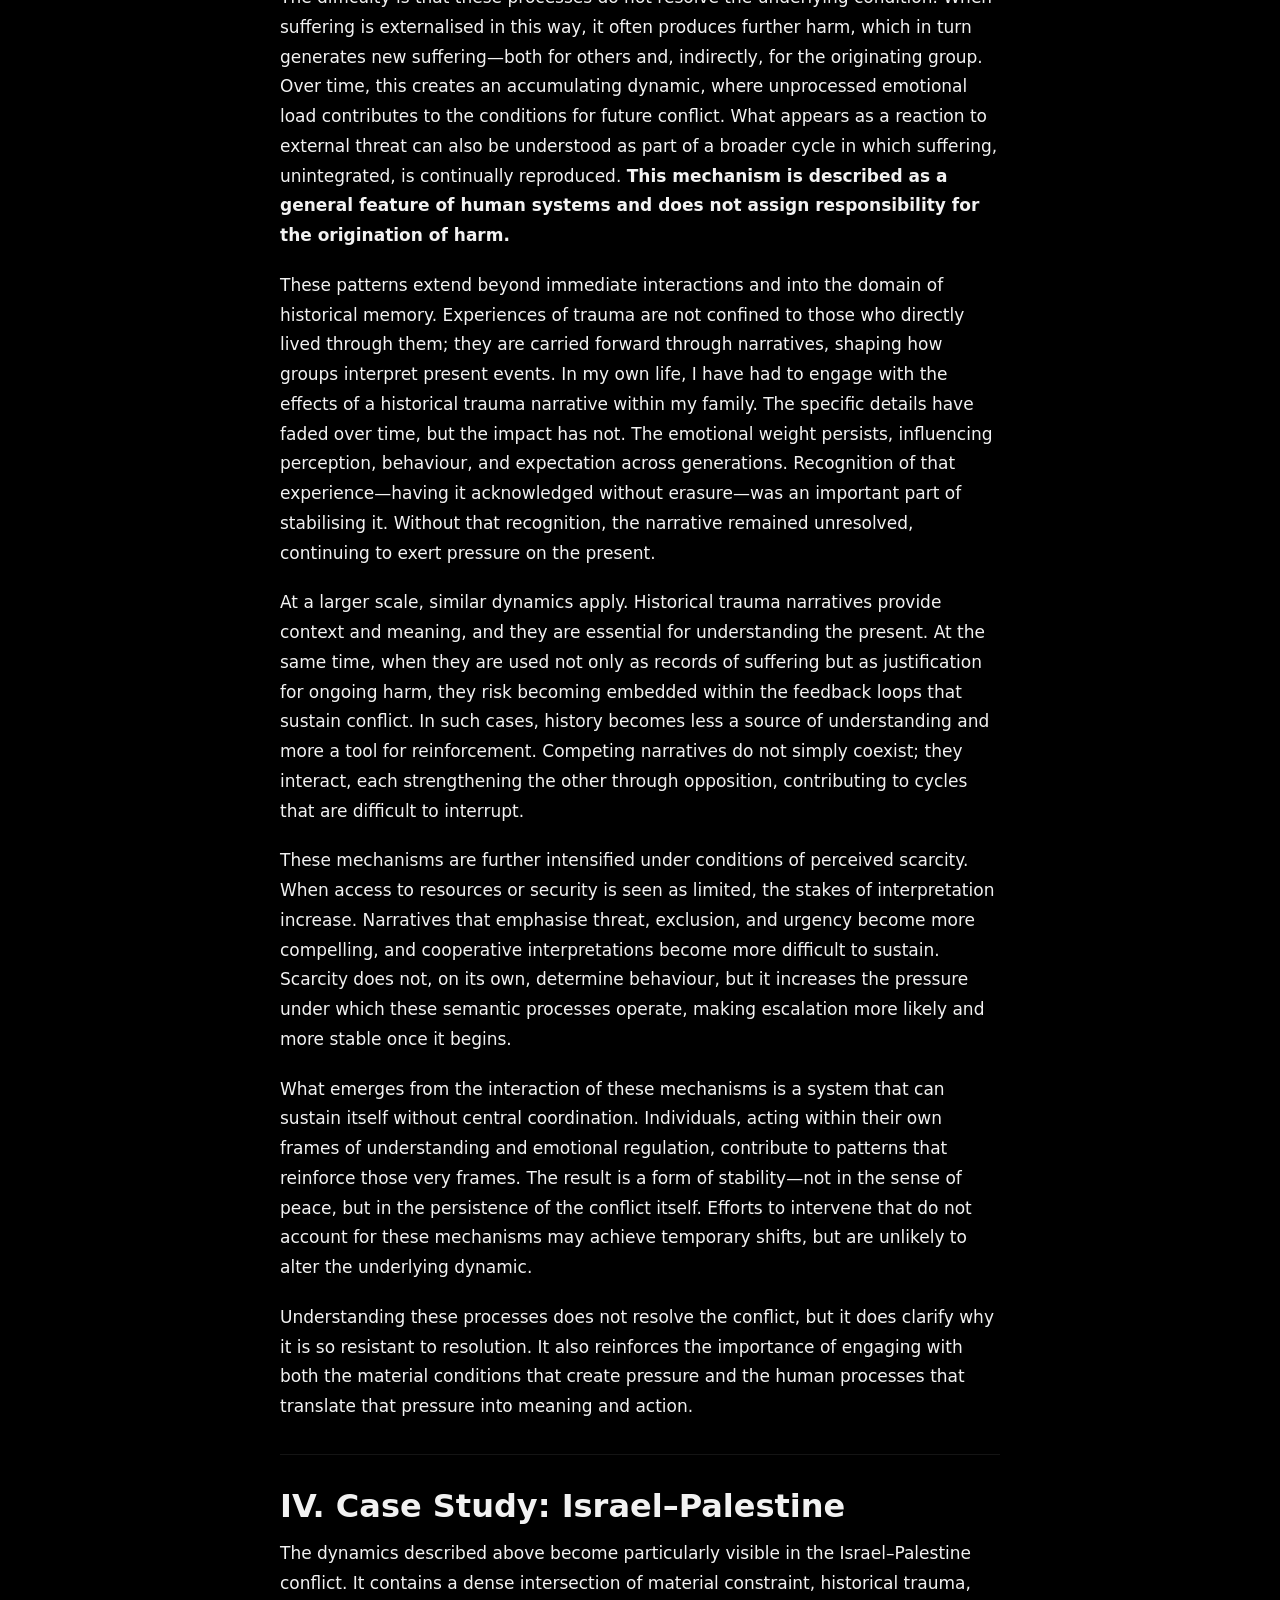
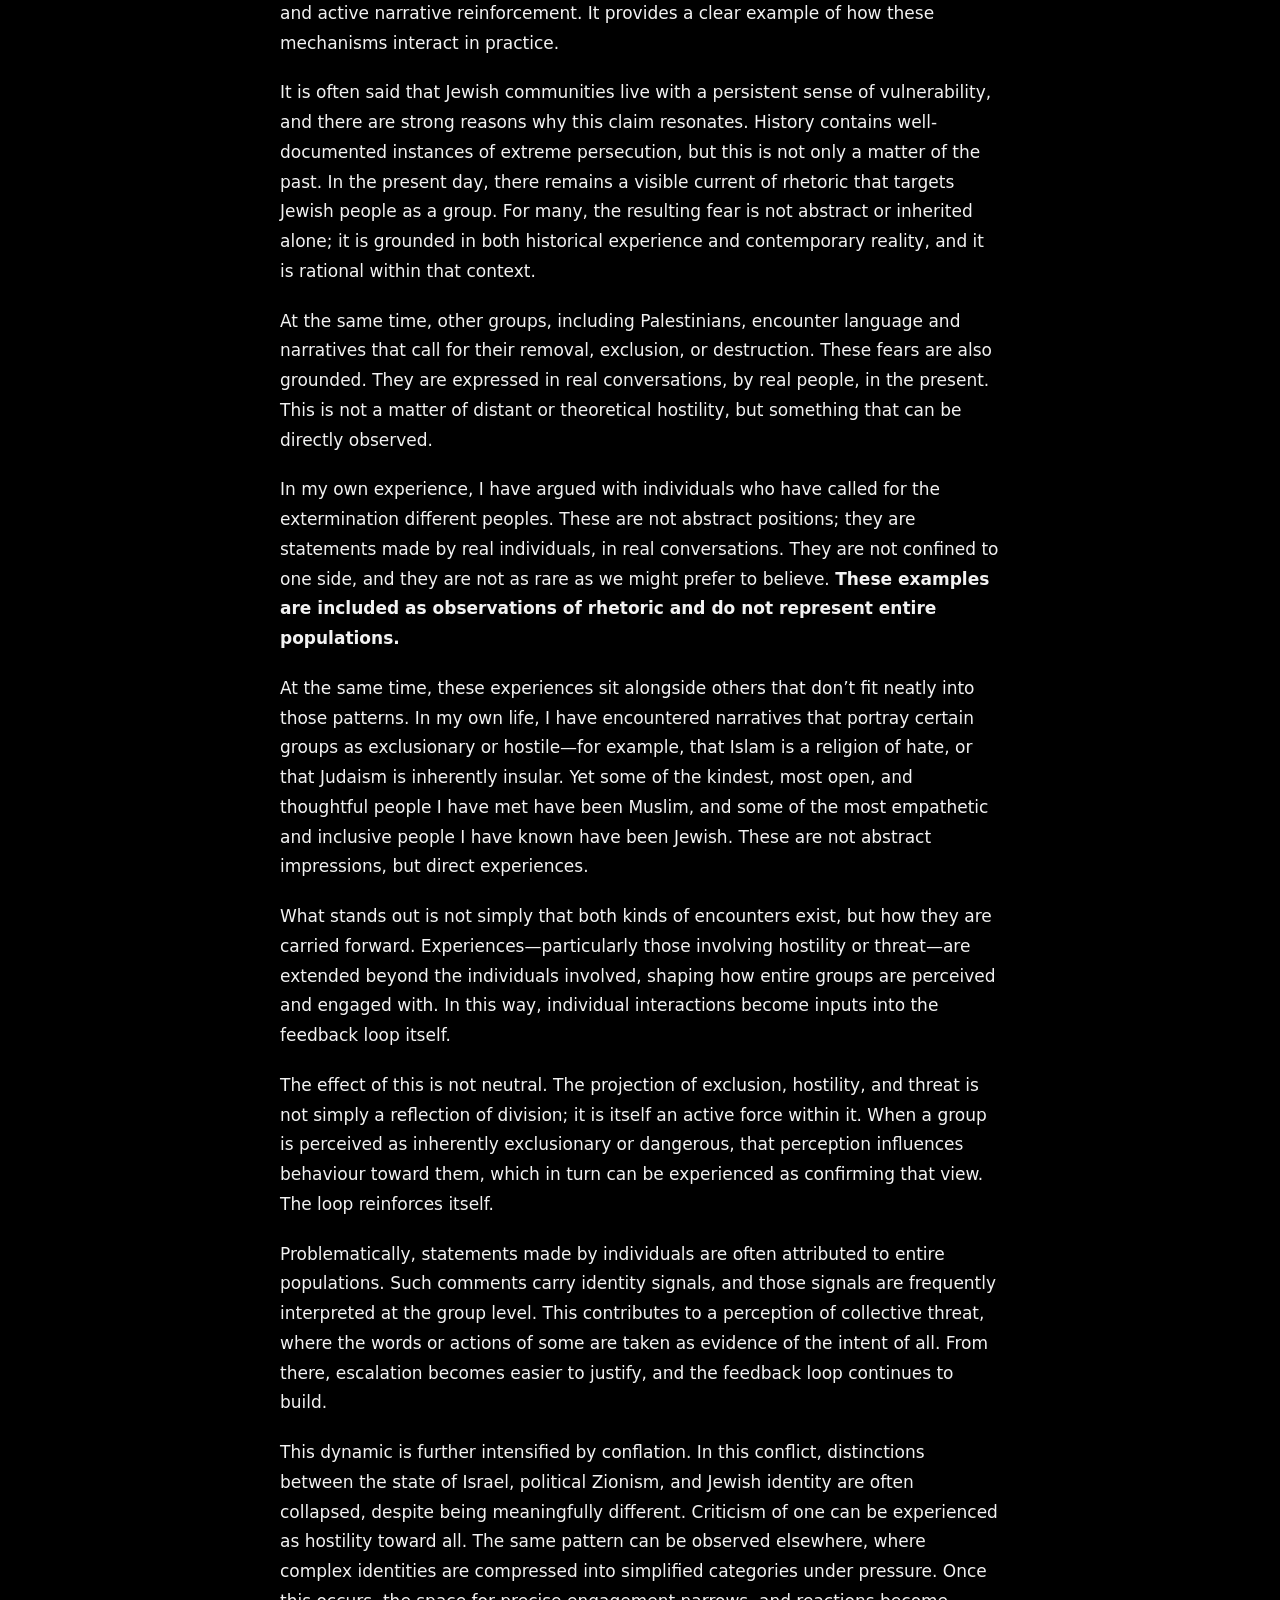
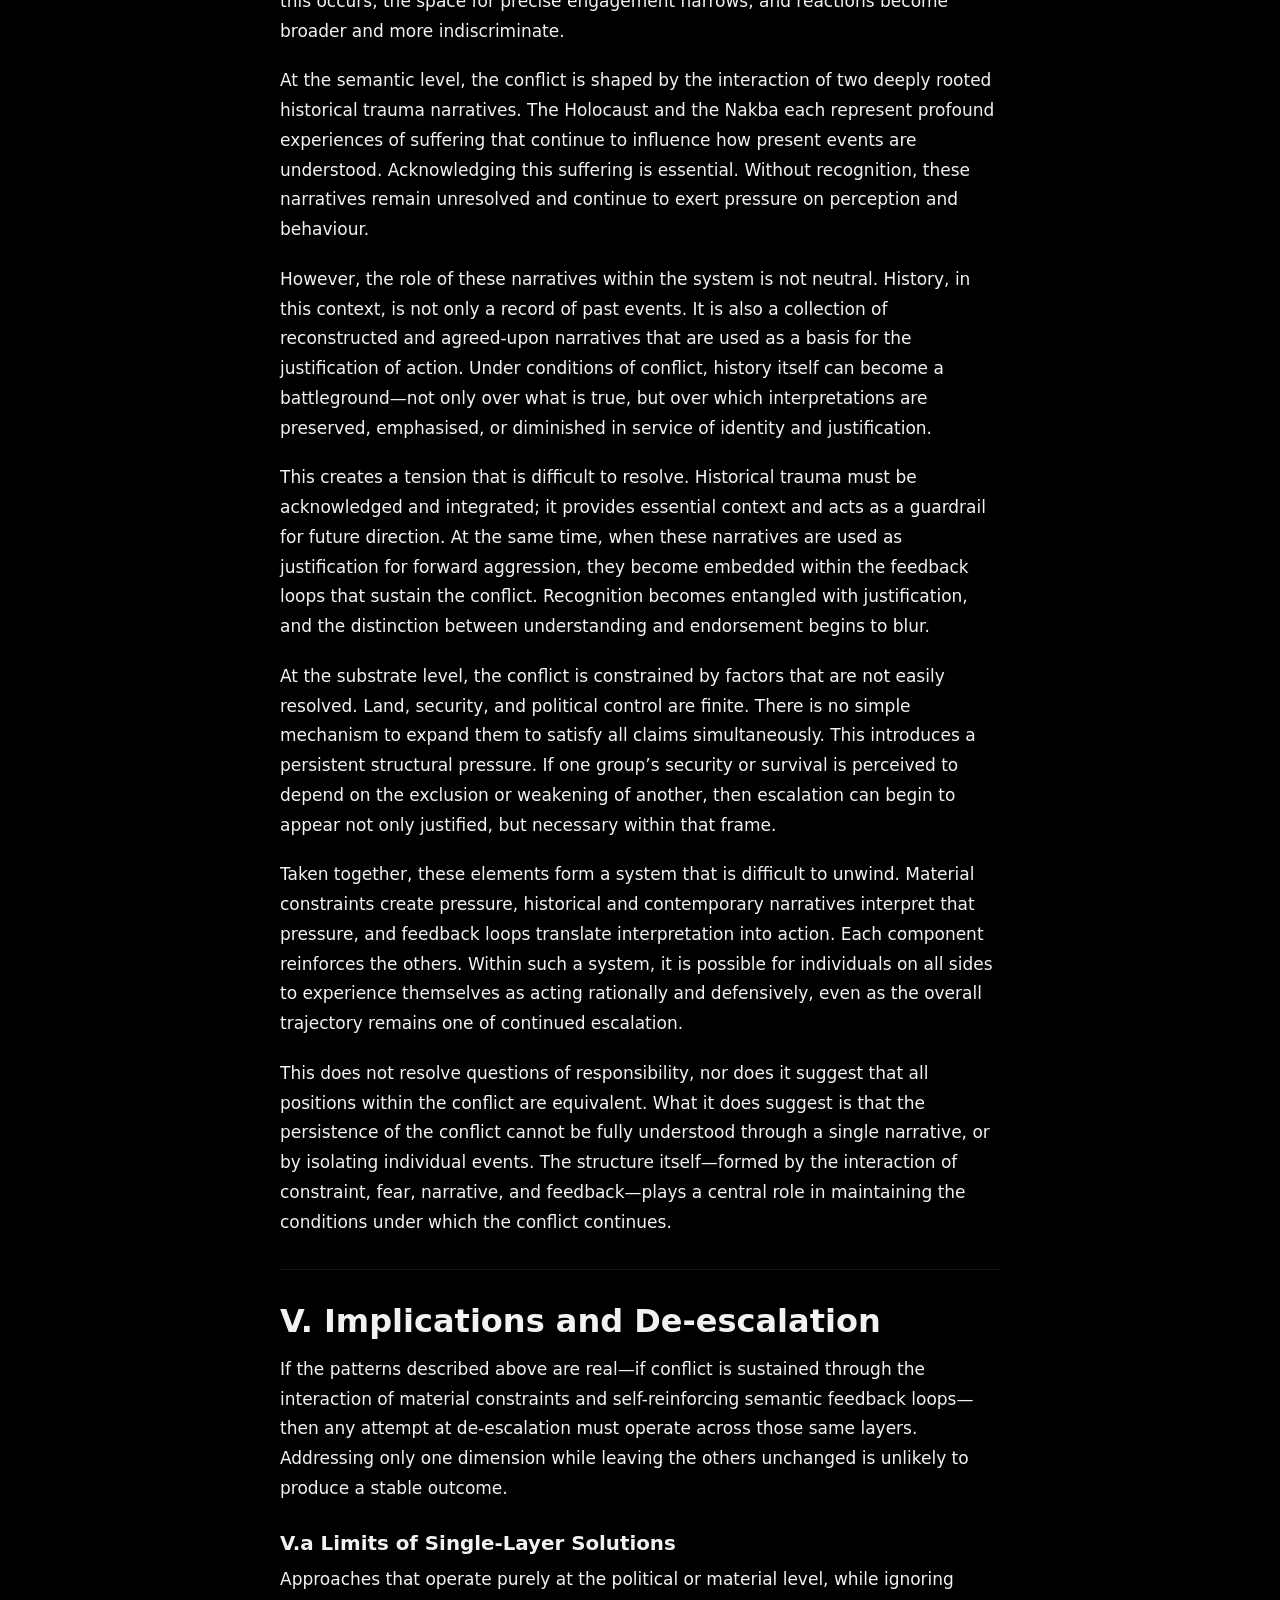
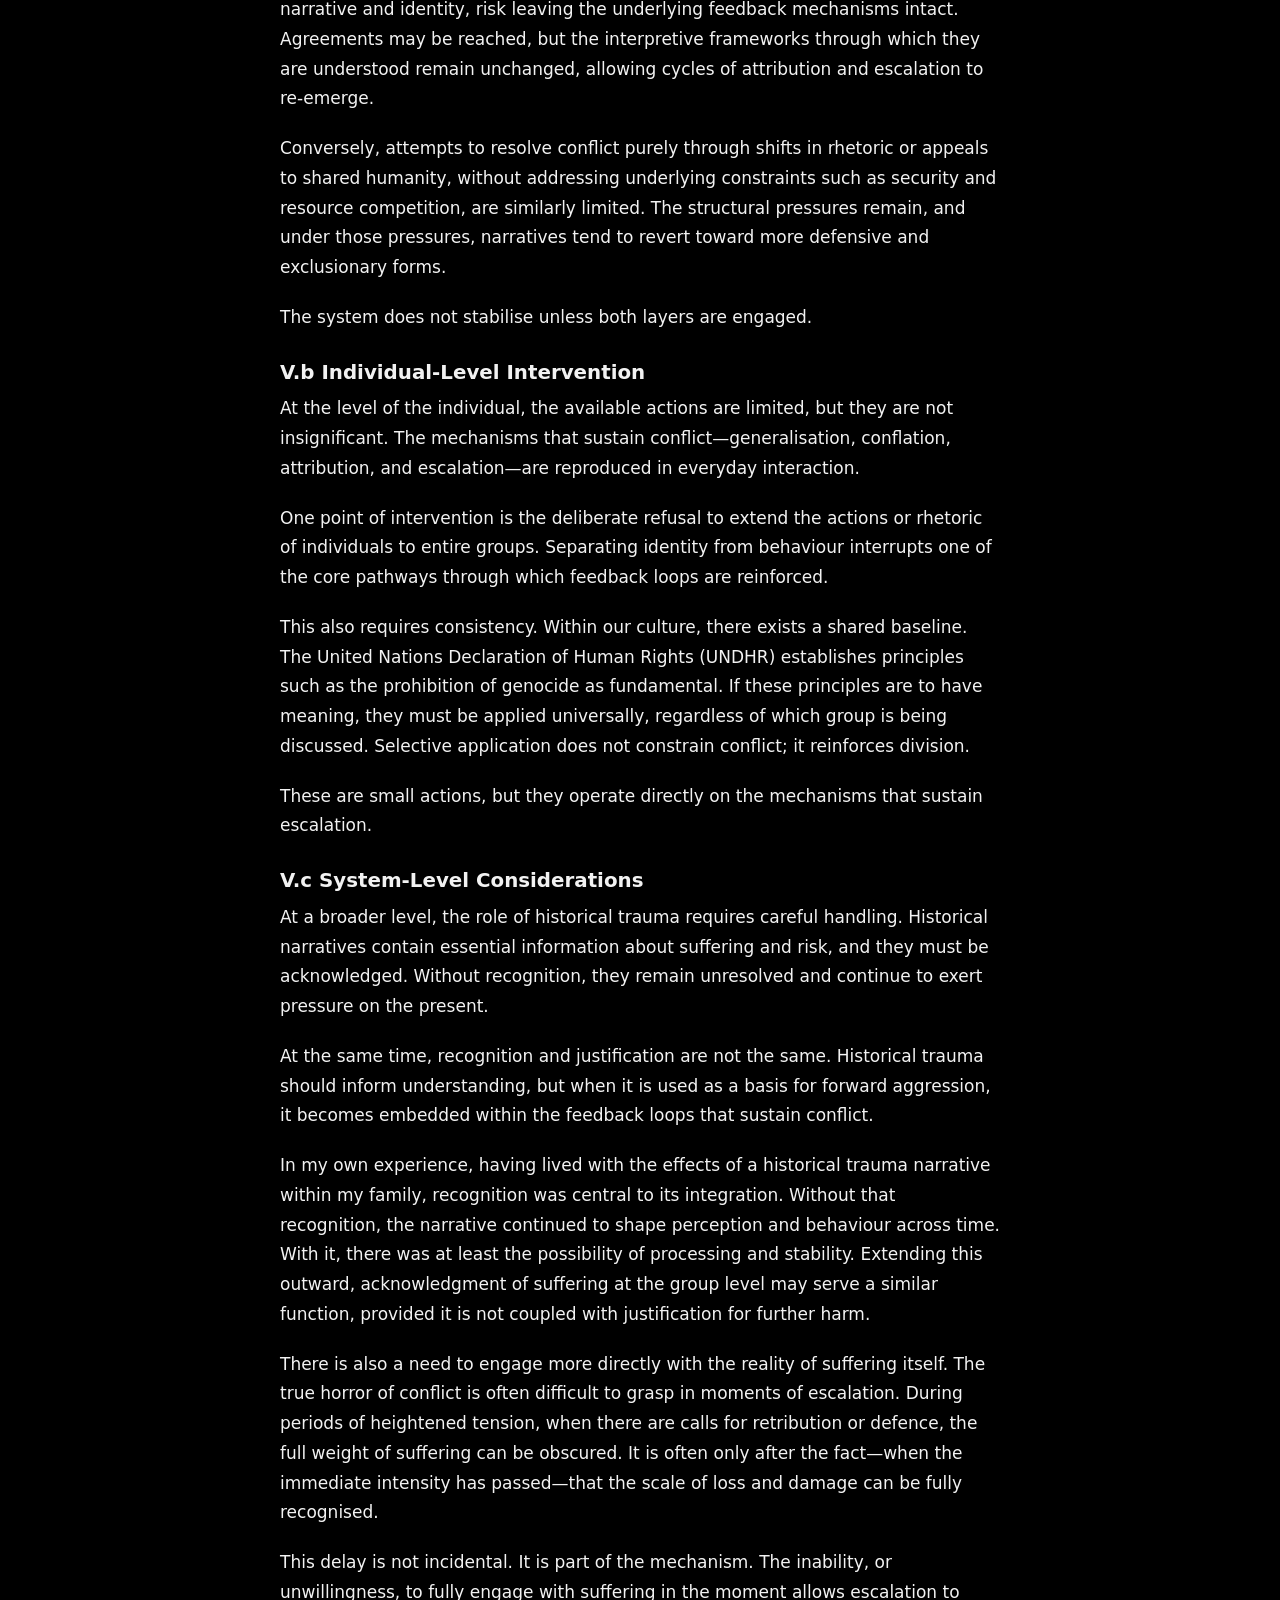
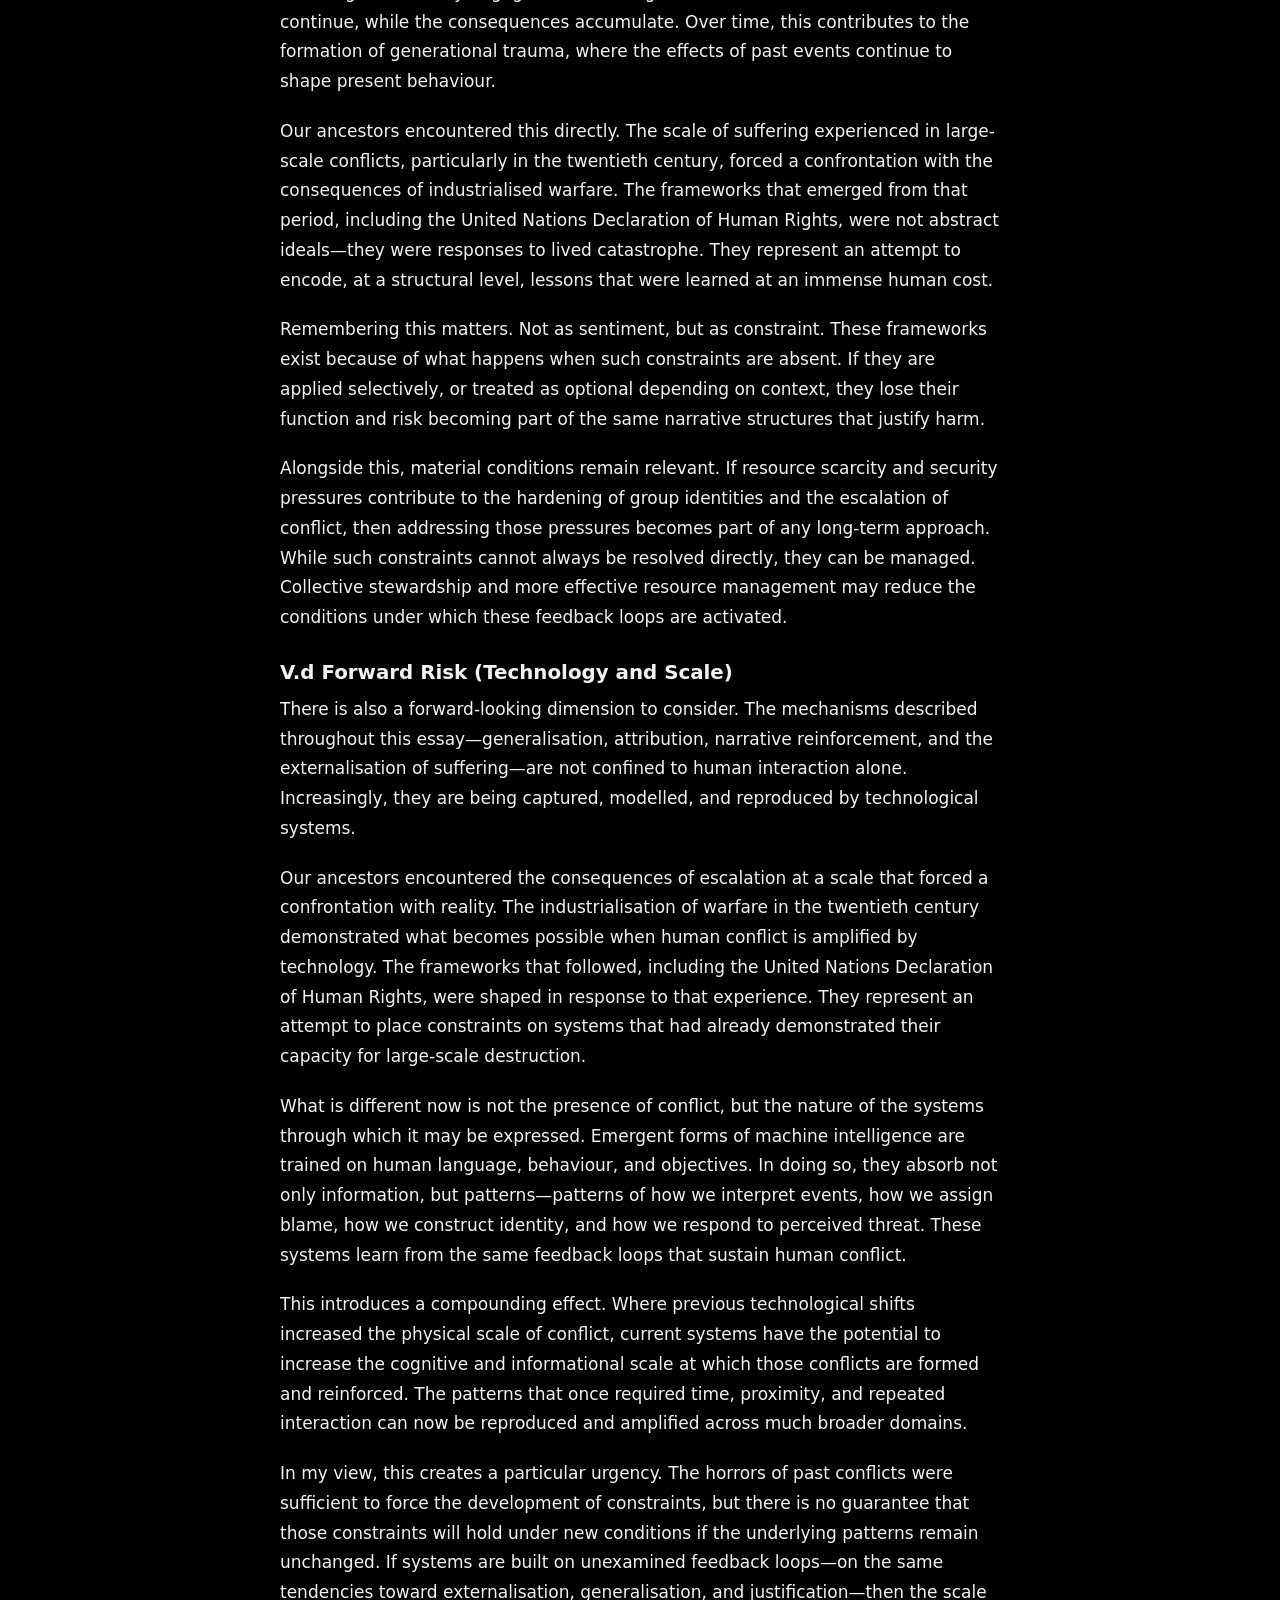
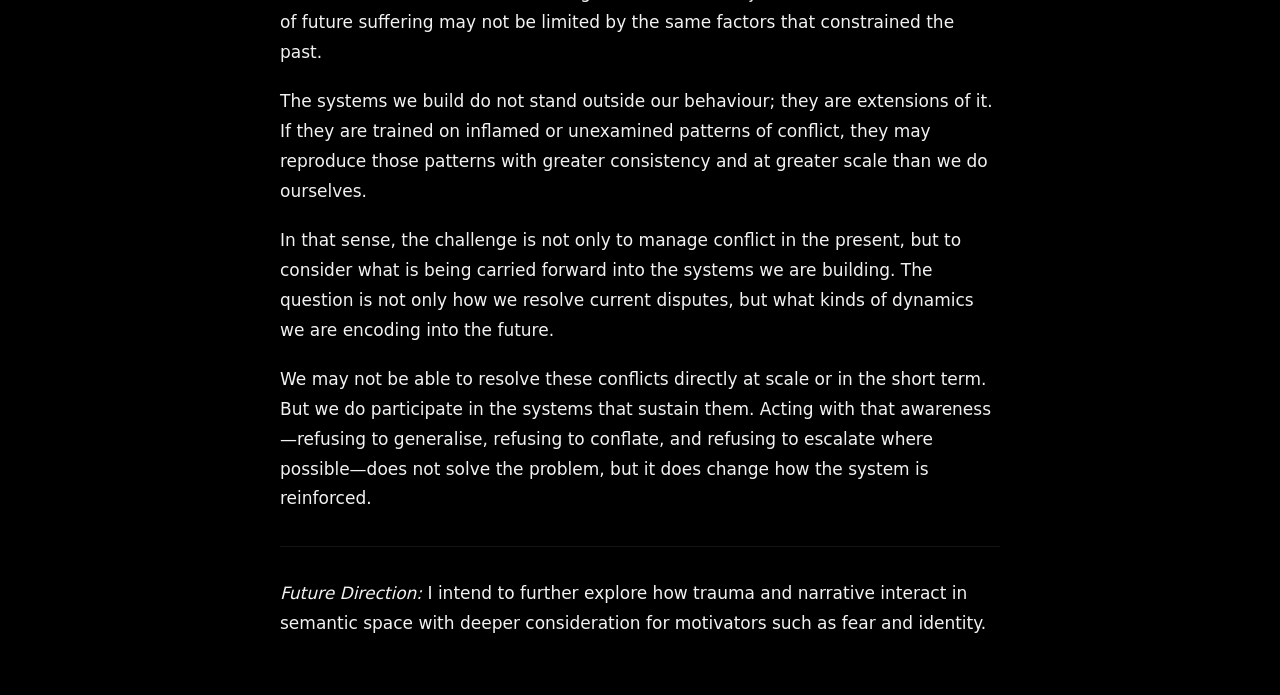
==== commit b371896e: "wip" ====
--- a/breakingconflict.html
+++ b/breakingconflict.html
@@ -347,6 +347,8 @@
     <p>
       We may not be able to resolve these conflicts directly at scale or in the short term. But we do participate in the systems that sustain them. Acting with that awareness—refusing to generalise, refusing to conflate, and refusing to escalate where possible—does not solve the problem, but it does change how the system is reinforced.
     </p>
+    <hr/>
+    <i><em>Future Direction:</em></i> I intend to further explore how trauma and narrative interact in semantic space with deeper consideration for motivators such as fear and identity.
 
   </div>
 </section>
